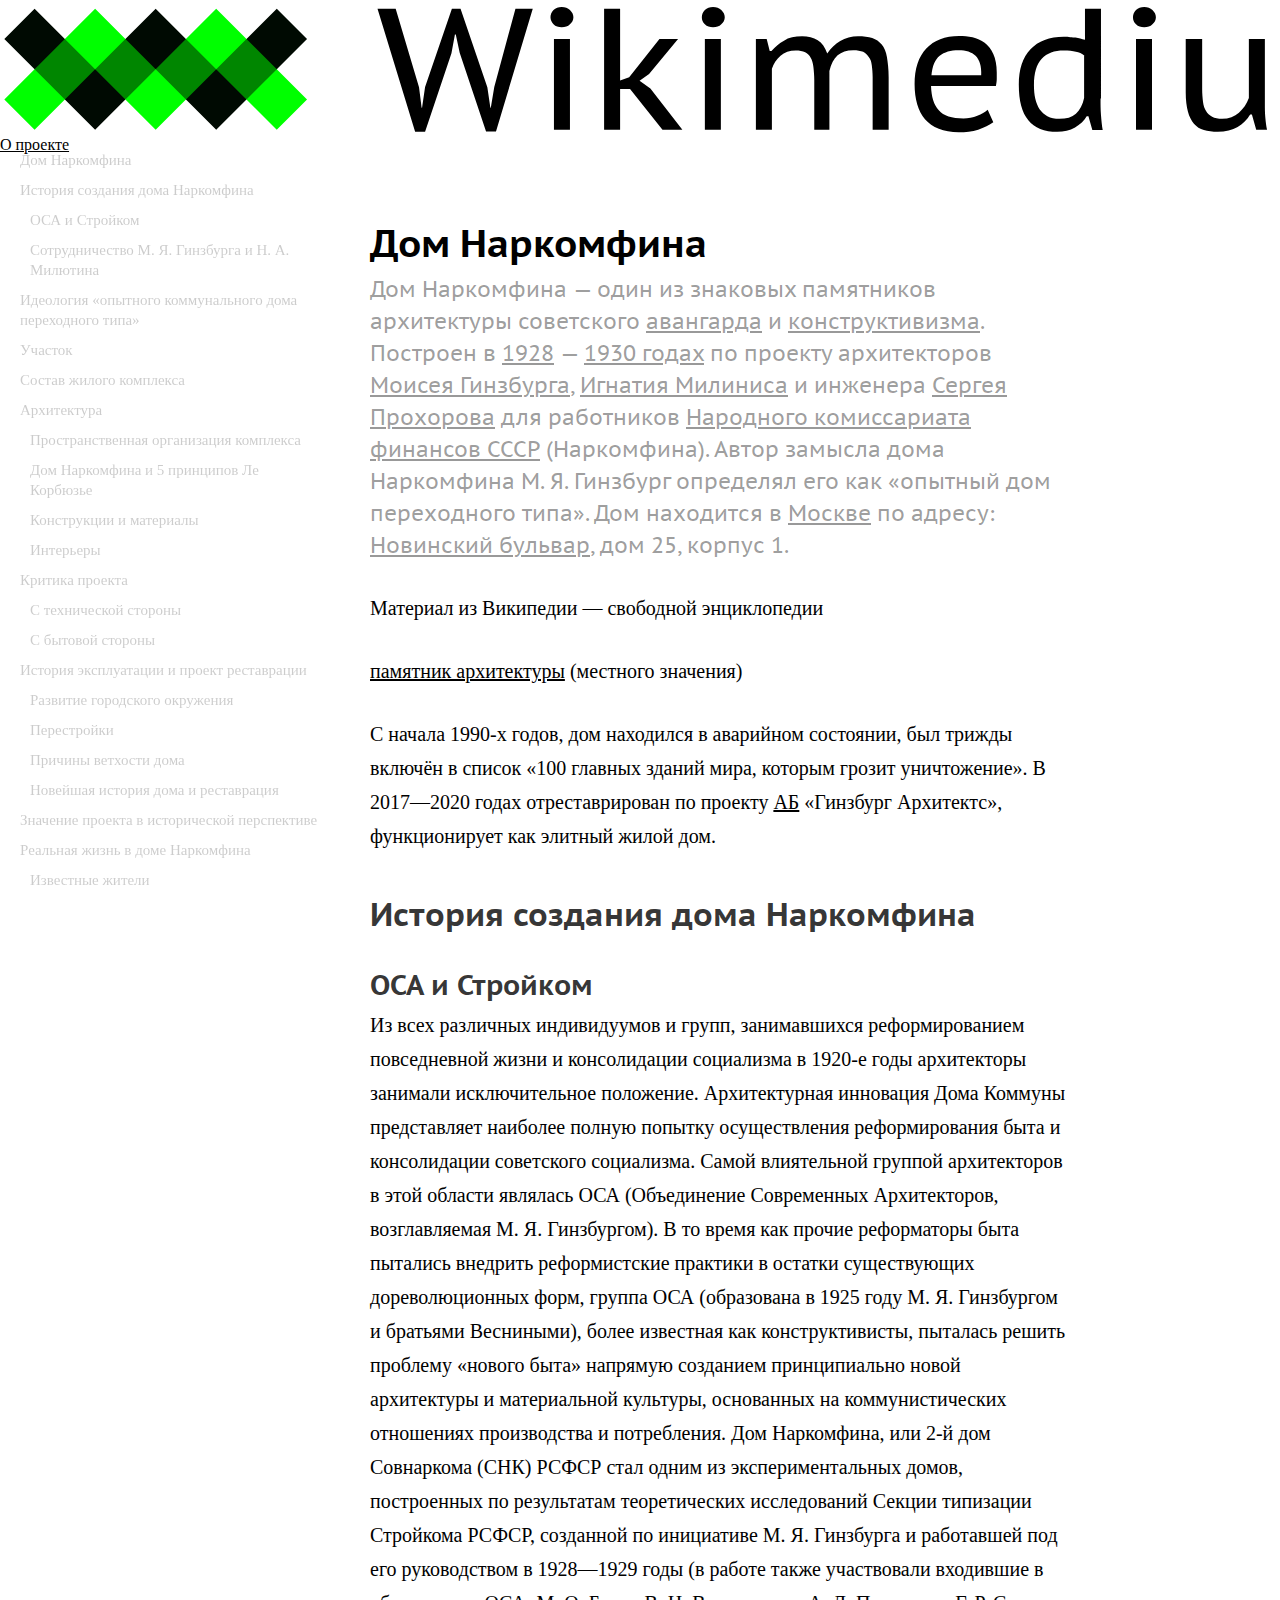
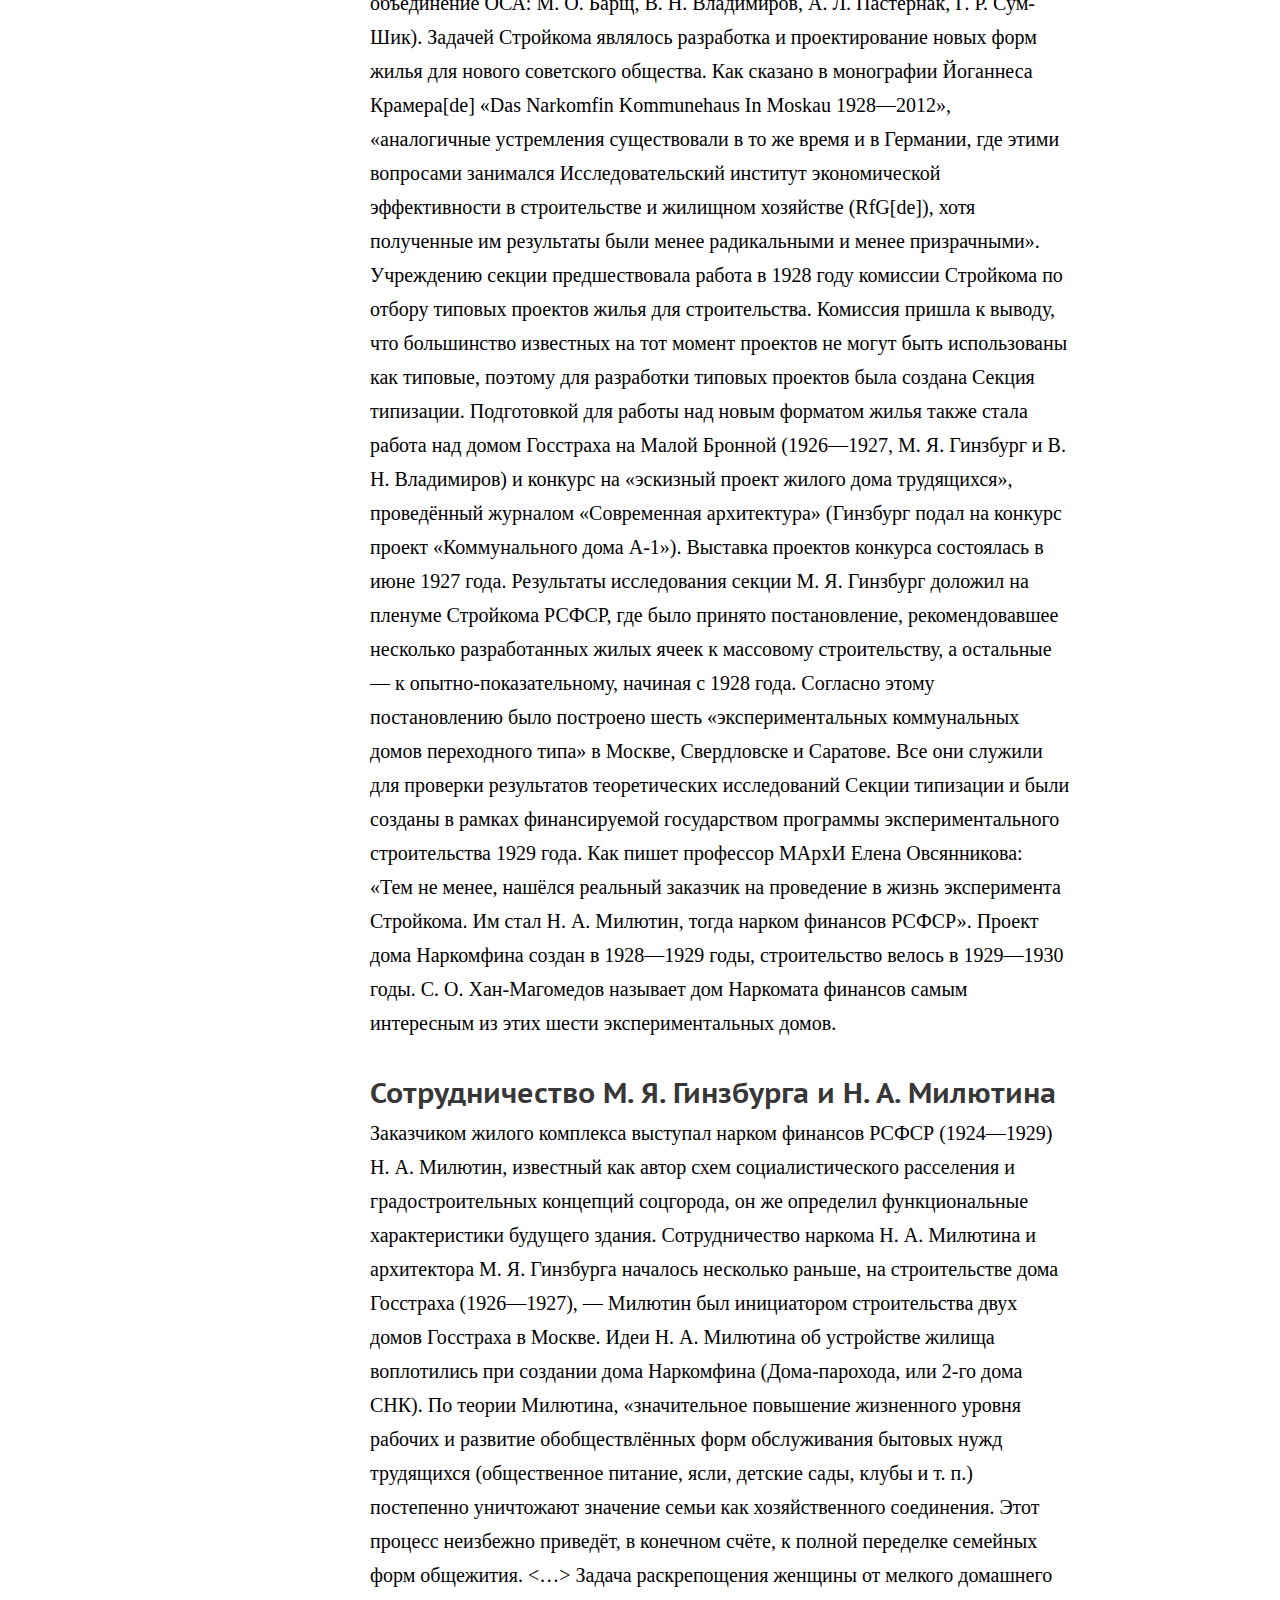
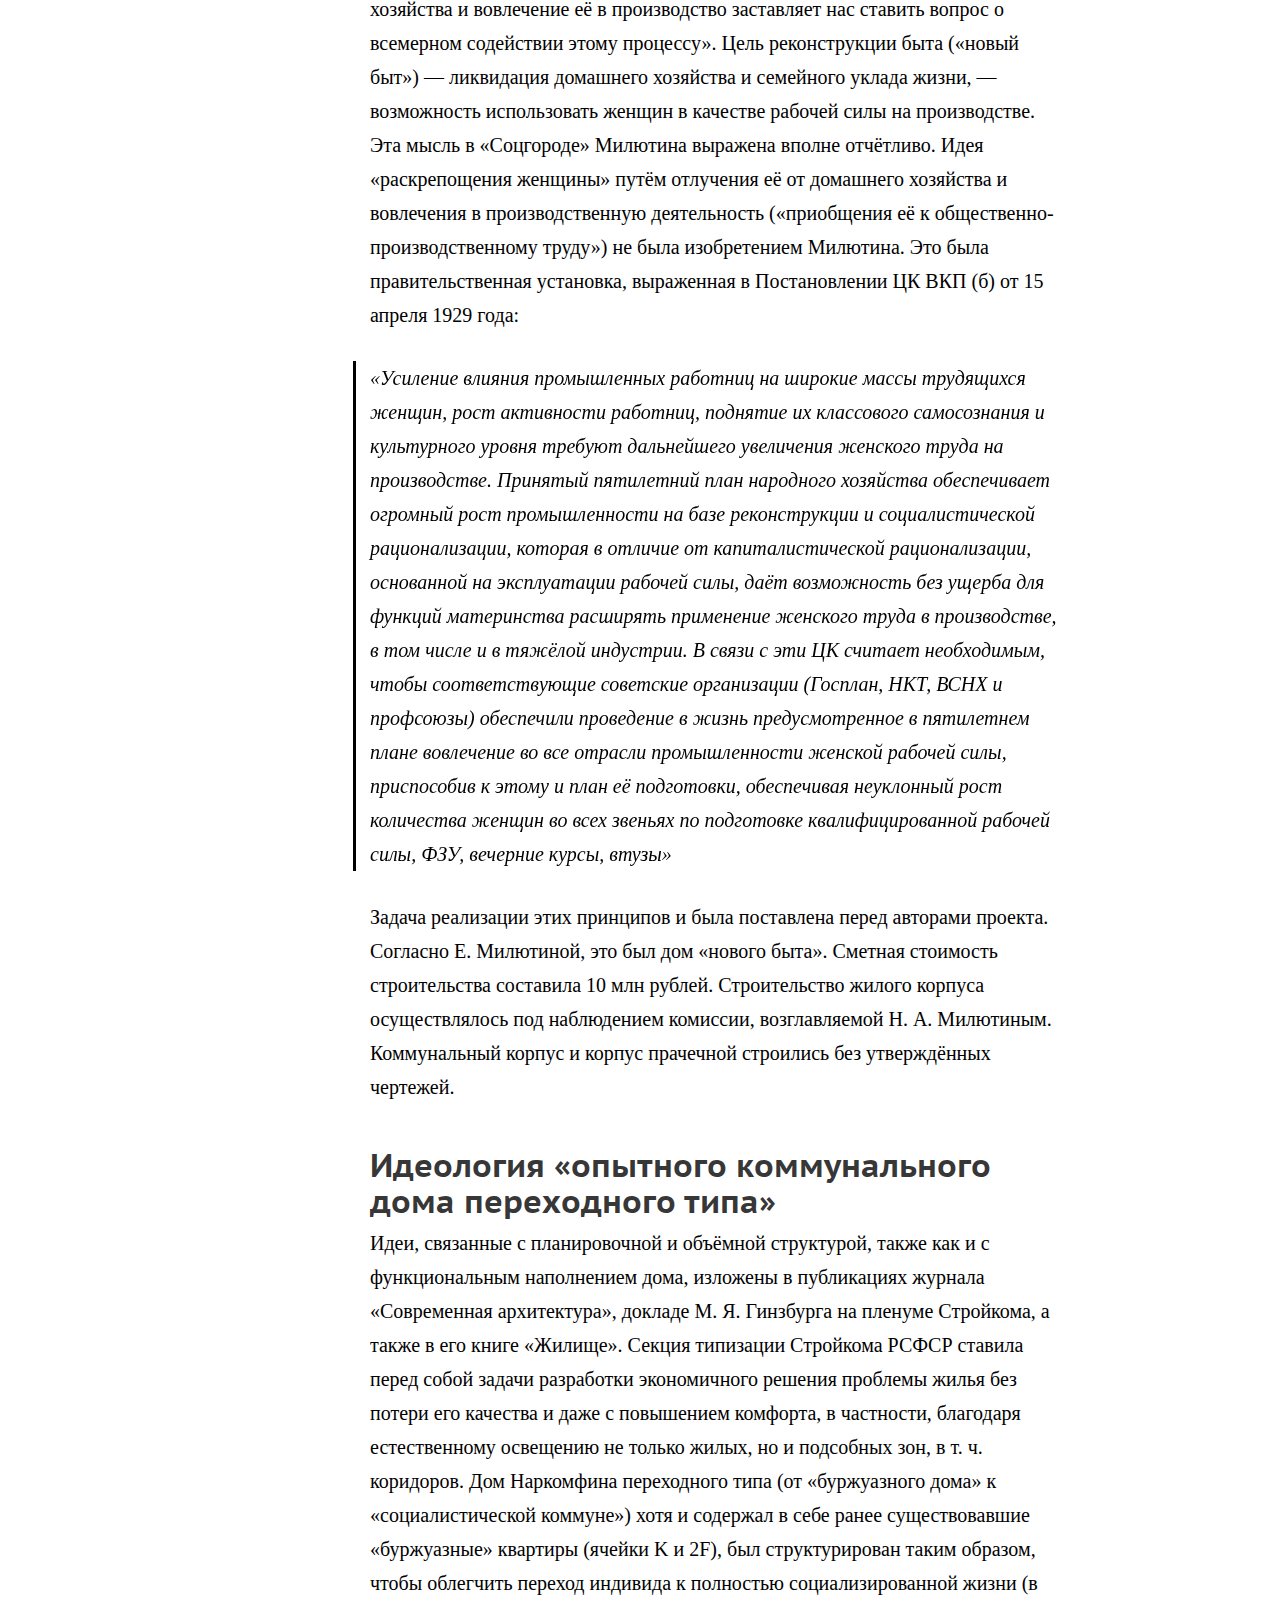
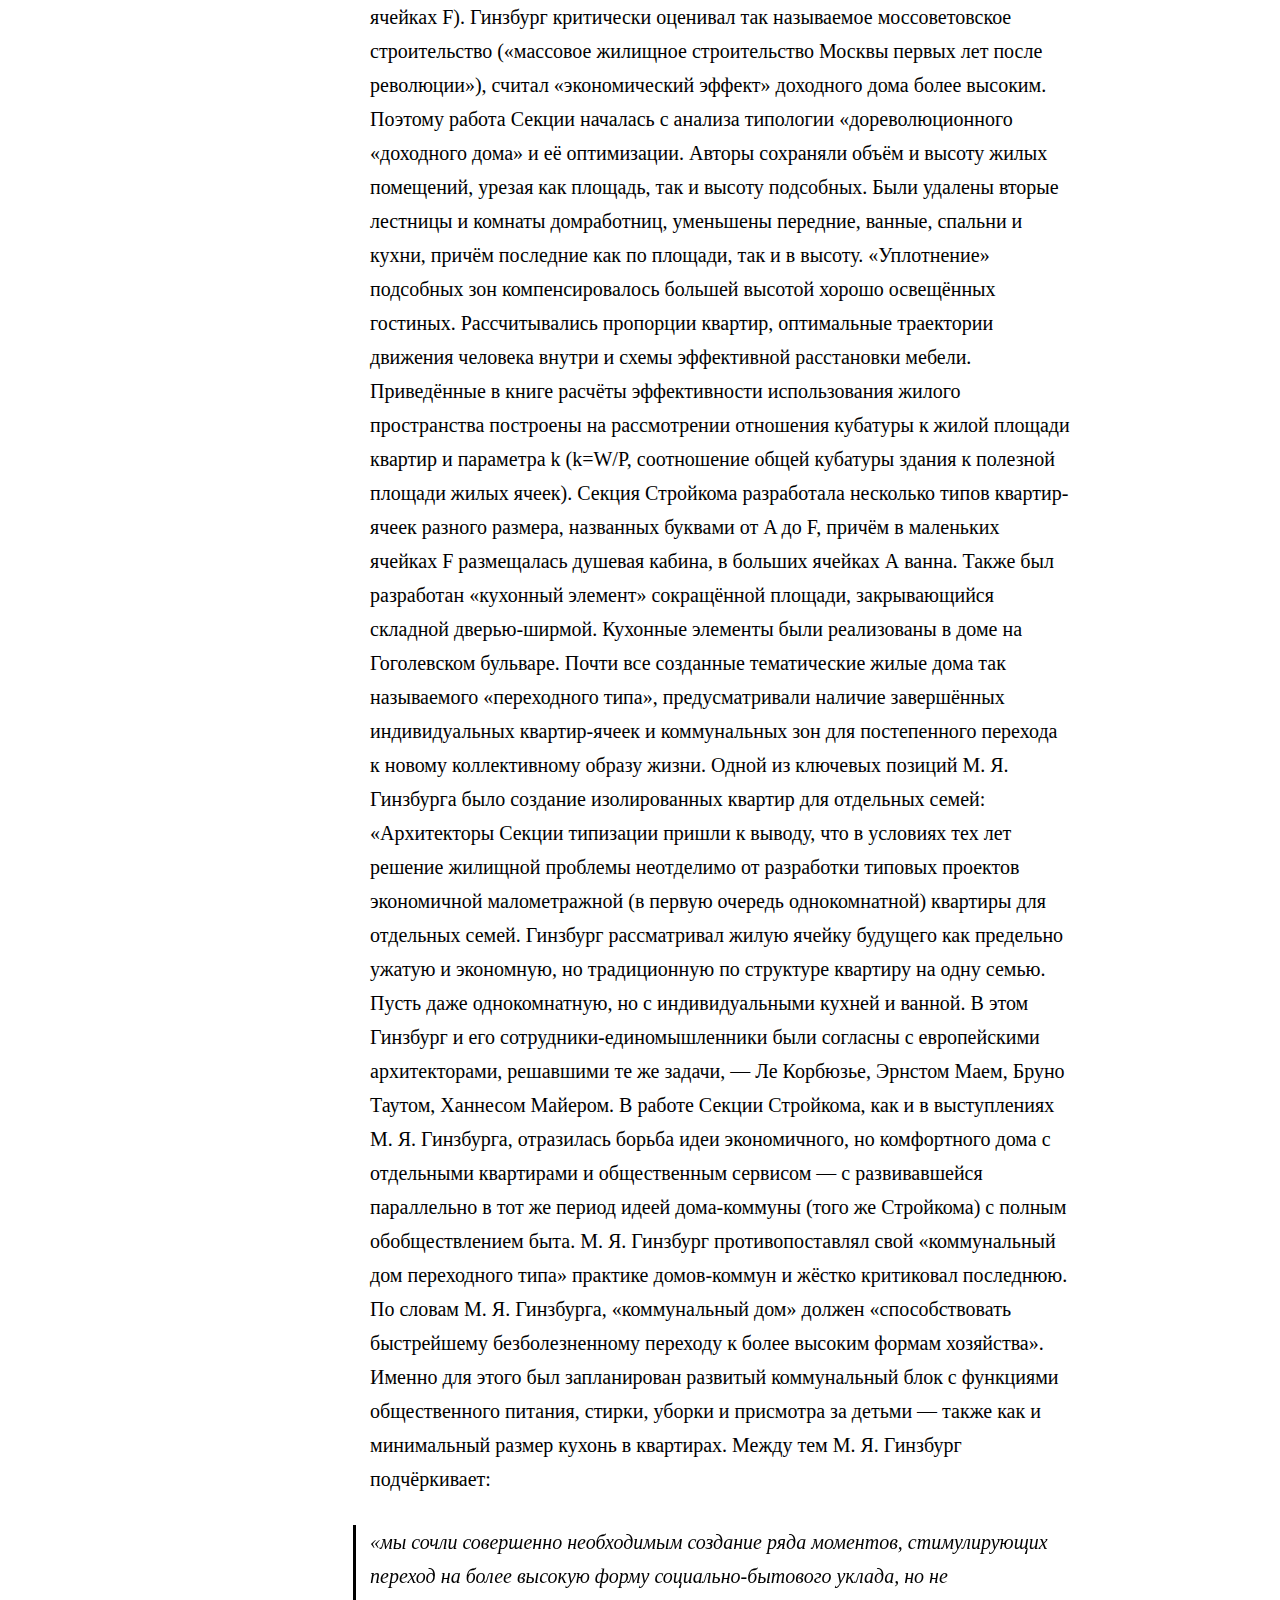
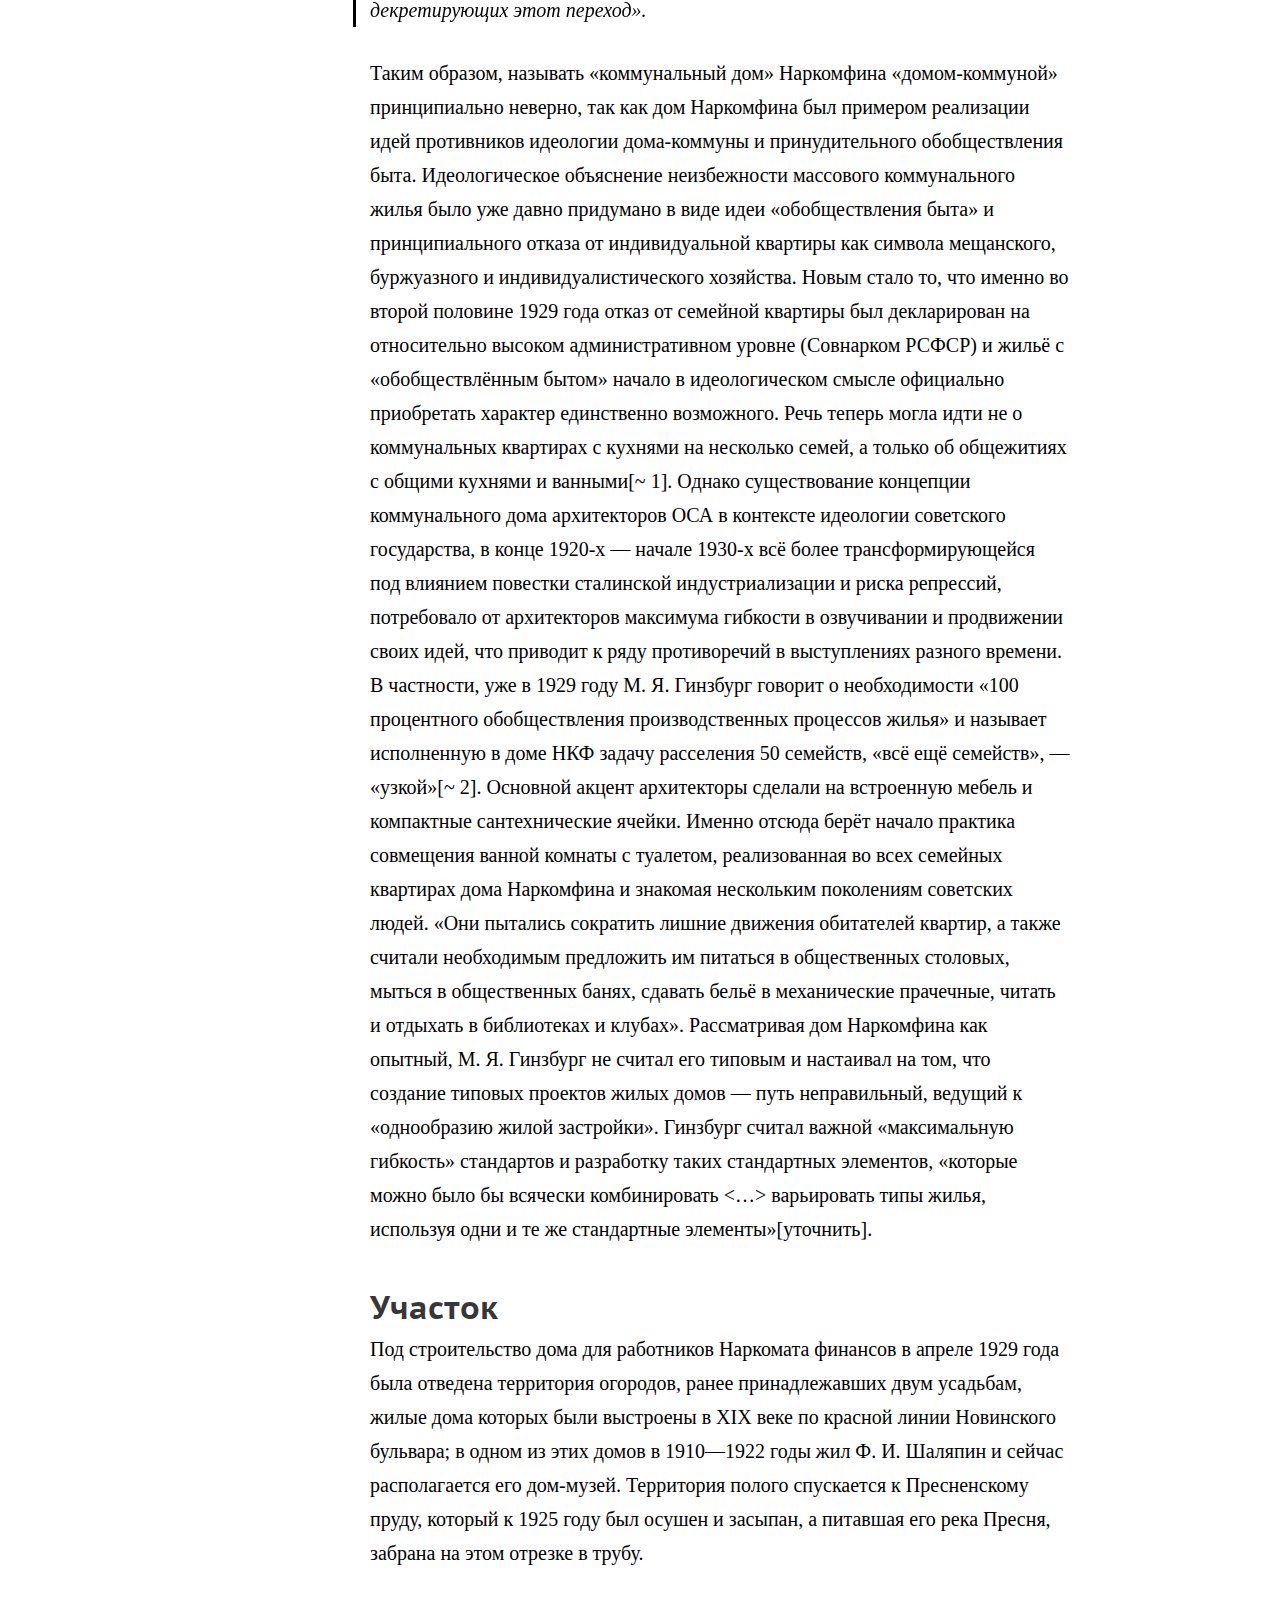
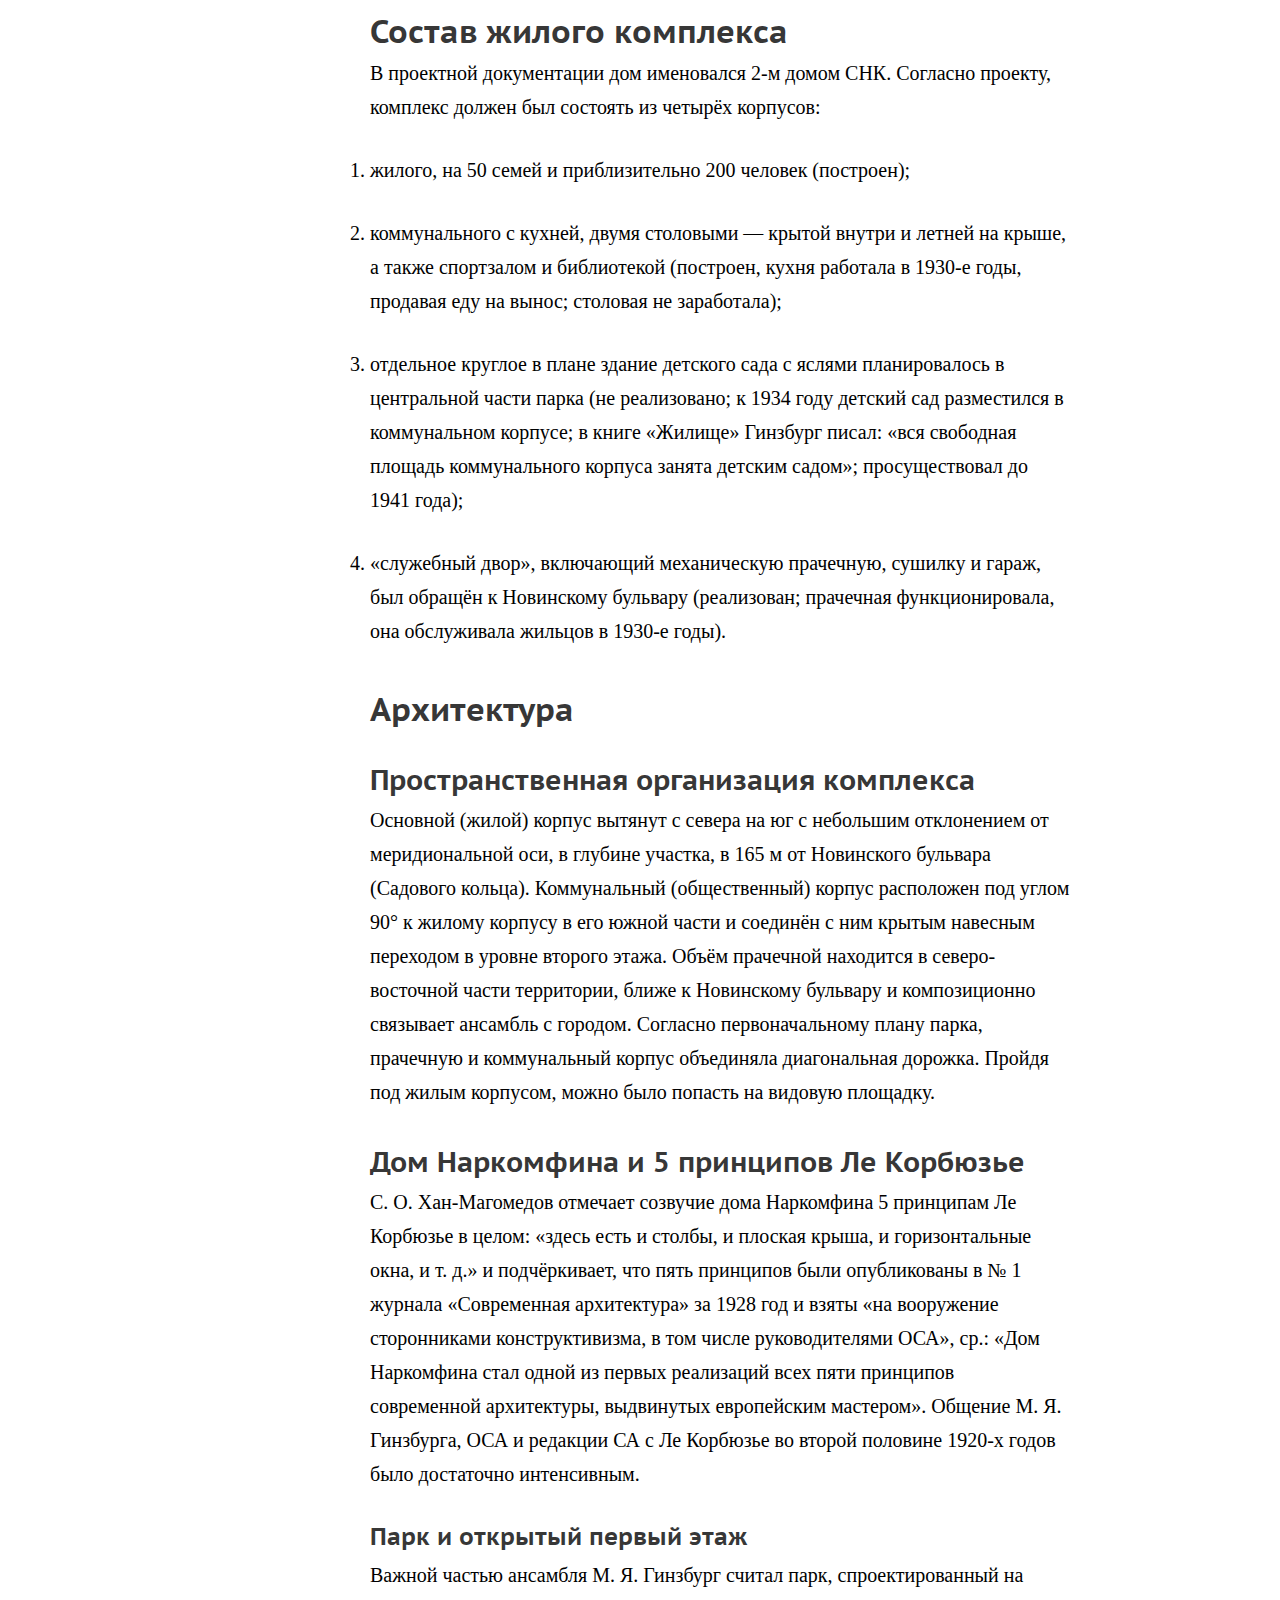
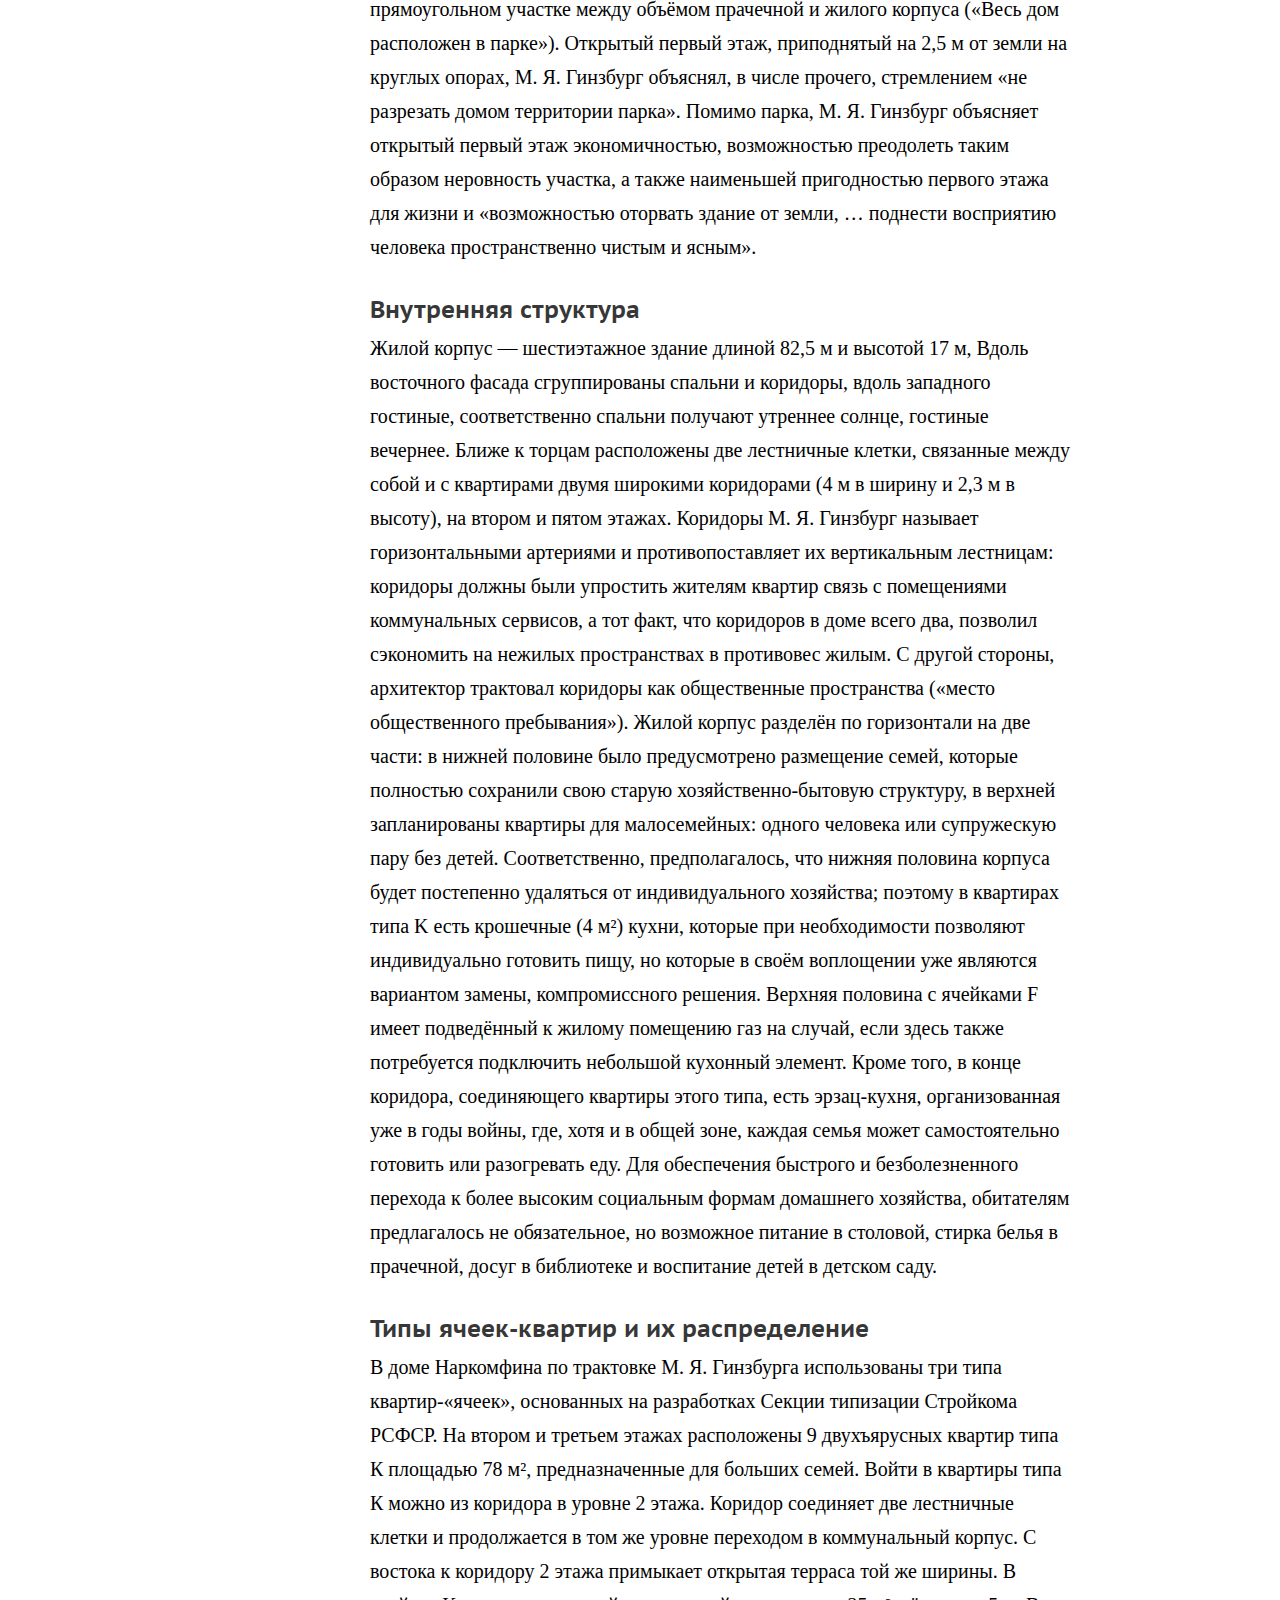
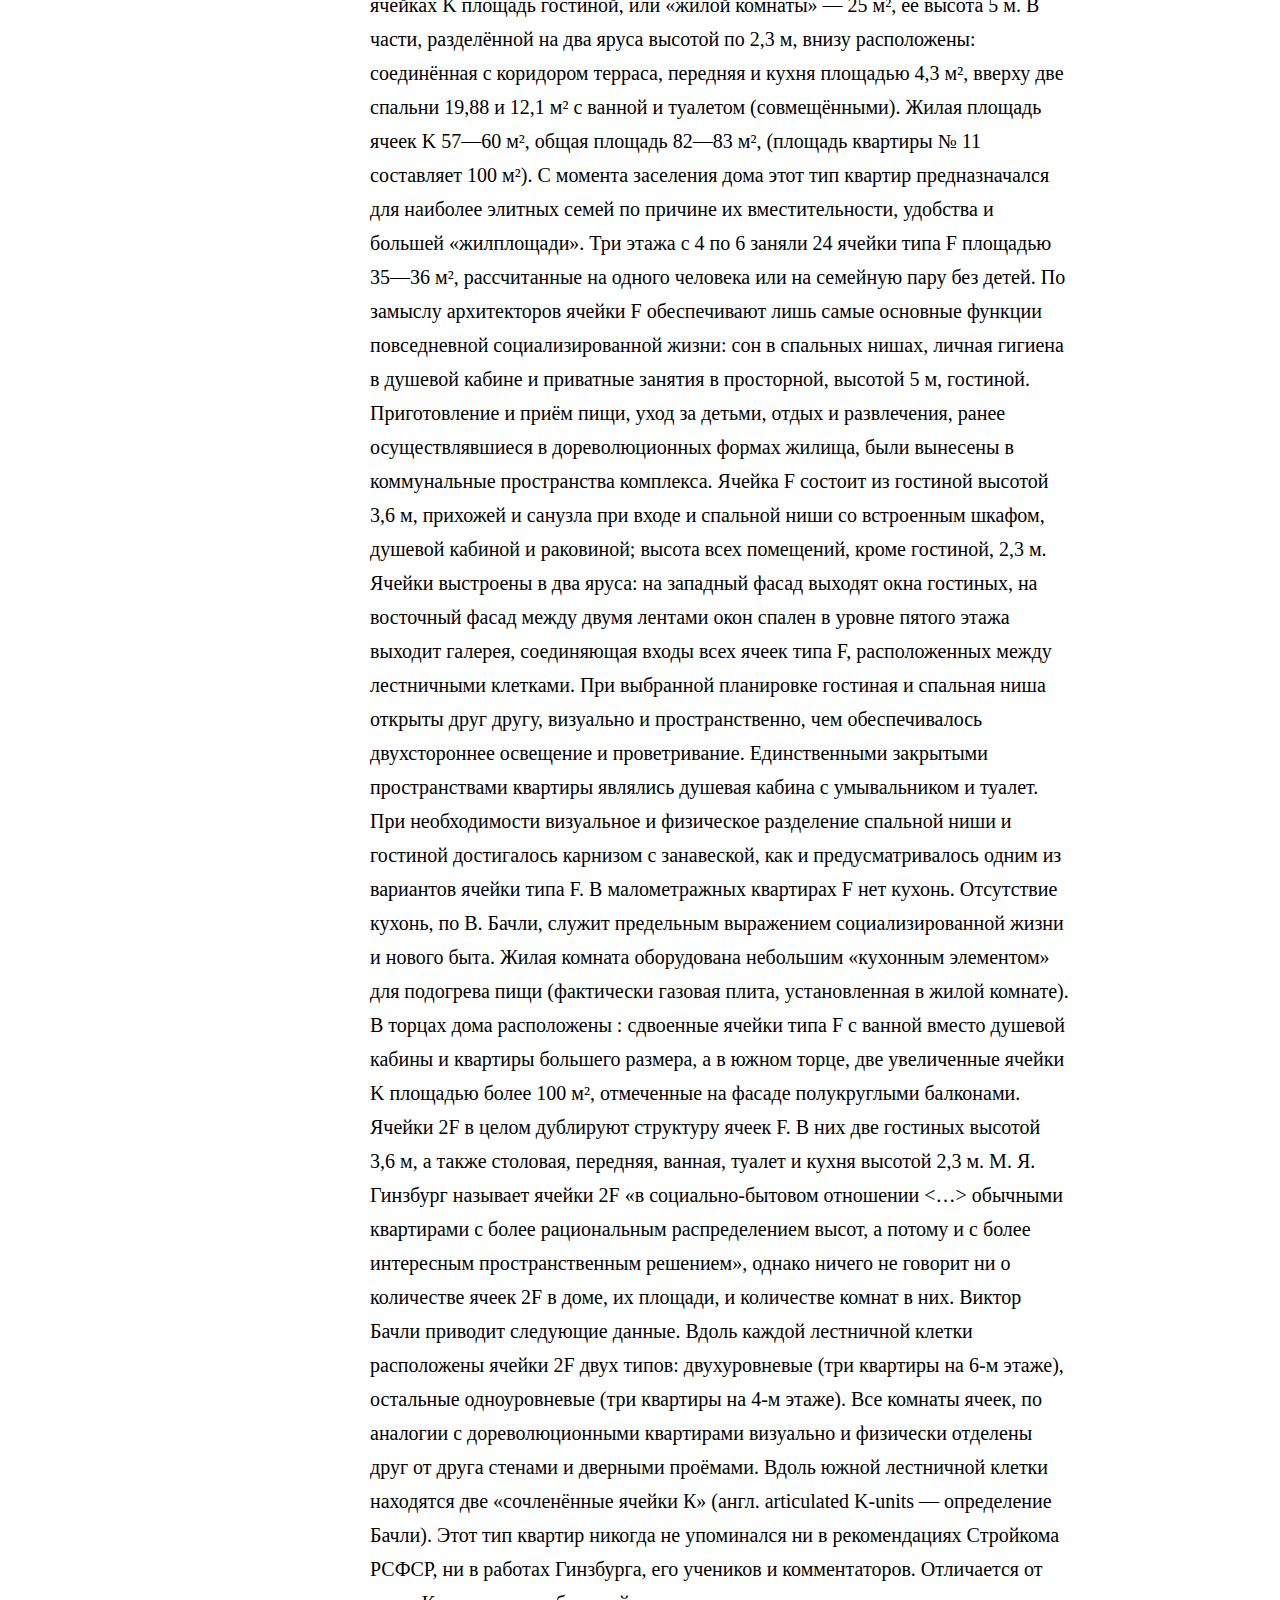
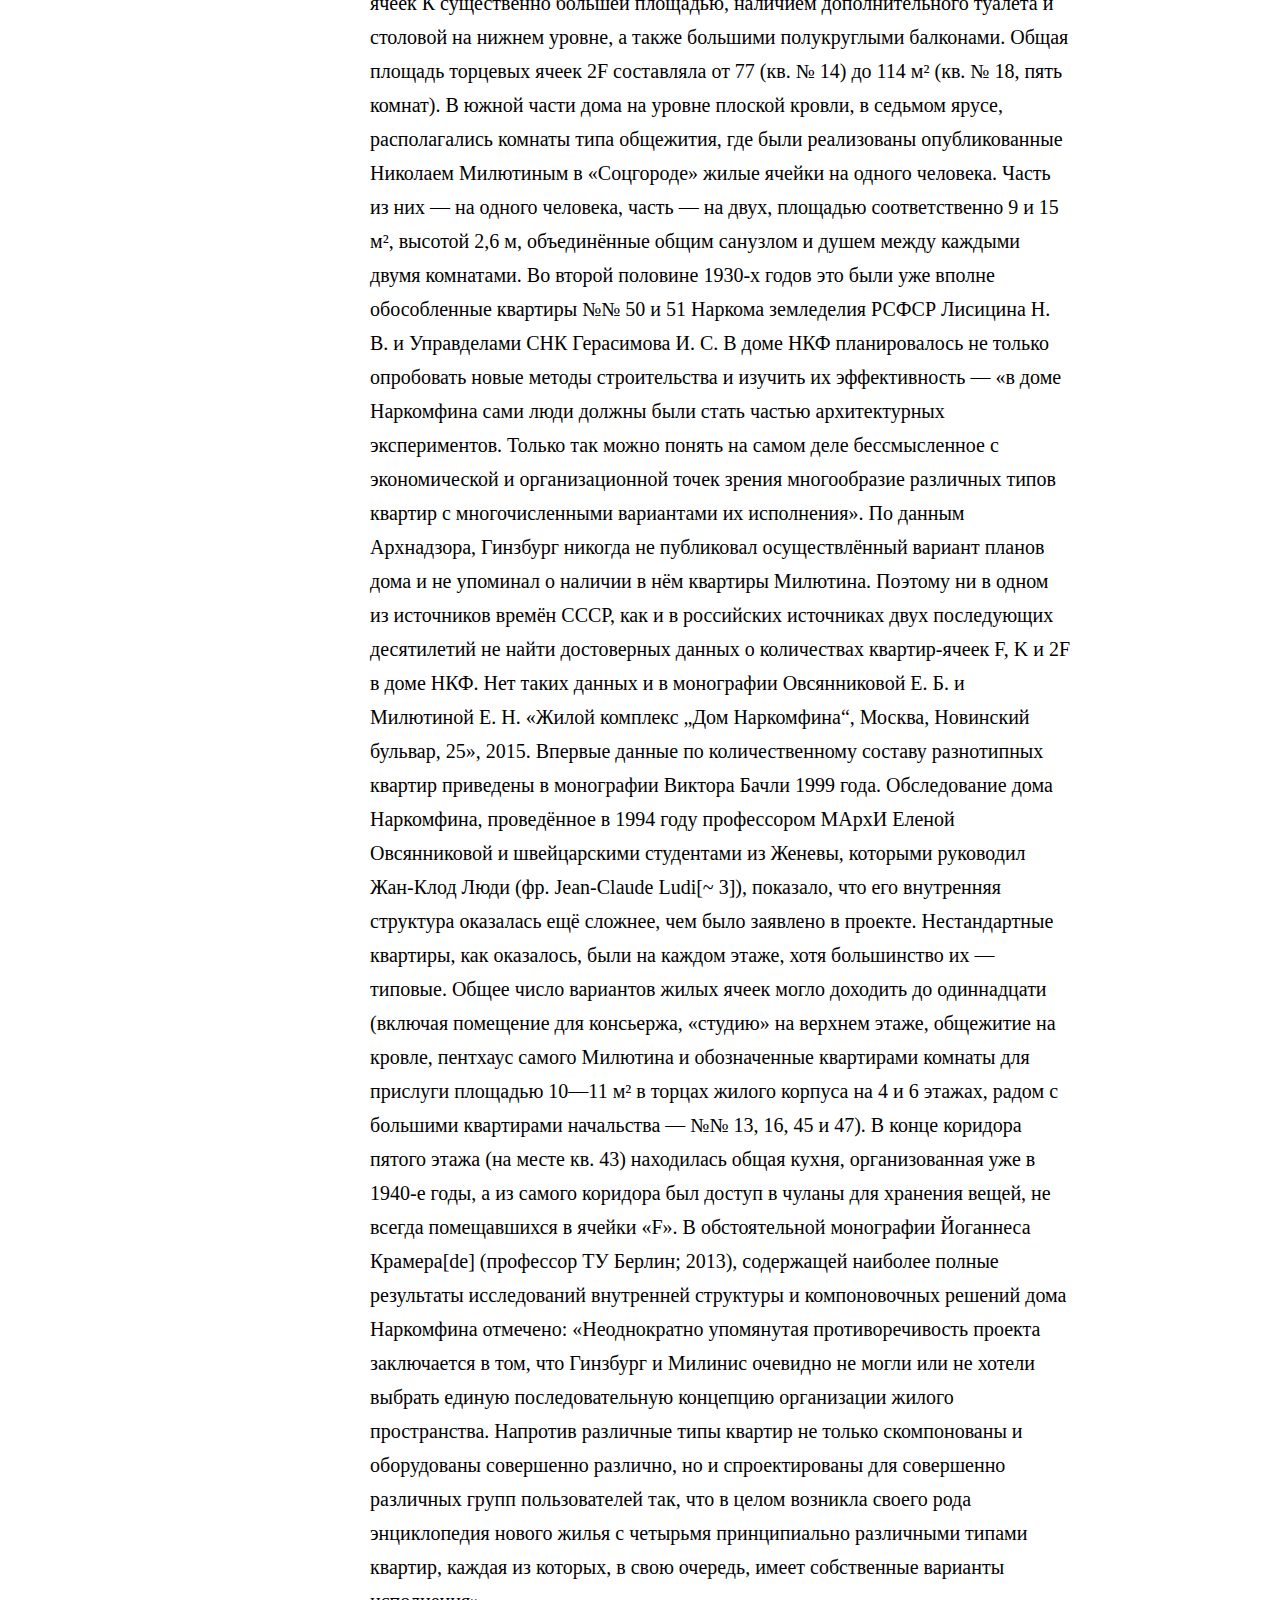
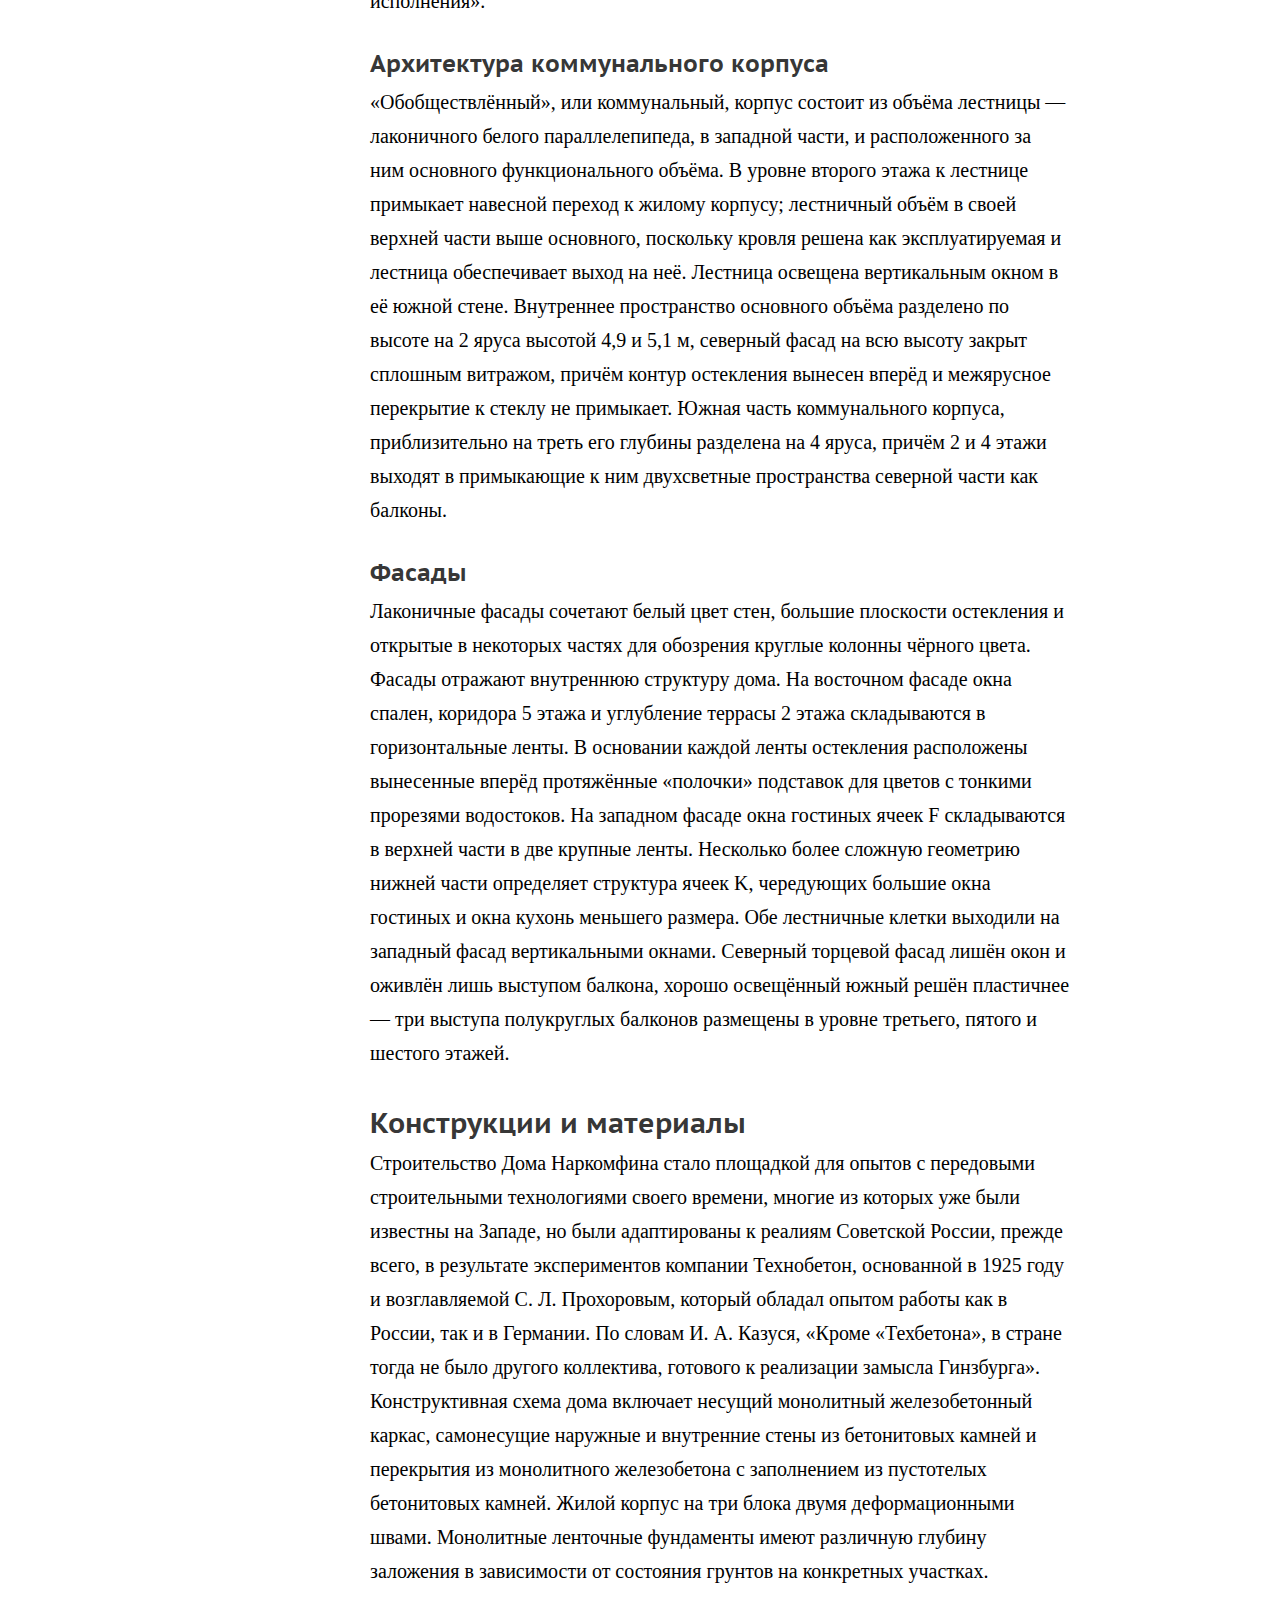
==== index.html @ 48f7ce9f "-" ====
<!DOCTYPE html>
<html lang="en" dir="ltr">
  <head>
    <meta charset="utf-8">
    <title>Дом Наркомфина - Википедия</title>
    <link rel="stylesheet" href="stylesheets/style.css">
    <link rel="icon" type="image/x-icon" href="images/favicon.ico" />
    <link rel="icon" type="image/png" href="images/favicon.png" />
    <script src="javascripts/jquery-3.6.1.js" charset="utf-8"></script>
    <script>
          $(function() {
      	$('.sidebar a').each(function() {
      		$(this).on('click', function(e) {
      			e.preventDefault();
      			var scrollTo = $(this).attr('href');
      			var whitespace = scrollTo == '#s1' ? 140 : 30;
      			$('html,body').animate({
      				scrollTop: $(scrollTo).offset().top - whitespace
      			}, 1000);
      		});
      	});
      });
    </script>
  </head>
  <body>
    <!-- shapka -->
    <div class="menubar">
    <!-- a{text}*2 i nazhat tab  -->
      <a href="index.html"><img src="images/logo.svg" alt=""></a>
      <a href="about.html">О проекте</a>
    </div>
    </div>
    <!-- menu -->
    <nav class="sidebar">
      <!-- <h2>Содержание </h2> -->
        <ol>
          <li><a href="#s1">Дом Наркомфина</a></li>
          <li><a href="#1">История создания дома Наркомфина</a></li>
            <ol>
              <li><a href="#1_1">ОСА и Стройком</a></li>
              <li><a href="#1_2">Сотрудничество М. Я. Гинзбурга и Н. А. Милютина</a></li>
            </ol>
          <li><a href="#2">Идеология «опытного коммунального дома переходного типа»</a></li>
          <li><a href="#3">Участок</a></li>
          <li><a href="#4">Состав жилого комплекса</a></li>
          <li><a href="#5">Архитектура</a></li>
            <ol>
            <li><a href="#5_1">Пространственная организация комплекса</a></li>
            <li><a href="#5_2">Дом Наркомфина и 5 принципов Ле Корбюзье</a></li>
              <!-- <ol>
              <li><a href="#5_2_1">Архитектура</a>Парк и открытый первый этаж</li>
              <li><a href="#5_2_2">Архитектура</a>Внутренняя структура</li>
              <li><a href="#5_2_3">Типы ячеек-квартир и их распределение</a></li>
              <li><a href="#5_2_4">Архитектура коммунального корпуса</a></li>
              <li><a href="#5_2_5">Фасады</a></li>
              </ol> -->
            <li><a href="#5_3">Конструкции и материалы</a></li>
              <!-- <ol>
                <li><a href="#5_3_1">Железобетонный каркас</a></li>
                <li><a href="#5_3_2">Блоки Прохорова</a></li>
                <li><a href="#5_3_3">Инженерные коммуникации</a></li>
                <li><a href="#5_3_4">Внешние стены</a></li>
                <li><a href="#5_3_5">Другие экспериментальные материалы</a></li>
                <li><a href="#5_3_6">Цветочницы</a></li>
              </ol> -->
            <li><a href="#5_4">Интерьеры</a></li>
              <!-- <ol>
              <li><a href="#5_4_1">Освещение</a></li>
              <li><a href="#5_4_2">Сдвижные окна</a></li>
              <li><a href="#5_4_3">Цвет</a></li>
              </ol> -->
            </ol>
          <li><a href="#6">Критика проекта</a></li>
            <ol>
              <li><a href="#6_1">С технической стороны</a></li>
              <li><a href="#6_2">С бытовой стороны</a></li>
            </ol>
          <li><a href="#7">История эксплуатации и проект реставрации</a></li>
            <ol>
              <li><a href="#7_1">Развитие городского окружения</a></li>
              <li><a href="#7_2">Перестройки</a></li>
              <li><a href="#7_3">Причины ветхости дома</a></li>
              <li><a href="#7_4">Новейшая история дома и реставрация</a></li>
            </ol>
          <li><a href="#8">Значение проекта в исторической перспективе</a></li>
          <li><a href="#9">Реальная жизнь в доме Наркомфина</a></li>
            <ol>
              <li><a href="#9_1">Известные жители</a></li>
            <!-- </ol>
          <li><a href="#10">См. также</a></li>
          <li><a href="#11">Примечания</a></li>
            <ol>
              <li><a href="#11_1">Сноски</a></li>
              <li><a href="#11_2">Источники</a></li>
            </ol>
          <li><a href="#12">Литература</a></li>
          <li><a href="#13">Ссылки</a></li> -->
        </ol>
    </nav>
    <!-- content -->
    <article>
      <h1 id="s1">Дом Наркомфина</h1>
      <p>
        <strong>Дом Наркомфина</strong> — один из знаковых памятников архитектуры советского <a href="https://ru.wikipedia.org/wiki/Авангард_(искусство)">авангарда</a> и <a href="https://ru.wikipedia.org/wiki/Конструктивизм_(искусство)">конструктивизма</a>. Построен в <a href="https://ru.wikipedia.org/wiki/1928_год">1928</a> — <a href="https://ru.wikipedia.org/wiki/1930_год">1930 годах</a> по проекту архитекторов <a href="https://ru.wikipedia.org/wiki/Гинзбург,_Моисей_Яковлевич">Моисея Гинзбурга</a>, <a href="https://ru.wikipedia.org/wiki/Милинис,_Игнатий_Францевич">Игнатия Милиниса</a> и инженера <a href="https://ru.wikipedia.org/wiki/Сергей_Львович_Прохоров">Сергея Прохорова</a> для работников <a href="https://ru.wikipedia.org/wiki/Народный_комиссариат_финансов_СССР">Народного комиссариата финансов СССР</a> (Наркомфина). Автор замысла дома Наркомфина М. Я. Гинзбург определял его как «опытный дом переходного типа». Дом находится в <a href="https://ru.wikipedia.org/wiki/Москва">Москве</a> по адресу: <a href="https://ru.wikipedia.org/wiki/Новинский_бульвар">Новинский бульвар</a>, дом 25, корпус 1.
      </p>
      <p>
        Материал из Википедии — свободной энциклопедии
      </p>
      <p>
        <a href="https://ru.wikipedia.org/wiki/Памятник_архитектуры"target="_blank">памятник архитектуры</a> (местного значения)
      </p>
      <p>
        С начала 1990-х годов, дом находился в аварийном состоянии, был трижды включён в список «100 главных зданий мира, которым грозит уничтожение». В 2017—2020 годах отреставрирован по проекту <a href="https://ru.wikipedia.org/wiki/Архитектурное_бюро">АБ</a> «Гинзбург Архитектс», функционирует как элитный жилой дом.
      </p>
      <h2 id="1">История создания дома Наркомфина</h2>
      <h3 id="1_1">ОСА и Стройком</h3>
        <p>Из всех различных индивидуумов и групп, занимавшихся реформированием повседневной жизни и консолидации социализма в 1920-е годы архитекторы занимали исключительное положение. Архитектурная инновация Дома Коммуны представляет наиболее полную попытку осуществления реформирования быта и консолидации советского социализма. Самой влиятельной группой архитекторов в этой области являлась ОСА (Объединение Современных Архитекторов, возглавляемая М. Я. Гинзбургом). В то время как прочие реформаторы быта пытались внедрить реформистские практики в остатки существующих дореволюционных форм, группа ОСА (образована в 1925 году М. Я. Гинзбургом и братьями Весниными), более известная как конструктивисты, пыталась решить проблему «нового быта» напрямую созданием принципиально новой архитектуры и материальной культуры, основанных на коммунистических отношениях производства и потребления.

          Дом Наркомфина, или 2-й дом Совнаркома (СНК) РСФСР стал одним из экспериментальных домов, построенных по результатам теоретических исследований Секции типизации Стройкома РСФСР, созданной по инициативе М. Я. Гинзбурга и работавшей под его руководством в 1928—1929 годы (в работе также участвовали входившие в объединение ОСА: М. О. Барщ, В. Н. Владимиров, А. Л. Пастернак, Г. Р. Сум-Шик). Задачей Стройкома являлось разработка и проектирование новых форм жилья для нового советского общества. Как сказано в монографии Йоганнеса Крамера[de] «Das Narkomfin Kommunehaus In Moskau 1928—2012», <em>«аналогичные устремления существовали в то же время и в Германии, где этими вопросами занимался Исследовательский институт экономической эффективности в строительстве и жилищном хозяйстве (RfG[de]), хотя полученные им результаты были менее радикальными и менее призрачными»</em>.

          Учреждению секции предшествовала работа в 1928 году комиссии Стройкома по отбору типовых проектов жилья для строительства. Комиссия пришла к выводу, что большинство известных на тот момент проектов не могут быть использованы как типовые, поэтому для разработки типовых проектов была создана Секция типизации. Подготовкой для работы над новым форматом жилья также стала работа над домом Госстраха на Малой Бронной (1926—1927, М. Я. Гинзбург и В. Н. Владимиров) и конкурс на «эскизный проект жилого дома трудящихся», проведённый журналом «Современная архитектура» (Гинзбург подал на конкурс проект «Коммунального дома А-1»). Выставка проектов конкурса состоялась в июне 1927 года.

          Результаты исследования секции М. Я. Гинзбург доложил на пленуме Стройкома РСФСР, где было принято постановление, рекомендовавшее несколько разработанных жилых ячеек к массовому строительству, а остальные — к опытно-показательному, начиная с 1928 года. Согласно этому постановлению было построено шесть «экспериментальных коммунальных домов переходного типа» в Москве, Свердловске и Саратове. Все они служили для проверки результатов теоретических исследований Секции типизации и были созданы в рамках финансируемой государством программы экспериментального строительства 1929 года. Как пишет профессор МАрхИ Елена Овсянникова: «Тем не менее, нашёлся реальный заказчик на проведение в жизнь эксперимента Стройкома. Им стал Н. А. Милютин, тогда нарком финансов РСФСР». Проект дома Наркомфина создан в 1928—1929 годы, строительство велось в 1929—1930 годы.

          С. О. Хан-Магомедов называет дом Наркомата финансов самым интересным из этих шести экспериментальных домов.</p>
          <h3 id="1_2">Сотрудничество М. Я. Гинзбурга и Н. А. Милютина</h3>
          <p>Заказчиком жилого комплекса выступал нарком финансов РСФСР (1924—1929) Н. А. Милютин, известный как автор схем социалистического расселения и градостроительных концепций соцгорода, он же определил функциональные характеристики будущего здания. Сотрудничество наркома Н. А. Милютина и архитектора М. Я. Гинзбурга началось несколько раньше, на строительстве дома Госстраха (1926—1927), — Милютин был инициатором строительства двух домов Госстраха в Москве. Идеи Н. А. Милютина об устройстве жилища воплотились при создании дома Наркомфина (Дома-парохода, или 2-го дома СНК).

            По теории Милютина, <em>«значительное повышение жизненного уровня рабочих и развитие обобществлённых форм обслуживания бытовых нужд трудящихся (общественное питание, ясли, детские сады, клубы и т. п.) постепенно уничтожают значение семьи как хозяйственного соединения. Этот процесс неизбежно приведёт, в конечном счёте, к полной переделке семейных форм общежития. <…> Задача раскрепощения женщины от мелкого домашнего хозяйства и вовлечение её в производство заставляет нас ставить вопрос о всемерном содействии этому процессу»</em>.

      Цель реконструкции быта (<em>«новый быт»</em>) — ликвидация домашнего хозяйства и семейного уклада жизни, — возможность использовать женщин в качестве рабочей силы на производстве. Эта мысль в «Соцгороде» Милютина выражена вполне отчётливо. Идея «раскрепощения женщины» путём отлучения её от домашнего хозяйства и вовлечения в производственную деятельность («приобщения её к общественно-производственному труду») не была изобретением Милютина. Это была правительственная установка, выраженная в Постановлении ЦК ВКП (б) от 15 апреля 1929 года:</p>
      <blockquote cite="http://">
        «Усиление влияния промышленных работниц на широкие массы трудящихся женщин, рост активности работниц, поднятие их классового самосознания и культурного уровня требуют дальнейшего увеличения женского труда на производстве. Принятый пятилетний план народного хозяйства обеспечивает огромный рост промышленности на базе реконструкции и социалистической рационализации, которая в отличие от капиталистической рационализации, основанной на эксплуатации рабочей силы, даёт возможность без ущерба для функций материнства расширять применение женского труда в производстве, в том числе и в тяжёлой индустрии. В связи с эти ЦК считает необходимым, чтобы соответствующие советские организации (Госплан, НКТ, ВСНХ и профсоюзы) обеспечили проведение в жизнь предусмотренное в пятилетнем плане вовлечение во все отрасли промышленности женской рабочей силы, приспособив к этому и план её подготовки, обеспечивая неуклонный рост количества женщин во всех звеньях по подготовке квалифицированной рабочей силы, ФЗУ, вечерние курсы, втузы»
      </blockquote>
      <p>Задача реализации этих принципов и была поставлена перед авторами проекта. Согласно Е. Милютиной, это был дом «нового быта».

      Сметная стоимость строительства составила 10 млн рублей. Строительство жилого корпуса осуществлялось под наблюдением комиссии, возглавляемой Н. А. Милютиным. Коммунальный корпус и корпус прачечной строились без утверждённых чертежей.</p>
      <h2 id="2">Идеология «опытного коммунального дома переходного типа»</h2>
      <p>Идеи, связанные с планировочной и объёмной структурой, также как и с функциональным наполнением дома, изложены в публикациях журнала «Современная архитектура», докладе М. Я. Гинзбурга на пленуме Стройкома, а также в его книге «Жилище».

      Секция типизации Стройкома РСФСР ставила перед собой задачи разработки экономичного решения проблемы жилья без потери его качества и даже с повышением комфорта, в частности, благодаря естественному освещению не только жилых, но и подсобных зон, в т. ч. коридоров.

      Дом Наркомфина переходного типа (от «буржуазного дома» к «социалистической коммуне») хотя и содержал в себе ранее существовавшие «буржуазные» квартиры (ячейки K и 2F), был структурирован таким образом, чтобы облегчить переход индивида к полностью социализированной жизни (в ячейках F).

      Гинзбург критически оценивал так называемое моссоветовское строительство («массовое жилищное строительство Москвы первых лет после революции»), считал «экономический эффект» доходного дома более высоким. Поэтому работа Секции началась с анализа типологии «дореволюционного «доходного дома» и её оптимизации. Авторы сохраняли объём и высоту жилых помещений, урезая как площадь, так и высоту подсобных. Были удалены вторые лестницы и комнаты домработниц, уменьшены передние, ванные, спальни и кухни, причём последние как по площади, так и в высоту. «Уплотнение» подсобных зон компенсировалось большей высотой хорошо освещённых гостиных. Рассчитывались пропорции квартир, оптимальные траектории движения человека внутри и схемы эффективной расстановки мебели. Приведённые в книге расчёты эффективности использования жилого пространства построены на рассмотрении отношения кубатуры к жилой площади квартир и параметра k (k=W/P, соотношение общей кубатуры здания к полезной площади жилых ячеек).

      Секция Стройкома разработала несколько типов квартир-ячеек разного размера, названных буквами от A до F, причём в маленьких ячейках F размещалась душевая кабина, в больших ячейках А ванна. Также был разработан «кухонный элемент» сокращённой площади, закрывающийся складной дверью-ширмой. Кухонные элементы были реализованы в доме на Гоголевском бульваре. Почти все созданные тематические жилые дома так называемого «переходного типа», предусматривали наличие завершённых индивидуальных квартир-ячеек и коммунальных зон для постепенного перехода к новому коллективному образу жизни.

      Одной из ключевых позиций М. Я. Гинзбурга было создание изолированных квартир для отдельных семей: «Архитекторы Секции типизации пришли к выводу, что в условиях тех лет решение жилищной проблемы неотделимо от разработки типовых проектов экономичной малометражной (в первую очередь однокомнатной) квартиры для отдельных семей. Гинзбург рассматривал жилую ячейку будущего как предельно ужатую и экономную, но традиционную по структуре квартиру на одну семью. Пусть даже однокомнатную, но с индивидуальными кухней и ванной. В этом Гинзбург и его сотрудники-единомышленники были согласны с европейскими архитекторами, решавшими те же задачи, — Ле Корбюзье, Эрнстом Маем, Бруно Таутом, Ханнесом Майером.

      В работе Секции Стройкома, как и в выступлениях М. Я. Гинзбурга, отразилась борьба идеи экономичного, но комфортного дома с отдельными квартирами и общественным сервисом — с развивавшейся параллельно в тот же период идеей дома-коммуны (того же Стройкома) с полным обобществлением быта. М. Я. Гинзбург противопоставлял свой «коммунальный дом переходного типа» практике домов-коммун и жёстко критиковал последнюю. По словам М. Я. Гинзбурга, «коммунальный дом» должен <em>«способствовать быстрейшему безболезненному переходу к более высоким формам хозяйства». </em>Именно для этого был запланирован развитый коммунальный блок с функциями общественного питания, стирки, уборки и присмотра за детьми — также как и минимальный размер кухонь в квартирах. Между тем М. Я. Гинзбург подчёркивает:</p>
      <blockquote cite="http://">
        <em>«мы сочли совершенно необходимым создание ряда моментов, стимулирующих переход на более высокую форму социально-бытового уклада, но не декретирующих этот переход»</em>.
      </blockquote>
      <p>Таким образом, называть «коммунальный дом» Наркомфина «домом-коммуной» принципиально неверно, так как дом Наркомфина был примером реализации идей противников идеологии дома-коммуны и принудительного обобществления быта.

      Идеологическое объяснение неизбежности массового коммунального жилья было уже давно придумано в виде идеи «обобществления быта» и принципиального отказа от индивидуальной квартиры как символа мещанского, буржуазного и индивидуалистического хозяйства. Новым стало то, что именно во второй половине 1929 года отказ от семейной квартиры был декларирован на относительно высоком административном уровне (Совнарком РСФСР) и жильё с «обобществлённым бытом» начало в идеологическом смысле официально приобретать характер единственно возможного. Речь теперь могла идти не о коммунальных квартирах с кухнями на несколько семей, а только об общежитиях с общими кухнями и ванными[~ 1].

      Однако существование концепции коммунального дома архитекторов ОСА в контексте идеологии советского государства, в конце 1920-х — начале 1930-х всё более трансформирующейся под влиянием повестки сталинской индустриализации и риска репрессий, потребовало от архитекторов максимума гибкости в озвучивании и продвижении своих идей, что приводит к ряду противоречий в выступлениях разного времени. В частности, уже в 1929 году М. Я. Гинзбург говорит о необходимости «100 процентного обобществления производственных процессов жилья» и называет исполненную в доме НКФ задачу расселения 50 семейств,<em> «всё ещё семейств», — «узкой»</em>[~ 2].

      Основной акцент архитекторы сделали на встроенную мебель и компактные сантехнические ячейки. Именно отсюда берёт начало практика совмещения ванной комнаты с туалетом, реализованная во всех семейных квартирах дома Наркомфина и знакомая нескольким поколениям советских людей. <em>«Они пытались сократить лишние движения обитателей квартир, а также считали необходимым предложить им питаться в общественных столовых, мыться в общественных банях, сдавать бельё в механические прачечные, читать и отдыхать в библиотеках и клубах»</em>.

      Рассматривая дом Наркомфина как опытный, М. Я. Гинзбург не считал его типовым и настаивал на том, что создание типовых проектов жилых домов — путь неправильный, ведущий к «однообразию жилой застройки». Гинзбург считал важной «максимальную гибкость» стандартов и разработку таких стандартных элементов, «которые можно было бы всячески комбинировать <…> варьировать типы жилья, используя одни и те же стандартные элементы»[уточнить].</p>
      <h2 id="3">Участок</h2>
      <p>Под строительство дома для работников Наркомата финансов в апреле 1929 года была отведена территория огородов, ранее принадлежавших двум усадьбам, жилые дома которых были выстроены в XIX веке по красной линии Новинского бульвара; в одном из этих домов в 1910—1922 годы жил Ф. И. Шаляпин и сейчас располагается его дом-музей. Территория полого спускается к Пресненскому пруду, который к 1925 году был осушен и засыпан, а питавшая его река Пресня, забрана на этом отрезке в трубу.</p>
      <h2 id="4">Состав жилого комплекса</h2>
      <p>В проектной документации дом именовался 2-м домом СНК. Согласно проекту, комплекс должен был состоять из четырёх корпусов:</p>
        <ol>
          <li>жилого, на 50 семей и приблизительно 200 человек (построен);</li>
          <li>коммунального с кухней, двумя столовыми — крытой внутри и летней на крыше, а также спортзалом и библиотекой (построен, кухня работала в 1930-е годы, продавая еду на вынос; столовая не заработала);</li>
          <li>отдельное круглое в плане здание детского сада с яслями планировалось в центральной части парка (не реализовано; к 1934 году детский сад разместился в коммунальном корпусе; в книге «Жилище» Гинзбург писал: «вся свободная площадь коммунального корпуса занята детским садом»; просуществовал до 1941 года);</li>
          <li>«служебный двор», включающий механическую прачечную, сушилку и гараж, был обращён к Новинскому бульвару (реализован; прачечная функционировала, она обслуживала жильцов в 1930-е годы).</li>
        </ol>
        <h2 id="5">Архитектура</h2>
        <h3 id="5_1">Пространственная организация комплекса</h3>
        <p>Основной (жилой) корпус вытянут с севера на юг с небольшим отклонением от меридиональной оси, в глубине участка, в 165 м от Новинского бульвара (Садового кольца). Коммунальный (общественный) корпус расположен под углом 90° к жилому корпусу в его южной части и соединён с ним крытым навесным переходом в уровне второго этажа. Объём прачечной находится в северо-восточной части территории, ближе к Новинскому бульвару и композиционно связывает ансамбль с городом. Согласно первоначальному плану парка, прачечную и коммунальный корпус объединяла диагональная дорожка. Пройдя под жилым корпусом, можно было попасть на видовую площадку.</p>
        <h3 id="5_2">Дом Наркомфина и 5 принципов Ле Корбюзье</h3>
      <p>С. О. Хан-Магомедов отмечает созвучие дома Наркомфина 5 принципам Ле Корбюзье в целом: «здесь есть и столбы, и плоская крыша, и горизонтальные окна, и т. д.» и подчёркивает, что пять принципов были опубликованы в № 1 журнала «Современная архитектура» за 1928 год и взяты «на вооружение сторонниками конструктивизма, в том числе руководителями ОСА», ср.: «Дом Наркомфина стал одной из первых реализаций всех пяти принципов современной архитектуры, выдвинутых европейским мастером». Общение М. Я. Гинзбурга, ОСА и редакции СА с Ле Корбюзье во второй половине 1920-х годов было достаточно интенсивным.</p>
      <h4 id="5_2_1">Парк и открытый первый этаж</h4>
      <p>Важной частью ансамбля М. Я. Гинзбург считал парк, спроектированный на прямоугольном участке между объёмом прачечной и жилого корпуса («Весь дом расположен в парке»). Открытый первый этаж, приподнятый на 2,5 м от земли на круглых опорах, М. Я. Гинзбург объяснял, в числе прочего, стремлением «не разрезать домом территории парка».

      Помимо парка, М. Я. Гинзбург объясняет открытый первый этаж экономичностью, возможностью преодолеть таким образом неровность участка, а также наименьшей пригодностью первого этажа для жизни и «возможностью оторвать здание от земли, … поднести восприятию человека пространственно чистым и ясным».</p>
      <h4 id="5_2_2">Внутренняя структура</h4>
      <p>
        Жилой корпус — шестиэтажное здание длиной 82,5 м и высотой 17 м, Вдоль восточного фасада сгруппированы спальни и коридоры, вдоль западного гостиные, соответственно спальни получают утреннее солнце, гостиные вечернее. Ближе к торцам расположены две лестничные клетки, связанные между собой и с квартирами двумя широкими коридорами (4 м в ширину и 2,3 м в высоту), на втором и пятом этажах. Коридоры М. Я. Гинзбург называет горизонтальными артериями и противопоставляет их вертикальным лестницам: коридоры должны были упростить жителям квартир связь с помещениями коммунальных сервисов, а тот факт, что коридоров в доме всего два, позволил сэкономить на нежилых пространствах в противовес жилым. С другой стороны, архитектор трактовал коридоры как общественные пространства («место общественного пребывания»).

        Жилой корпус разделён по горизонтали на две части: в нижней половине было предусмотрено размещение семей, которые полностью сохранили свою старую хозяйственно-бытовую структуру, в верхней запланированы квартиры для малосемейных: одного человека или супружескую пару без детей. Соответственно, предполагалось, что нижняя половина корпуса будет постепенно удаляться от индивидуального хозяйства; поэтому в квартирах типа K есть крошечные (4 м²) кухни, которые при необходимости позволяют индивидуально готовить пищу, но которые в своём воплощении уже являются вариантом замены, компромиссного решения.

        Верхняя половина с ячейками F имеет подведённый к жилому помещению газ на случай, если здесь также потребуется подключить небольшой кухонный элемент. Кроме того, в конце коридора, соединяющего квартиры этого типа, есть эрзац-кухня, организованная уже в годы войны, где, хотя и в общей зоне, каждая семья может самостоятельно готовить или разогревать еду. Для обеспечения быстрого и безболезненного перехода к более высоким социальным формам домашнего хозяйства, обитателям предлагалось не обязательное, но возможное питание в столовой, стирка белья в прачечной, досуг в библиотеке и воспитание детей в детском саду.
      </p>
      <h4 id="5_2_3">Типы ячеек-квартир и их распределение</h4>
      <p>
      В доме Наркомфина по трактовке М. Я. Гинзбурга использованы три типа квартир-«ячеек», основанных на разработках Секции типизации Стройкома РСФСР. На втором и третьем этажах расположены 9 двухъярусных квартир <strong>типа К</strong> площадью 78 м², предназначенные для больших семей. Войти в квартиры типа К можно из коридора в уровне 2 этажа. Коридор соединяет две лестничные клетки и продолжается в том же уровне переходом в коммунальный корпус. С востока к коридору 2 этажа примыкает открытая терраса той же ширины. В <strong>ячейках K</strong> площадь гостиной, или «жилой комнаты» — 25 м², её высота 5 м. В части, разделённой на два яруса высотой по 2,3 м, внизу расположены: соединённая с коридором терраса, передняя и кухня площадью 4,3 м², вверху две спальни 19,88 и 12,1 м² с ванной и туалетом (совмещёнными). Жилая площадь ячеек K 57—60 м², общая площадь 82—83 м², (площадь квартиры № 11 составляет 100 м²). С момента заселения дома этот тип квартир предназначался для наиболее элитных семей по причине их вместительности, удобства и большей «жилплощади».

      Три этажа с 4 по 6 заняли 24 ячейки <strong>типа F</strong> площадью 35—36 м², рассчитанные на одного человека или на семейную пару без детей. По замыслу архитекторов ячейки F обеспечивают лишь самые основные функции повседневной социализированной жизни: сон в спальных нишах, личная гигиена в душевой кабине и приватные занятия в просторной, высотой 5 м, гостиной. Приготовление и приём пищи, уход за детьми, отдых и развлечения, ранее осуществлявшиеся в дореволюционных формах жилища, были вынесены в коммунальные пространства комплекса. Ячейка F состоит из гостиной высотой 3,6 м, прихожей и санузла при входе и спальной ниши со встроенным шкафом, душевой кабиной и раковиной; высота всех помещений, кроме гостиной, 2,3 м. Ячейки выстроены в два яруса: на западный фасад выходят окна гостиных, на восточный фасад между двумя лентами окон спален в уровне пятого этажа выходит галерея, соединяющая входы всех ячеек типа F, расположенных между лестничными клетками. При выбранной планировке гостиная и спальная ниша открыты друг другу, визуально и пространственно, чем обеспечивалось двухстороннее освещение и проветривание. Единственными закрытыми пространствами квартиры являлись душевая кабина с умывальником и туалет. При необходимости визуальное и физическое разделение спальной ниши и гостиной достигалось карнизом с занавеской, как и предусматривалось одним из вариантов <strong>ячейки типа F</strong>. В малометражных квартирах F нет кухонь. Отсутствие кухонь, по В. Бачли, служит предельным выражением социализированной жизни и нового быта. Жилая комната оборудована небольшим «кухонным элементом» для подогрева пищи (фактически газовая плита, установленная в жилой комнате).

      В торцах дома расположены : сдвоенные ячейки типа F с ванной вместо душевой кабины и квартиры большего размера, а в южном торце, две <strong>увеличенные ячейки K</strong> площадью более 100 м², отмеченные на фасаде полукруглыми балконами. Ячейки 2F в целом дублируют структуру ячеек F. В них две гостиных высотой 3,6 м, а также столовая, передняя, ванная, туалет и кухня высотой 2,3 м. М. Я. Гинзбург называет ячейки 2F «в социально-бытовом отношении <…> обычными квартирами с более рациональным распределением высот, а потому и с более интересным пространственным решением», однако ничего не говорит ни о количестве ячеек 2F в доме, их площади, и количестве комнат в них. Виктор Бачли приводит следующие данные. Вдоль каждой лестничной клетки расположены ячейки 2F двух типов: двухуровневые (три квартиры на 6-м этаже), остальные одноуровневые (три квартиры на 4-м этаже). Все комнаты ячеек, по аналогии с дореволюционными квартирами визуально и физически отделены друг от друга стенами и дверными проёмами. Вдоль южной лестничной клетки находятся две <em>«сочленённые ячейки К»</em> (англ. <em>articulated K-units</em> — определение Бачли). Этот тип квартир никогда не упоминался ни в рекомендациях Стройкома РСФСР, ни в работах Гинзбурга, его учеников и комментаторов. Отличается от ячеек К существенно большей площадью, наличием дополнительного туалета и столовой на нижнем уровне, а также большими полукруглыми балконами. Общая площадь торцевых <strong>ячеек 2F</strong> составляла от 77 (кв. № 14) до 114 м² (кв. № 18, пять комнат).

      В южной  части дома на уровне плоской кровли, в седьмом ярусе, располагались комнаты типа общежития, где были реализованы опубликованные Николаем Милютиным в «Соцгороде» жилые ячейки на одного человека. Часть из них — на одного человека, часть — на двух, площадью соответственно 9 и 15 м², высотой 2,6 м, объединённые общим санузлом и душем между каждыми двумя комнатами. Во второй половине 1930-х годов это были уже вполне обособленные квартиры №№ 50 и 51 Наркома земледелия РСФСР Лисицина Н. В. и Управделами СНК Герасимова И. С.

      В доме НКФ планировалось не только опробовать новые методы строительства и изучить их эффективность — <em>«в доме Наркомфина сами люди должны были стать частью архитектурных экспериментов. Только так можно понять на самом деле бессмысленное с экономической и организационной точек зрения многообразие различных типов квартир с многочисленными вариантами их исполнения».</em>

      По данным Архнадзора, Гинзбург никогда не публиковал осуществлённый вариант планов дома и не упоминал о наличии в нём квартиры Милютина. Поэтому ни в одном из источников времён СССР, как и в российских источниках двух последующих десятилетий не найти достоверных данных о количествах квартир-ячеек F, K и 2F в доме НКФ. Нет таких данных и в монографии Овсянниковой Е. Б. и Милютиной Е. Н. «Жилой комплекс „Дом Наркомфина“, Москва, Новинский бульвар, 25», 2015. Впервые данные по количественному составу разнотипных квартир приведены в монографии Виктора Бачли 1999 года.

      Обследование дома Наркомфина, проведённое в 1994 году профессором МАрхИ Еленой Овсянниковой и швейцарскими студентами из Женевы, которыми руководил Жан-Клод Люди (фр. <em>Jean-Claude Ludi</em>[~ 3]), показало, что его внутренняя структура оказалась ещё сложнее, чем было заявлено в проекте. Нестандартные квартиры, как оказалось, были на каждом этаже, хотя большинство их — типовые. Общее число вариантов жилых ячеек могло доходить до одиннадцати (включая помещение для консьержа, «студию» на верхнем этаже, общежитие на кровле, пентхаус самого Милютина и обозначенные квартирами комнаты для прислуги площадью 10—11 м² в торцах жилого корпуса на 4 и 6 этажах, радом с большими квартирами начальства — №№ 13, 16, 45 и 47). В конце коридора пятого этажа (на месте кв. 43) находилась общая кухня, организованная уже в 1940-е годы, а из самого коридора был доступ в чуланы для хранения вещей, не всегда помещавшихся в ячейки «F».

      В обстоятельной монографии Йоганнеса Крамера[de] (профессор ТУ Берлин; 2013), содержащей наиболее полные результаты исследований внутренней структуры и компоновочных решений дома Наркомфина отмечено:<em> «Неоднократно упомянутая противоречивость проекта заключается в том, что Гинзбург и Милинис очевидно не могли или не хотели выбрать единую последовательную концепцию организации жилого пространства. Напротив различные типы квартир не только скомпонованы и оборудованы совершенно различно, но и спроектированы для совершенно различных групп пользователей так, что в целом возникла своего рода энциклопедия нового жилья с четырьмя принципиально различными типами квартир, каждая из которых, в свою очередь, имеет собственные варианты исполнения»</em>.
      </p>
      <h4 id="5_2_4">Архитектура коммунального корпуса</h4>
      <p>
      «Обобществлённый», или коммунальный, корпус состоит из объёма лестницы — лаконичного белого параллелепипеда, в западной части, и расположенного за ним основного функционального объёма. В уровне второго этажа к лестнице примыкает навесной переход к жилому корпусу; лестничный объём в своей верхней части выше основного, поскольку кровля решена как эксплуатируемая и лестница обеспечивает выход на неё. Лестница освещена вертикальным окном в её южной стене. Внутреннее пространство основного объёма разделено по высоте на 2 яруса высотой 4,9 и 5,1 м, северный фасад на всю высоту закрыт сплошным витражом, причём контур остекления вынесен вперёд и межярусное перекрытие к стеклу не примыкает. Южная часть коммунального корпуса, приблизительно на треть его глубины разделена на 4 яруса, причём 2 и 4 этажи выходят в примыкающие к ним двухсветные пространства северной части как балконы.
      </p>
      <h4 id="5_2_5">Фасады</h4>
      <p>
        Лаконичные фасады сочетают белый цвет стен, большие плоскости остекления и открытые в некоторых частях для обозрения круглые колонны чёрного цвета. Фасады отражают внутреннюю структуру дома. На восточном фасаде окна спален, коридора 5 этажа и углубление террасы 2 этажа складываются в горизонтальные ленты. В основании каждой ленты остекления расположены вынесенные вперёд протяжённые «полочки» подставок для цветов с тонкими прорезями водостоков.

        На западном фасаде окна гостиных ячеек F складываются в верхней части в две крупные ленты. Несколько более сложную геометрию нижней части определяет структура ячеек K, чередующих большие окна гостиных и окна кухонь меньшего размера. Обе лестничные клетки выходили на западный фасад вертикальными окнами. Северный торцевой фасад лишён окон и оживлён лишь выступом балкона, хорошо освещённый южный решён пластичнее — три выступа полукруглых балконов размещены в уровне третьего, пятого и шестого этажей.
        </p>
        <h3 id="5_3">Конструкции и материалы</h3>
        <p>
        Строительство Дома Наркомфина стало площадкой для опытов с передовыми строительными технологиями своего времени, многие из которых уже были известны на Западе, но были адаптированы к реалиям Советской России, прежде всего, в результате экспериментов компании Технобетон, основанной в 1925 году и возглавляемой С. Л. Прохоровым, который обладал опытом работы как в России, так и в Германии.

        По словам И. А. Казуся, «Кроме «Техбетона», в стране тогда не было другого коллектива, готового к реализации замысла Гинзбурга».

        Конструктивная схема дома включает несущий монолитный железобетонный каркас, самонесущие наружные и внутренние стены из бетонитовых камней и перекрытия из монолитного железобетона с заполнением из пустотелых бетонитовых камней. Жилой корпус на три блока двумя деформационными швами. Монолитные ленточные фундаменты имеют различную глубину заложения в зависимости от состояния грунтов на конкретных участках.
        </p>
        <h4 id="5_3_1">Железобетонный каркас</h4>
        <p>
        Несущая конструкция всех корпусов — железобетонный каркас.</p>
        <blockquote cite="http://">
          <em>«Статическую нагрузку несут круглые железобетонные столбы с арматурой Консидера. В поперечном направлении расстояние между осями 3,50 и 4,50 м. В продольном направлении — 3,75 м. Столбы в продольном и поперечном направлении связаны железобетонными прогонами. В поперечном направлении имеются консоли по обе стороны, дающие общую глубину корпуса 10,15 м. Таким образом почти все столбы оказываются внутри архитектурного пространства, и наружные стены по каждому этажу передают нагрузку столбам через консоли. Толщина столбов 35 см. Наружные стены выполнены из пустотелых шлакобетонных камней типа „Крестьянин“ в полтора камня с засыпкой между камнями 6 см шлака. Общая толщина наружных стен 36 см»</em>.
        </blockquote>
        <p>Как следует из иллюстраций, приведённых в книге Е. Овсянниковой и Е. Милютиной «Жилой комплекс «Дом Наркомфина», выполненных в 2007 году, когда штукатурка стен повсеместно обвалилась, материалом стен главного фасада являлись шлаковые блоки, а торцевые поверхности дома выполнены из обожжённого кирпича.
        </p>
        <h4 id="5_3_2">Блоки Прохорова</h4>
        <p>
        Важным нововведением С. Л. Прохорова стало использование блоков «холодного» бетонитового камня с двумя крупными отверстиями: для междуэтажных перекрытий и внутри вертикальных стен между квартирами и в ограждении лестничных клеток. Пустоты блоков использовали для прокладки канализационных, водосточных и вентиляционных каналов, размещённых внутри здания.

        «Холодные» блоки с двумя отверстиями М. Я. Гинзбург называет «обычными для немецкого бетонного строительства» (действительно, они известны, в частности, в практике Баухауса). С. Л. Прохоров организовал производство похожих блоков с крупными отверстиями прямо на стройплощадке дома Наркомфина с использованием станков для производства блоков «Крестьянин», куда подкладывались деревянные вкладыши для изготовления отверстий. Впоследствии они получили название «блоков Прохорова».

        В составе межэтажных перекрытий бетонитовые блоки чередовались с балками из армированного бетона. Ширина основных армированных балок, соединяющих колонны, — 40 см, между ними на расстоянии 50—60 см отливались дополнительные балки, шириной 10—15 см; между ними с помощью досок специальной опалубки (без гвоздей) укладывали бетонитовые блоки с отверстиями внутри. Перекрытие получалось прочным и лёгким. Такая технология позволяла экономить до 20 процентов бетона по сравнению с монолитной железобетонной плитой.
        </p>
        <h4 id="5_3_3">Инженерные коммуникации</h4>
        <p>
        Блоки Прохорова позволили спрятать каналы канализации и водоснабжения и вентиляции в стены и перекрытия, освободив пространство квартир (поверху была проложена только электропроводка). Часть чугунных канализационных труб была проложена в составе перекрытий, в местах стыковки больших и малых квартир-«ячеек» для прокладки канализации использовались сдвоенные балки. Поскольку трубы заливали бетоном вместе с блоками и с арматурой, это повлекло отложенные проблемы с доступом к ним для ремонта во время эксплуатации, который по этой причине не осуществлялся, протечкам и последующей необходимости в разборке и замене части стен во время реставрации.
        </p>
        <h4 id="5_3_4">Внешние стены</h4>
        <p>
        Каркас колонн позволил снять конструктивную нагрузку с внешних стен, сделав их самонесущими, и позволил использовать ленточные окна, отказавшись от вертикальных простенков. Внешние стены дома сложены из бетонных «камней» типа «Крестьянин», со щелевидными пустотами внутри. Данный материал напоминает поризованные керамические блоки-«камни», широко используемые в современном строительстве. Блоки «Крестьянин», использованные в доме Наркомфина, находят аналогии в современной строительной продукции, по размерам и другим параметрам. В составе внешних стен блоки укладывали вперевязку в три слоя: целый блок, теплоизоляционный слой шлака, и полблока. Стена получалась тонкой, 36 см, лёгкой и тёплой. С. Л. Прохоров подчёркивал, что такая конструкция стены позволяет экономить до 25 % бетона, а её теплоизоляционный эффект лучше, чем у кирпичной стены в 2,5 кирпича.
        </p>
        <h4 id="5_3_5">Другие экспериментальные материалы</h4>
        <p>
        Камышит и соломит, материалы, нередко упоминаемые в связи с Домом Наркомфина и строительством периода авангарда в целом, представляют собой теплоизоляционные материалы — аналог современной минеральной ваты органического происхождения, — из сухой травы или соломы. В доме Наркомфина камышит и соломит были использованы в небольшом количестве, преимущественно для теплоизоляции мест, в которых балки основного каркаса выходят на внешний контур, ради того, чтобы избежать возникновения «мостиков холода».

        Фибролит — прессованные плиты из деревянной стружки и опилок, можно считать предтечей современного ДСП[уточнить] или ДВП. В доме Наркомфина фибролит использовался только для межкомнатных перегородок. Этот материал не выдержал испытания временем, плиты деформировались и утратили несущую способность.

        Ксилолит — покрытие пола из опилок, связанных магнезитом, по эксплуатационным качествам аналогичен цементному наливному полу, но теплее и мягче. В доме Наркомфина толщина напольного покрытия из ксилолита — 2 см, его укладывали в 2 слоя. Покрытие сохранилось и законсервировано в Коммунальном корпусе и на ступеньках лестниц. Ксилолит по-прежнему применяется в интерьерах промышленных помещений.

        Плоская гольццементная кровля дома утеплена шлаком и снабжена водостоками, проведёнными в теле внешних стен дома, в частности, на южном торце. Мощение кровли было выполнено бетонными плитками с заполнением из гальки. Примерно 30—35 % плиток сохранилось и законсервировано по время реставрации 2017—2020 годов.

        Технологические решения кровли с теплоизоляцией «торфоплитами» из прессованного торфа и гидроизоляцией битумом следовали схеме, разработанной ведущим германским специалистом по плоским крышам Эрнстом Маем.
        </p>
        <h4 id="5_3_6">Цветочницы</h4>
        <p>
        На восточном фасаде авторы предусмотрели цветочницы, установленные снаружи на консолях, арматура которых была закреплена при строительстве в теле внешних стен вплоть до их внутренней стороны. Согласно замыслу, землю насыпали прямо в цветочницы, а вода полива отводилась через щели на их внешней стороне. Пунктир щелей хорошо виден на старых фотографиях и прочитывается как часть архитектурного решения «ленточного» фасада.
        </p>
        <h3 id="5_4">Интерьеры</h3>
        <h4 id="5_4_1">Освещение</h4>
        <p>
        Архитекторы дома Наркомфина уделяли большое внимание освещённости внутренних пространств. «Лучшей системой», зрительно расширяющей пространство, М. Я. Гинзбург называет «горизонтальную световую ленту, подтянутую к потолку». При этом по словам архитектора «горизонтальная лента даёт значительно более равномерную освещённость». Расчёты коснулись и оптимальных отрезков стены выше и ниже окна: в обоих случаях оптимальной названа высота простенка 1 м сверху или снизу. Идеальным же решением признано сплошное остекление, апробированное в доме Наркомфина на примере витража коммунального корпуса.
        </p>
        <h4 id="5_4_2">Сдвижные окна</h4>
        <p>
        Одно из нововведений дома Наркомфина окна, скользящие по направляющим, сходные с изобретёнными Ле Корбюзье и Пьером Жаннере. Они были «доработаны» с учётом российского климата. Ленточные окна включали два элемента: подвижные и неподвижные. Неподвижные с железобетонными рамами, подвижные — с дубовыми, скользящими на роликах по направляющему рельсу и прижимающимися к бетону рукояткой с эксцентриком. Места прижима в окне с деревянной рамой были обиты брезентом и войлоком.
        </p>
        <h4 id="5_4_3">Цвет</h4>
        <p>
        Эксперименты с цветом в доме Наркомфина стали продолжением опытов, начатых М. Я. Гинзбургом в архитектурной комнате бывшего МВТУ (ныне МГТУ им. Н. Э. Баумана) и признанных автором не очень удачными: «длительное пребывание в этой комнате утомляло». Работой по подбору цветовых решений квартир дома Наркомфина руководил художник из Баухауса профессор Хиннерк Шепер[de]. Стены в квартирах не оклеивали обоями, а гладко окрашивали — тёплые гаммы колеров для одних квартир и холодные для других. В квартирах тёплой гаммы для потолка была выбрана светлая охра, для стен лимонно-жёлтый. В холодной гамме для потолка использовали голубой оттенок брауншвейг, стены же были голубоватого и зеленоватого оттенков[~ 4]. В обоих случаях была выбрана менее интенсивная гамма, чем в опыте с комнатой МВТУ.

        «Опыты показали, что тёплая гамма пространственно ограничивает объём: холодная же, наоборот, как бы расширяет помещение», — пишет М. Я. Гинзбург. Вывод, сделанный архитекторами из экспериментальной раскраски интерьеров — следует быть чрезвычайно осторожным в выборе цвета, а яркий цвет уместен на потолке, куда мы смотрим не так часто: поэтому основной, более яркий тон в окраске квартир дома Наркомфина применялся именно на потолках.

        Во всех жилых помещениях семейных квартир полы из дубового паркета (широкий паркет 8 см). В ванных комнатах, по крайней мере, трёхкомнатных квартир до 1960 года сохранялись полы из пробкового дерева, позднее заменены кафельной плиткой. Электропроводка открытого типа — витой провод на фарфоровых изоляторах. Электровыключатели поворотные, как и розетки, также фарфоровые.
        </p>
        <h2 id="6">Критика проекта</h2>
        <p>
        Дому Наркомфина посвящено большое количество публикаций, как в российских, так и в зарубежных источниках. В западных источниках описания дома Наркомфина нередко сопровождаются определениями «утопия» и «утопический» — «проект дома Наркомфина — продукт утопических мечтаний молодого Советского государства» (англ. <em>utopian housing project</em>)[~ 5]. В советских публикациях авторы старались избегать такой трактовки, привычно используя лексику типа «эксперимент», «экспериментальный», «переходного типа» и т. п., не акцентируя внимание на его результатах[~ 6].
        </p>
        <h3 id="6_1">С технической стороны</h3>
        <p>
        Объектом критики, в первую очередь со стороны качества использованных строительных материалов, стали несущие стены, так как жилой корпус ни разу не ремонтировали за все почти 90 лет его существования. Штукатурка фасадов осыпалась, а стены из кустарно выполненных цементных и шлаковых блоков, сделанных прямо на стройке, разрушались. Наполнителями в цементном растворе служили разные подручные материалы, в том числе металлургический шлак, солома, камыш.

        Каркасная конструкция дома на ножках весьма затруднила устройство в нём вертикальных коммуникаций, не говоря о промерзании нижнего жилого этажа. Канализационные стояки пришлось утеплять и пропускать в нестандартных, специально утолщённых колоннах, что первоначально не учитывалось в эскизном архитектурном решении. Ряд проблем вызвала и плоская кровля и связанные с ней протечки. Исполнение такой кровли требует особой тщательности и качественных материалов, которые в период строительства можно было достать только благодаря инициативе заказчика ранга Милютина. Такая кровля требует постоянного ухода — прочистки загрязнённых или замёрзших внутренних водостоков, починки покрытия, регулярного сбрасывания снега.

        Использованный во внутренней отделке дома «камышит» оказался плохим звукоизолирующим материалом, в частности, в качестве внутренних перегородок между первоначально «спальными комнатами», в силу обстоятельств заселённых различными семьями. По этому поводу было высказано много критических замечаний. К моменту окончания войны вентиляционные шахты оказались забитыми, вытяжная вентиляция повсеместно не работала. Из-за отсутствия Фиксационных чертежей здания, а также поэтажных чертежей разводок водоснабжения дом оказался фактически неремонтопригодным, чем объясняется непроведение капитальных ремонтов за весь период его существования.

        Эксперимент с устройством раздвижных горизонтальных окон <em>«не достиг цели и вызвал нарекания жильцов»</em>. Ленточные окна шириной во всю стену совершенно не отвечали реалиям московского климата. Места прижима в окне с деревянной рамой были обиты брезентом и войлоком. Через пару десятилетий уплотнения износились, к тому же бетонные рамы стали осыпаться, обнажая металлическую арматуру, сдвижные элементы окон заклинивали и в зимнее время пропускали холодный воздух.

        Оборудование квартир не удалось сделать идеальным, ни стилистически, ни функционально. Например, там, где удавалось поставить ванну, то это были громоздкие дореволюционные чугунные изделия, занимавшие слишком много места в габаритах первоначально запланированных душевых кабин. Солидная по площади ванная комната была только в квартире Милютина.
        </p>
        <h3 id="6_2">С бытовой стороны</h3>
        <p>
        С бытовой стороны Дом Наркомфина также вызывал множество нареканий. Основой явилось нарушение заложенного в проекте принципа заселения типовых ячеек (квартир), связанного с тяжелейшим жилищным кризисом в СССР. В Доме Наркомфина в 1940—1970-е годы были распространены примеры квартир-коммуналок, когда одной из семей приходилось жить в общей комнате, а другой — в спальне. При этом минимальные размеры кухонь и санузлов приводили к скандалам и, в результате, к резкой критике архитектуры авангарда и системы в целом. По-видимому, благополучными исключениями являлись квартиры бывших наркомов Н. Милютина и Н. Семашко.

        Не выдержал Дом Наркомфина и конкуренцию с традиционными в отношении строительных технологий домами, выстроенными по инициативе Моссовета. Если в Доме Наркомфина лёгкие бетонные блоки разрушались, то толстые и непромерзаемые кирпичные стены домов Моссовета до сих пор отличаются хорошей звукоизоляцией всех помещений и сохраняют микроклимат в квартирах.

        В итоге Дом Наркомфина так и не стал «домом-коммуной переходного типа» — к середине 1930-х годов утопические проекты первых лет советской власти сошли на нет, да и сами жильцы отказались от этой идеи.

        По словам современного автора <em>«довольно быстро выяснилось, что номенклатурная элита не готова жить по утопическим заветам Гинзбурга»</em>. По данным Виктора Бачли, в предвоенные годы почти половина домохозяйств (семей) дома Наркомфина содержали домработницу и не показывали желания социализироваться.

        Идущую вдоль нижнего коридора галерею, предназначенную для встреч и общения, быстро превратили в места для сушки белья, позднее в индивидуальные кладовки; терраса с садом на крыше так и не была достроена, а общей столовой почти никто не пользовался. Жильцы с удовольствием покупали в столовой готовые блюда, однако предпочитали забирать их с собой в квартиры, а не питаться вместе[~ 7]. В таком виде коммунальный корпус существовал недолго. Через некоторое время общественное питание перестало удовлетворять основную массу жильцов, и кухня стала нерентабельной. Вслед за этим изменилось и назначение двухсветных залов. Они были приспособлены вначале под типографию, а в дальнейшем — под конструкторское бюро.

        Успешно функционировали только два коммунальных хозяйственно-бытовых учреждения: прачечная и детский сад (в коммунальном корпусе). Но и они во время войны были закрыты.

        Авторы монографии советского периода (1986), посвящённой Дому Наркомфина, подводя итоги, писали, что «эксперимент с организацией новых форм ведения социально-бытового хозяйства для начала 1930-х годов был преждевременным и оказался несостоятельным».

        Английский историк материальной культуры Виктор Бачли в своей работе 1999 года писал более откровенно, что <em>«утопизм и стремление к реформированию повседневной жизни, положенные в основу проекта дома Наркомфина, впали в немилость практически сразу по его завершении. С началом пятилетки и консолидации власти Сталиным заложенные в проект идеи коллективизма и феминизма были отвергнуты как левацкие и троцкистские»</em>.

        По словам современного автора, искусствоведа, проживавшего в доме Наркомфина, «местные жители, владельцы ячеек, наследники номенклатурных работников, Моисея Гинзбурга люто ненавидели за его отрицание быта».
        </p>
        <h2 id="7">История эксплуатации и проект реставрации</h2>
        <h3 id="7_1">Развитие городского окружения</h3>
        <p>
        В 1933—1935 году на территории, первоначально предназначавшейся для детского сада и яслей жилого комплекса (вдоль его южной границы), по проекту архитектора Сергея Леонтовича был построен жилой дом работников Совнаркома (дом 25, корп. 10), композиционно никак не связанный с комплексом. СНК РСФСР выбрал архитектуру, более отвечающую преобладающему климату, и построил дом в классическом стиле по проекту архитектора Леонтовича. Второй дом СНК был отчётливо «буржуазным», состоящим из роскошных отдельных D-ячеек, предназначенных для размещения нуклеарных семей, с большими отдельными кухнями.

        В итоге сохранение усадебных построек по линии Новинского бульвара, а также строительство в границах первоначально отведённого участка ещё одного жилого дома, чужеродного комплексу, не позволило полностью осуществить авторский замысел по организации пространства. К 1934 году комплекс начал утрачивать композиционную целостность. Изменения коснулись парка между жилым и общественным корпусами и прачечной. В 1937 году были пересажены деревья с Новинского бульвара, что нарушило визуальные связи элементов композиции. Застройка «пространства первого этажа» прачечной исключила возможность прохода через её объём на территорию комплекса. Вместе с тем фото немецкой аэросъёмки 1941 года показывает, что диагональная дорожка парка от прачечной до сочленения обоих корпусов Наркомфина сохранилась.

        Не были построены: детский сад и ясли, жилой корпус второй очереди (авторы проекта архитекторы М. Я. Гинзбург и Г. А. Зунблат) и комплекс служебного дворика, объединяющего гараж для жильцов, прачечную, котельную. Сооружена была лишь прачечная, использовавшаяся жильцами лишь в первые годы, а после войны перешедшая в ведомственное подчинение.

        К началу 1940-х годов участок вдоль северной границы территории жилого комплекса (за дворовым фасадом корпуса прачечной во всю его длину, и в глубину двора вплоть до дома Наркомфина с его восточной, северной и частично с западной сторон) был выделен под ведомственный гараж СНК РСФСР, позднее Совмина РСФСР, его территория площадью около гектара была покрыта асфальтом, гараж обнесён забором, а парк за домом с видом на Москва-реку был ликвидирован. Гараж просуществовал до 1965 года. В начале 1950-х годов в непосредственной близости от дома Наркомфина была возведена одна из сталинских высоток — жилой дом на Кудринской площади, ставшая архитектурной доминантой Краснопресненского района.
        </p>
        <h3 id="7_2">Перестройки</h3>
        <p>
        С середины 1930-х годов дом № 25, корп. 1 стоял на балансе Совета народных комиссаров, с 1946 года — Совета Министров РСФСР вплоть до начала 1960-х годов. В 1961 году снят с баланса Совета Министров РСФСР и передан в общегородское подчинение (в ЖЭК-6). Коммунальный блок остался на балансе Совмина РСФСР и выполнял функцию типографии.

        В процессе строительства в выходящем на кровлю объёме, предназначенном для вентиляционной камеры, разместилась двухуровневая квартира-«пентхаус» министра финансов Николая Милютина, спроектированная им для своей семьи с согласия М. Гинзбурга[~ 8].

        Поскольку отдельно стоящее здание детского сада и яслей не было построено, значительную часть коммунального корпуса отдали под детский сад. Из предусмотренных замыслом общественных функций этого корпуса в 1930-е годы в полную силу заработала только кухня. Столовая работала вполсилы, поскольку жильцы предпочитали брать обеды на дом. Через некоторое время общественное питание перестало удовлетворять основную массу жильцов, и кухня стала нерентабельной. Вслед за этим изменилось и назначение двухсветных залов. Они были приспособлены вначале под типографию, а в дальнейшем — под конструкторское бюро.

        Идущую вдоль нижнего коридора галерею, предназначенную для встреч и общения, жильцы коммунальных квартир постепенно превратили в индивидуальные кладовки. В 1930-е годы северная торцевая часть галереи второго этажа заложена с образованием дополнительного помещения. В ячейках К — в процессе превращения их в коммунальные[~ 9] — парапеты галерей верхних уровней повсеместно были заложены в 1930-е и 1940-е годы, на узких площадках галерей образованы дополнительные кухни, <em>тем самым визуально просторный характер квартир был сильно изуродован</em>. Совмещённые санузлы квартир типов К и 2F повсеместно были переоборудованы в раздельные установкой дополнительных перегородок за счёт уменьшении площади ванных комнат.

        К 1936 году ввиду острого дефицита жилья пролёты между столбами-опорами первого этажа были застроены, здесь были размещены дополнительные шесть квартир (сверх пятидесяти проектных) с частичным заглублением их в цоколь, в общий тамбур которых (на две квартиры) с улицы можно было попасть спуском по четырём ступенькам вниз. По планировке трёхкомнатные квартиры принципиально отличалась от имевшихся в доме. Включали три жилые комнаты, и отдельные кухню, ванную комнату и туалет. Бачли называет их вполне сталинскими квартирами.

        После репрессий 1937—1938 годов небольшие комнаты-квартиры №№ 13, 16, 45, 47 и большая квартира 43 семьи репрессированного Д. З. Лебедя (стала коммунальной кухней), исчезают из реестров домохозяйств дома Наркомфина и, как следует из поэтажных планов, приведённых в монографиях Крамера и Бачли, в сопредельных с большими квартирами стенах были сделаны проходы, а сами комнаты таким образом были включены в их состав (№№ 13, 16, 45 и 47).

        К началу 1990-х годов из двадцати четырёх ячеек F сохранили оригинальную планировку лишь четыре ячейки-квартиры, в которых дифференциация пространства обеспечивалась занавесками — практика, отвечавшая первоначальным замыслам архитекторов. В остальных квартирах этого типа была выполнена сегментация объёма посредством возведения стены с дверью, чем обеспечивалось создание полностью изолированной спальной комнаты.

        После войны в северной части цокольного этажа было организовано служебное общежитие (до войны это была отдельная квартира на одну семью, глава которой, научный консультант Совета народных комиссаров, был репрессирован в 1937 году, а на освободившуюся площадь вселились уже три семьи), третье в доме. Служебное помещение было также пристроено к южному фасаду, надстроен коммунальный корпус. В 1959 году со стороны западного фасада дома пристроена лифтовая шахта, соединённая переходами с основной лестницей и примыкающая вплотную к вытяжной трубе котельной.

        Практически все трёхкомнатные квартиры нижних этажей превратились в коммунальные, к чему не были приспособлены; минимальные размеры кухонь и санузлов приводили к скандалам. Минимальная ширина лестницы с двумя поворотами, соединяющей оба яруса трёхкомнатных квартир, не позволяла поднимать по ней габаритную мебель, набиравшую популярность к началу 1960-х годов. По ней было невозможно спустить с верхнего яруса (где располагались спальни) гроб с телом умершего, и покойника приходилось выносить на руках.

        Как пишет в своих воспоминаниях о Доме Наркомфина Екатерина Милютина, «квартиры для одиночек заселили семьями, семейные сделали коммунальными. Вместо закрытой столовой (коммунальный корпус) на пятом этаже сделали коммунальную кухню с рядами плит и корыт. Детский сад закрыли, коммунальный корпус превратился в типографию. Прачечная сохранилась, но она постепенно перестала обслуживать жильцов. В конце концов дом передали в ЖЭК, покрасили немыслимой жёлтой краской и перестали ремонтировать».

        По состоянию на начало 1960-х годов в доме насчитывалось 58 квартир со 178 жителями.
        </p>
        <h3 id="7_3">Причины ветхости дома</h3>
        <p>
        За все годы существования дома не было выполнено ни одного капитального ремонта. В конце 1970-х власти Москвы собирались сделать капремонт, для чего выселили тридцать квартир, но так и не успели. Процесс расселения возобновился в конце 1980-х годов, однако по состоянию на начало 2008 года там проживало около 15 семей (в реальности одиночек). Отсутствие капитального ремонта привели к тому, что дом очень сильно обветшал, его состояние долгое время оценивалось экспертами как «критическое». В 2006 году дом Наркомфина был включён в список памятников мировой культуры, находящихся под угрозой исчезновения Всемирного фонда памятников[en]. С 2010 года часть пустых квартир сдана в аренду под мастерские либо жилые помещения, которые в основном заняла «творческая молодёжь», небезразличная к архитектурному шедевру.

        Отсутствие капитального ремонта дома (помимо окраски фасадов) объясняется тем, что дом оказался неремонтопригодным — после войны 1941—1945 годов в архивах не оказалось детальных чертежей здания, а равным образом и чертежей коммуникаций водоснабжения, канализации и вентиляции[~ 10]. Как сообщает Е. Б. Овсянникова (2015), «чертежи, чудесным образом, были обнаружены в цюрихском архиве Ле Корбюзье». Фиксационные чертежи здания также нашлись в 2012 году в семейном архиве А. Гинзбурга.

        Долгое время в публичном пространстве отсутствовала информация о причинах бедственного положения дома Наркомфина, так и о не решаемой на протяжении десятилетий ситуации вокруг него. Причина оказалась простой — отношение московских властей к эпохе авангарда. Градоначальник Юрий Лужков считал себя его идейным противником. Он не уставал повторять, что это вредная и ошибочная архитектура. Западные, но не российские средства информации цитировали фрагмент выступления Лужкова на открытии ТЦ «Новинский пассаж», состоявшемся 8 апреля 2004 года: <em>«Какая радость, что в нашем городе появляются такие замечательные торговые центры, не то, что этот мусор»</em>, — сказал Лужков, указывая в направлении Наркомфина[~ 11].

        Обветшание фасадов дома также объясняется искажением замысла архитекторов. Вдоль ленточных окон по всей длине восточного фасада при строительстве были установлены бетонные короба с землёй для растений. Щелевые отверстия для вытекания воды из них вели наружу и были отнесены от стен, но позднее отверстия заделали[когда?] и влага от полива текла по фасадам, что стало причиной наибольших разрушений именно на восточной стене. Водосточная труба, помещённая внутри объёма здания у северного торца, после войны, в 1950-е годы, засорилась и разрушилась.
        </p>
        <h3 id="7_4">Новейшая история дома и реставрация</h3>
        <p>
        По данным Госреестра недвижимости на 2005 год доме на балансе числились 46 квартир. В 2006 году компания «Коперник» (ранее МИАН) Александра Сенаторова начала скупать квартиры в доме. Сенаторов утверждал, что планирует реставрацию дома. Впрочем, ясности, насколько это действительно будет реставрация, а не коммерческая перестройка, не было. По состоянию на март 2014 года из общей площади (около 4 тыс м²) в собственности группы Сенаторова находилось 2,2 тыс м², ещё 1,3 тыс м² — на балансе мэрии Москвы, оставшиеся помещения — у пяти собственников квартир. В 2014 появился проект реставрации дома Наркомфина, предложенный архитектурным бюро Kleinewelt Architekten.

        Зима с 2011 по 2012 год практически разрушила «коммунальный блок». Доступ в некоторые части дома, находящиеся в собственности города, небезопасен.

        По состоянию на середину 2017 года собственником здания Наркомфина являлась компания «Лига прав». С июля 2017 года, сосредоточив на своём балансе всю собственность, эта компания начала реставрацию здания. Работами руководит Генеральный директор компании Гарегин Левонович Барсумян. В 2017 году проведено масштабное исследование здания; в процессе реставрации дом продолжают посещать экскурсии.

        В августе 2017 года стало известно, что достигнута договорённость о том, что компания «Лига прав» получит от Сбербанка на реставрацию дома Наркомфина кредит в размере 855 млн рублей. В процессе реставрации будут сохранены авторские решения. Планируется воссоздать открытую крышу и ленточное остекление. Как и в первоначальном варианте проекта квартиры будут двухуровневые, кухни-гостиные с увеличенным остеклением, обращённые на запад, а спальни, обращённые на восток. В ходе работ предполагается демонтаж мансардного этажа и хозяйственных пристроек коммунального корпуса, восстановление исторической планировки первого этажа, а также восстановление элементов фасадов, восстановление с частичным сохранением рам витража коммунального корпуса, ограждений балконов и кровли. Винтовая лестница, ведущая на кровлю коммунального корпуса, сохранилась очень плохо и была заменена по чертежам осенью 2018 года. Частью работ станет внедрение в стены дома звукоизоляции. Планируется приспособить здание для современного использования, в том числе вновь использовать помещения для временного или постоянного заселения; на первом этаже здания откроется музей, а в здании хозблока разместится ресторан. Планировалось, что реставрация будет закончена в 2019 году, но её завершили в июле 2020 года.
        </p>
        <h2 id="8">Значение проекта в исторической перспективе</h2>

        <p>Дом Наркомфина, будучи задуман как исследовательский эксперимент как минимум в нескольких областях: социально-бытовой, инженерно-конструктивной, объёмно-планировочной и пространственно-пластической, сохранил свою роль знакового примера русского авангарда, что проявляется в живом интересе к нему со стороны архитекторов, преимущественно западных и части российских, и историков авангарда.

        Принцип компоновки жилых ячеек, подобный применённому в проекте дома Наркомфина, был реализован в ряде проектов и на Западе, в частности, в построенном в Бреслау[de] (Вроцлаве) по проекту Ганса Шаруна общежитии для холостых[de] (1929 год). Наличие коридора, обслуживающего несколько уровней, характерно для жилых единиц Ле Корбюзье.

        Дом безусловно признан важной частью социальных и типологических поисков архитектуры модернизма в области жилого строительства, родственных экспериментам Баухауса и Ле Корбюзье[~ 12].

        С начала 1926 года Ле Корбюзье присутствует в списке зарубежных корреспондентов журнала «Современная архитектура». В 1926, когда ОСА занялось пропагандой плоских кровель, в 4-м номере журнала появились комментарии на эту тему архитекторов Бруно Таута, Беренса, Ауда и Ле Корбюзье (Кеннет Фремптон. Современная архитектура. Критический взгляд на историю развития. М., 1990 (перевод по Thames & Hudson[en], London, 1980, 1985). С. 256. Ле Корбюзье указан в составе редколлегии двух номеров журнала: № 6 за 1928 и № 1 за 1929.
        </p>
        <blockquote cite="http://">
          «…не в композиционных поисках основная ценность этого экспериментального дома, а в поисках нового в социальном отношении типа жилища». С. О. Хан-Магомедов.
        </blockquote>

        <p>По словам С. О. Хан-Магомедова, ни один из социально-бытовых и типологических экспериментов в архитектуре 1920-х годах, ни в домах-коммунах, ни в отличных от них домах переходного типа, не был доведён до конца: «ни в части проверки экономический целесообразности малометражных квартир, ни в части организации коммунального обслуживания жителей домов, ни в части применения новой строительной техники».

        Сдача дома Наркомфина (1930) по времени совпала с критическим переломом в судьбе архитектуры в СССР: все профессиональные объединения были распущены, а вместо них возник Союз архитекторов СССР, призванный определять облик новой советской архитектуры. Конструктивизм и рационализм были заклеймены как „формализм“ и иностранные заимствования, чуждые советскому человеку. В архитектуре был объявлен курс на «освоение классического наследия»[~ 13]. Новое градостроительство с 1931 года было ориентировано на создание монументальных городских центров и рассматривало в качестве достойной обсуждения жилой архитектуры только декорировавшие эти центры отдельные дома. В 1932 году дом Наркомфина был подвергнут резкой критике в печати после чего упоминания о „доме работников Наркомфина“ исчезают из публичного пространства и появляются лишь спустя четыре десятилетия.

        Окончание строительства и заселение Дома Наркомфина (1931 год) по времени совпали с открытием 102-этажного небоскрёба Эмпайр-стейт-билдинг в Нью-Йорке. Оба здания носили статусный характер, и каждое из них, в своей стране, являлось техническим, технологическим и культурным прорывом, как верили их создатели, в будущее. Эмпайр стейт билдинг сохранил своё значение, и по сей день остаётся культурным символом Америки (англ. American cultural icon); что касается идей и принципов, заложенных в проект Дома Наркомфина, то они были преданы забвению вскоре по его завершении. Как пишет Виктор Бачли в «Археология Социализма»:</p>

        <blockquote cite="http://">
          <em>»В свете постановления ЦК ВКП (б) от 16 мая 1930 года «О работе по перестройке быта» и пертурбаций в архитектуре предшествующего 1929 года жилой дом Наркомфина, на момент его завершения в 1930 году, уже представлялся достаточно архаичным. К 1930 году идея перехода от буржуазных К-ячеек к социалистическим F-ячейкам и к полностью социалистическому Дому Коммуны теряла почву под ногами в пользу вполне буржуазных D-ячеек. Завершение строительства дома Наркомфина должно было казаться триумфом реформаторов быта, в действительности неуклонно терявших почву под ногами перед лицом набиравшего силу сталинского аппарата и структурной реорганизации профессии архитектора. К 1932 году, во время написания Гинзбургом книги «Жилище», дом Наркомфина уже был отправлен власть имущими на свалку истории как своеобразное и архаичное проявление ушедшей эпохи"</em>.
        </blockquote>

        <p>Историк сталинской архитектуры Дмитрий Хмельницкий даёт ключ к пониманию причин удаления Николая Милютина из архитектуры и последующего ожидания им ареста: «Эпопея с „домами-коммунами“ теоретиков Сабсовича и Милютина была уникальной попыткой партийных функционеров среднего ранга привязать реальное архитектурное проектирование к официальной идеологии[~ 14]. Эта попытка дорого обошлась обоим энтузиастам. Однако сама идея „обобществления быта“ не была запрещена, наоборот, она последовательно проводилась в жизнь с конца 1920-х по середину 1950-х годов. Но реализовывалась она не в виде каменных благоустроенных общежитий, а в виде коммунальных деревянных бараков».
        </p>
        <h2 id="9">Реальная жизнь в доме Наркомфина</h2>
        <p>
        Дом заселялся в 1931 году (одновременно с заселением Дома на набережной, улица Серафимовича, д. 2) представителями советской номенклатуры республиканского уровня — наркомами и заместителями наркомов СНК РСФСР, начальниками главных управлений наркоматов и т. п. Наиболее заметные из них по своему положению занимали квартиры в верхних этажах и в торцах жилого корпуса. Позднее, в 1937—1938 годах, большинство из них были осуждены и расстреляны как «враги народа»[~ 15].

        Виктор Бачли, детально исследовавший изменение социального состава дома, приходит к выводу о двух волнах «чистки» 1934-го и 1937—1938 годов, оказавших сильное влияние на состав обитателей дома Наркомфина; и впервые приводит ряд квартир репрессированных жильцов, не вошедших в расстрельные списки «Мемориала», дополняя их. По данным Виктора Бачли, практически по всем типам ячеек/квартир дома Наркомфина отмечены случаи, когда глава семейства, въехавший в освобождённую в результате «чистки» квартиру, впоследствии сам был репрессирован, а на освободившуюся жилплощадь были поселены новые чиновники наркоматов. Сказанное наглядно проявилось для ячеек типа К и ячеек-квартир 2F в торцевых частях дома. При этом автор исследования отметил общую тенденцию последовательного понижения социального статуса новоприбывавших жильцов дома.

        По количеству репрессированных жильцов в годы «большого террора» дом Наркомфина (он же 2-й дом СНК), вероятно, сопоставим лишь с 1-м домом СНК (Дом на набережной). Жильцы, поголовно советская номенклатура республиканского уровня, более двадцати квартир были репрессированы (фактически это означает репрессии, как минимум, по каждой второй квартире). Практически все они были расстреляны, но были и отбывавшие срок приговора в ГУЛАГе. И по воспоминаниям Екатерины Милютиной, в конце 1950-х годов в дом ещё наведывались взрослые дети семей, выселенные из дома в 1937 и 1938 годах, желавшие посмотреть на свои квартиры и на тех, кто в них теперь живёт.

        Исследовавший «миграцию» обитателей дома Виктор Бачли сообщает о регистрации по всем типам квартир дома Наркомфина замещения выбывших в результате репрессий семей чинами НКВД, как по отдельным квартирам, так и по комнатам в больших коммунальных квартирах. Все годы существования СССР информация о проживавших в той ли иной квартире жильцах, а равным образом, и данные о том, куда делись все эти люди, носили характер государственной тайны, и задавать такие вопросы было не принято. Несмотря на проживание в доме известных партийных и советских деятелей (элите большевиков по В. Бачли) на доме Наркомфина никогда не было установлено никаких памятных знаков, как и не возникало самой постановки вопроса о сохранения такой памяти, видимо, потому, что жизнь большинства указанных деятелей трагически закончилась на Бутовском полигоне.
        </p>
        <h3 id="9_1">Известные жители</h3>
        <ul>
        <li>Антонов-Овсеенко Владимир Александрович, кв. 48 — нарком юстиции РСФСР, с женой Софьей Ивановной Левиной. Расстрелян 10.02.1938 года, жена расстреляна 08.02.1938 года.</li>
        <li>Бган Ольга Павловна, кв. ? — актриса театра и кино.</li>
        <li>Бухарцев Дмитрий Павлович, кв. 29 — кандидат экономических наук, корреспондент газеты «Известия» в Германии в 1934—1936 годах, сотрудник ОГПУ-НКВД; расстрелян 03.06.1937 года.</li>
        <li>Вишневский Александр Александрович, кв. 35 (5 этаж) — доктор медицинских наук (1936), позднее главный хирург Советской армии.</li>
        <li>Воскресенский Кирилл Александрович, кв. ? — учёный-биолог, основатель Беломорской биологической станции (1938).</li>
        <li>Герасимов Иван Семёнович, кв. 51 (7 этаж) — управляющий делами СНК РСФСР; расстрелян 26.10.1937 года.</li>
        <li>Гордеев Михаил Григорьевич, кв. 27 — публицист, коллекционер живописи.</li>
        <li>Гостынский Владимир Викторович, кв. 18 — начальник управления НКФ, ближайший помощник Н. Милютина, с семьёй.</li>
        <li>Гуревич Моисей Григорьевич, кв. 41 — заместитель наркома здравоохранения РСФСР. Расстрелян 26.10.1937 года.</li>
        <li>Гурович, Эдуард Яковлевич, кв. 8 — начальник Восточного центрального управления речного транспорта Наркомата водного транспорта СССР. Расстрелян 08.01.1938 года.</li>
        <li>Дейнека Александр Александрович, кв. 7, позже кв. 35 — советский живописец с женой Серафимой Ивановной Лычевой.</li>
        <li>Жуков Савелий Григорьевич, кв. 11 — заместитель наркома Наркомата Совхозов РСФСР — репрессирован.</li>
        <li>Инсарова (Окорокова) Ольга Фёдоровна, кв. 11 (после Жукова С. Г.) — оперная певица Большого театра.</li>
        <li>Карклин Мартын Мартынович, кв. 44 — председатель ЦК союза работников хозяйственных учреждений. Вдовец, проживал вместе с детьми от первого брака (Искра и Ким) и гражданской женой — членом Верховного Суда РСФСР — Пуре Паулиной Павловной. Арестован 25 декабря 1937 года, расстрелян 11 апреля 1938 года. Дети отправлены в детдом (спецприёмник НКВД) в бывшем Даниловском монастыре. Паулина Павловна арестована в августе 1938 года, сослана.</li>
        <li>Карп Сергей Бенедиктович, кв. 47 — председатель Госплана РСФСР. Расстрелян 30.10.1937 года. Жена Сарра Давыдовна Крейндель репрессирована как «член семьи врага народа».</li>
        <li>Келин Пётр Иванович, кв. ? — художник и преподаватель живописи, ближайший друг Н. А. Милютина[страница не указана 253 дня].</li>
        <li>Копылов Николай Васильевич, кв. 12 (4 этаж) — управляющий трестом «Оргэнерго» Наркомата тяжёлой промышленности СССР. Арестован 30.09.1936 г., расстрелян 20.06.1938 года.</li>
        <li>Крыленко Николай Васильевич, кв. 46 — нарком юстиции СССР. Арестован, расстрелян 29.07.1938 года.</li>
        <li>Крючков Пётр Петрович, кв. 13 — многолетний секретарь А. М. Горького, к 1937 году директор Музея А. М. Горького, с женой Крючковой Елизаветой Захарьевной. Расстрелян 15.03.1938 года, жена расстреляна 17.09.1938. После ареста семьи Крючковых квартира № 13 перешла к семье Н. А. Семашко.</li>
        <li>Куперман, Абрам Борухович, кв. 35 (после А. А. Вишневского), 7 (после А. А. Дейнеки).</li>
        <li>Лебедь Дмитрий Захарович, кв. 43 (5 этаж) — зам. председателя Совнаркома РСФСР. Расстрелян 30.10.1937 года. Квартира 43 аннулирована, на её месте образована коммунальная кухня.</li>
        <li>Лисицын Николай Васильевич, кв. 50 (7 этаж) — нарком земледелия РСФСР. Расстрелян 22.08.1938 года.</li>
        <li>Милютин Николай Александрович, кв. 49 (7 этаж) — в 1924—1929 годах наркомфин РСФСР, в 1929 году председатель Малого СНК — один из идеологов «новых форм социалистического жилища». Квартира Милютина, спроектированная и построенная им для своей семьи с согласия М. Гинзбурга, находилась на крыше здания, в помещении, запланированном под вентиляционную камеру, оборудование для которой не было закуплено из-за нехватки денег. Двухуровневая квартира — первый в мире «пентхауз».</li>
        <li>Полуян Ян Васильевич, кв. 26 — начальник Главного энергетического управления Наркомата коммунального хозяйства РСФСР, расстрелян 8.10.1937 года.</li>
        <li>Рыскулов Турар Рыскулович, кв. 40 — заместитель председателя СНК РСФСР.</li>
        <li>Семашко Николай Александрович, кв. 14 — бывший нарком здравоохранения РСФСР, с семьёй.</li>
        <li>Соколов Николай Константинович, кв. 42 — председатель Правления Госбанка СССР; арестован 21.12.1940 года, расстрелян 30.07.1941 года.</li>
        <li>Соловьёв Владимир Александрович, кв. ? — драматург.</li>
        <li>Сулимов Даниил Егорович, кв. 45 — председатель СНК РСФСР. Проживал вместе с женой Сулимовой Е. Н., сыном Владимиром и племянницей Агрипиной Сулимовой. Сулимов был арестован 27.06.1937 года, расстрелян 27.11.1937 года. Спустя 3 недели после его ареста была арестована жена Елена Николаевна, осуждена на 25 лет лагерей, этапирована в Магадан. Сына и племянницу выселили из квартиры.</li>
      </ul>
      <p>В период отделки здания в нём находилась мастерская М. Я. Гинзбурга (см. фото, автор Владимир Грюнталь). По воспоминаниям старожилов, живших здесь в 1940—1950-х годах, в первую очередь, Милютиных (кв. 49), Семашко (кв. 14), Зайцевых (кв. 3), при заселении дома Гинзбургу была предложена в нём квартира, но он отказался, отдав предпочтение жилью традиционной архитектуры.

        Контингент живущих был в какой-то мере однородным лишь в первые годы после заселения дома. После чистки 1934-го, арестов 1937—1938 годов и окончания Великой Отечественной войны он существенным образом изменился. В конце 1950-х годов дом был передан в общегородское подчинение, небольшое число номенклатурных жильцов переселилось в благоустроенные квартиры на Ленинском проспекте, а освободившиеся помещения были заполнены работниками коммунальных служб и ЖЭК-ов.

        На 1970-й год в доме насчитывалось более пятнадцати коммунальных квартир. Из 24 квартир типа F коммунальными стали не менее восьми, из 9 квартир типа К — коммунальными стали шесть. Заметное освобождение коммунальных квартир первого этажа, как наименее приемлемых, отмечено к 1977 году. А в 1980-е годы оказались покинутыми и большая часть квартир типа F.

        В начале 1970-х годов в доме проводились съёмки восьмисерийного телевизионного художественного фильма «Такая короткая долгая жизнь».
        </p>
        <img src="https://pro-dachnikov.com/uploads/posts/2021-10/1633577307_15-p-dom-narkomfina-foto-15.jpg" alt="домик Наркомфина">
    </article>
  </body>
</html>
---- stylesheets/style.css ----
@import 'reset.css';
@import url('https://fonts.googleapis.com/css?family=PT+Sans+Caption:400,700|PT+Sans:400,400i,700,700i&amp;subset=cyrillic');
@import 'layout.css';
@import "sidebar.css";
@import "content.css";
@import "about.css";
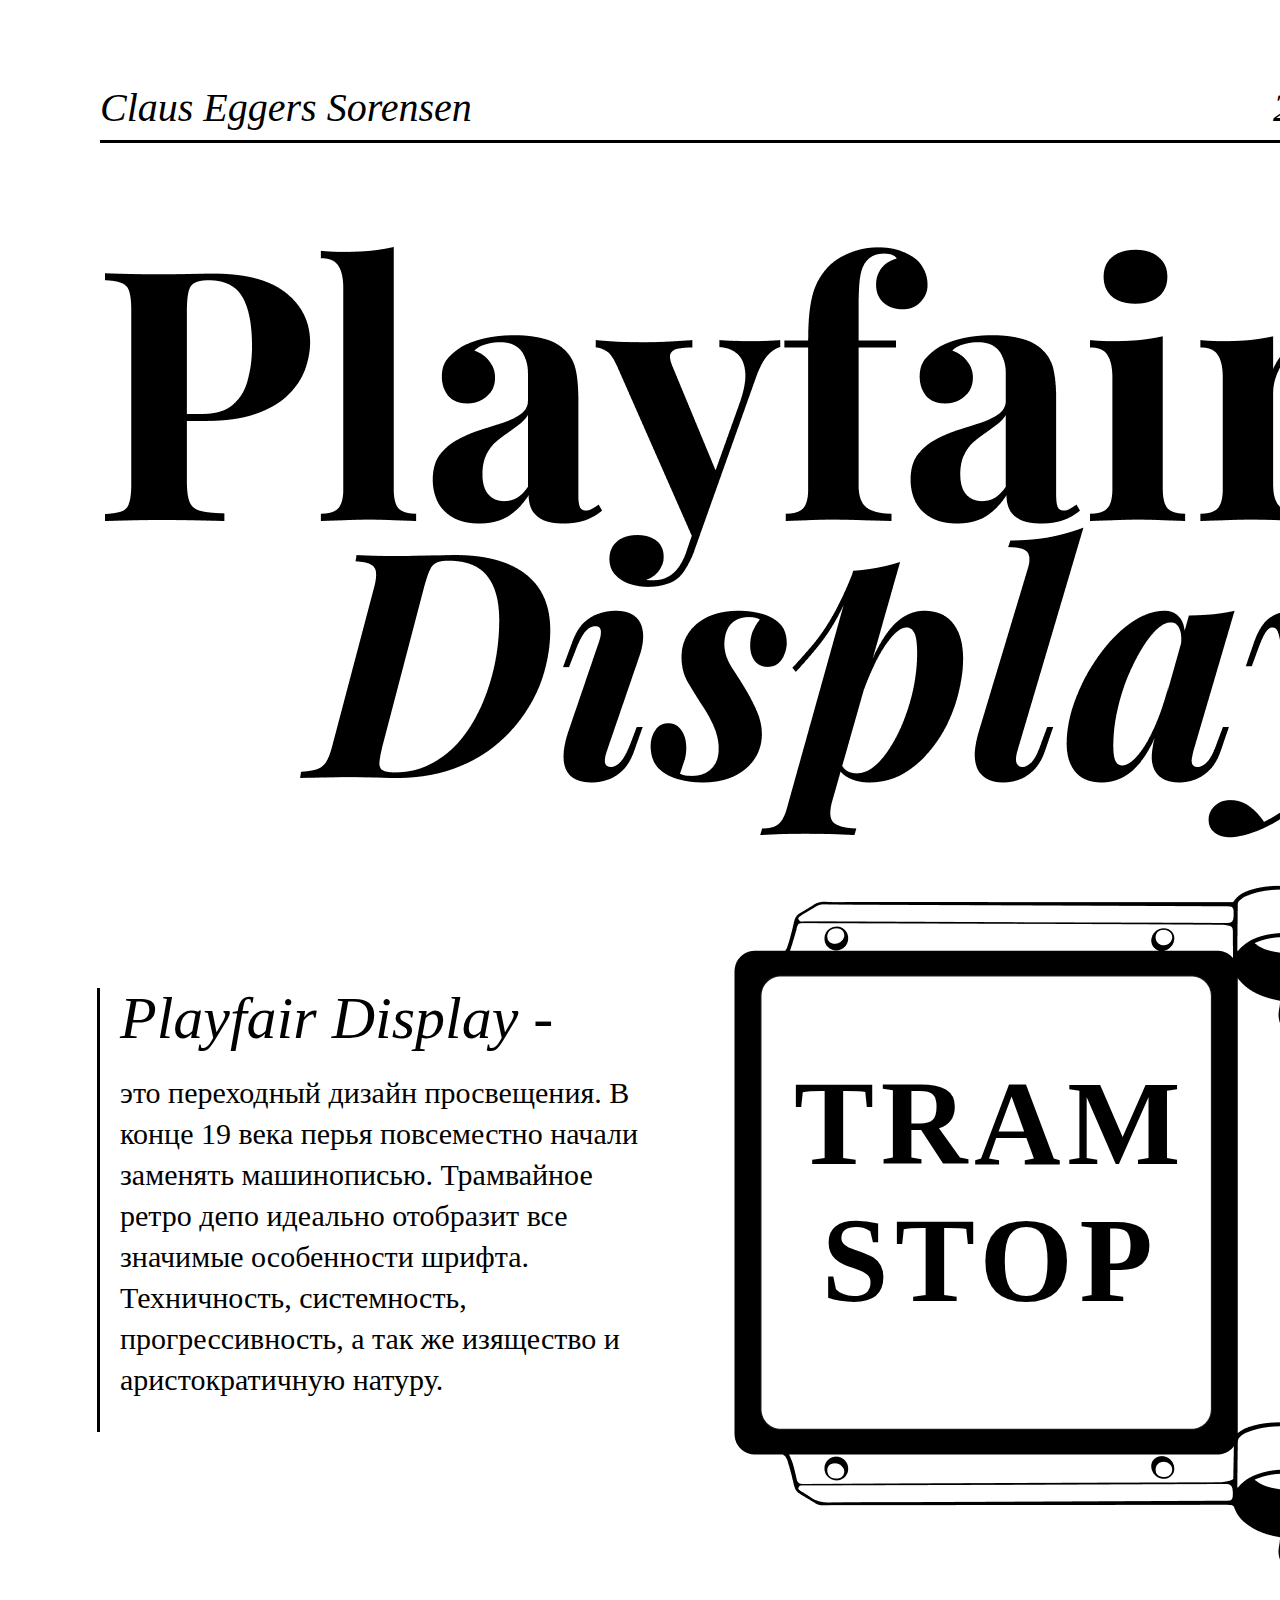
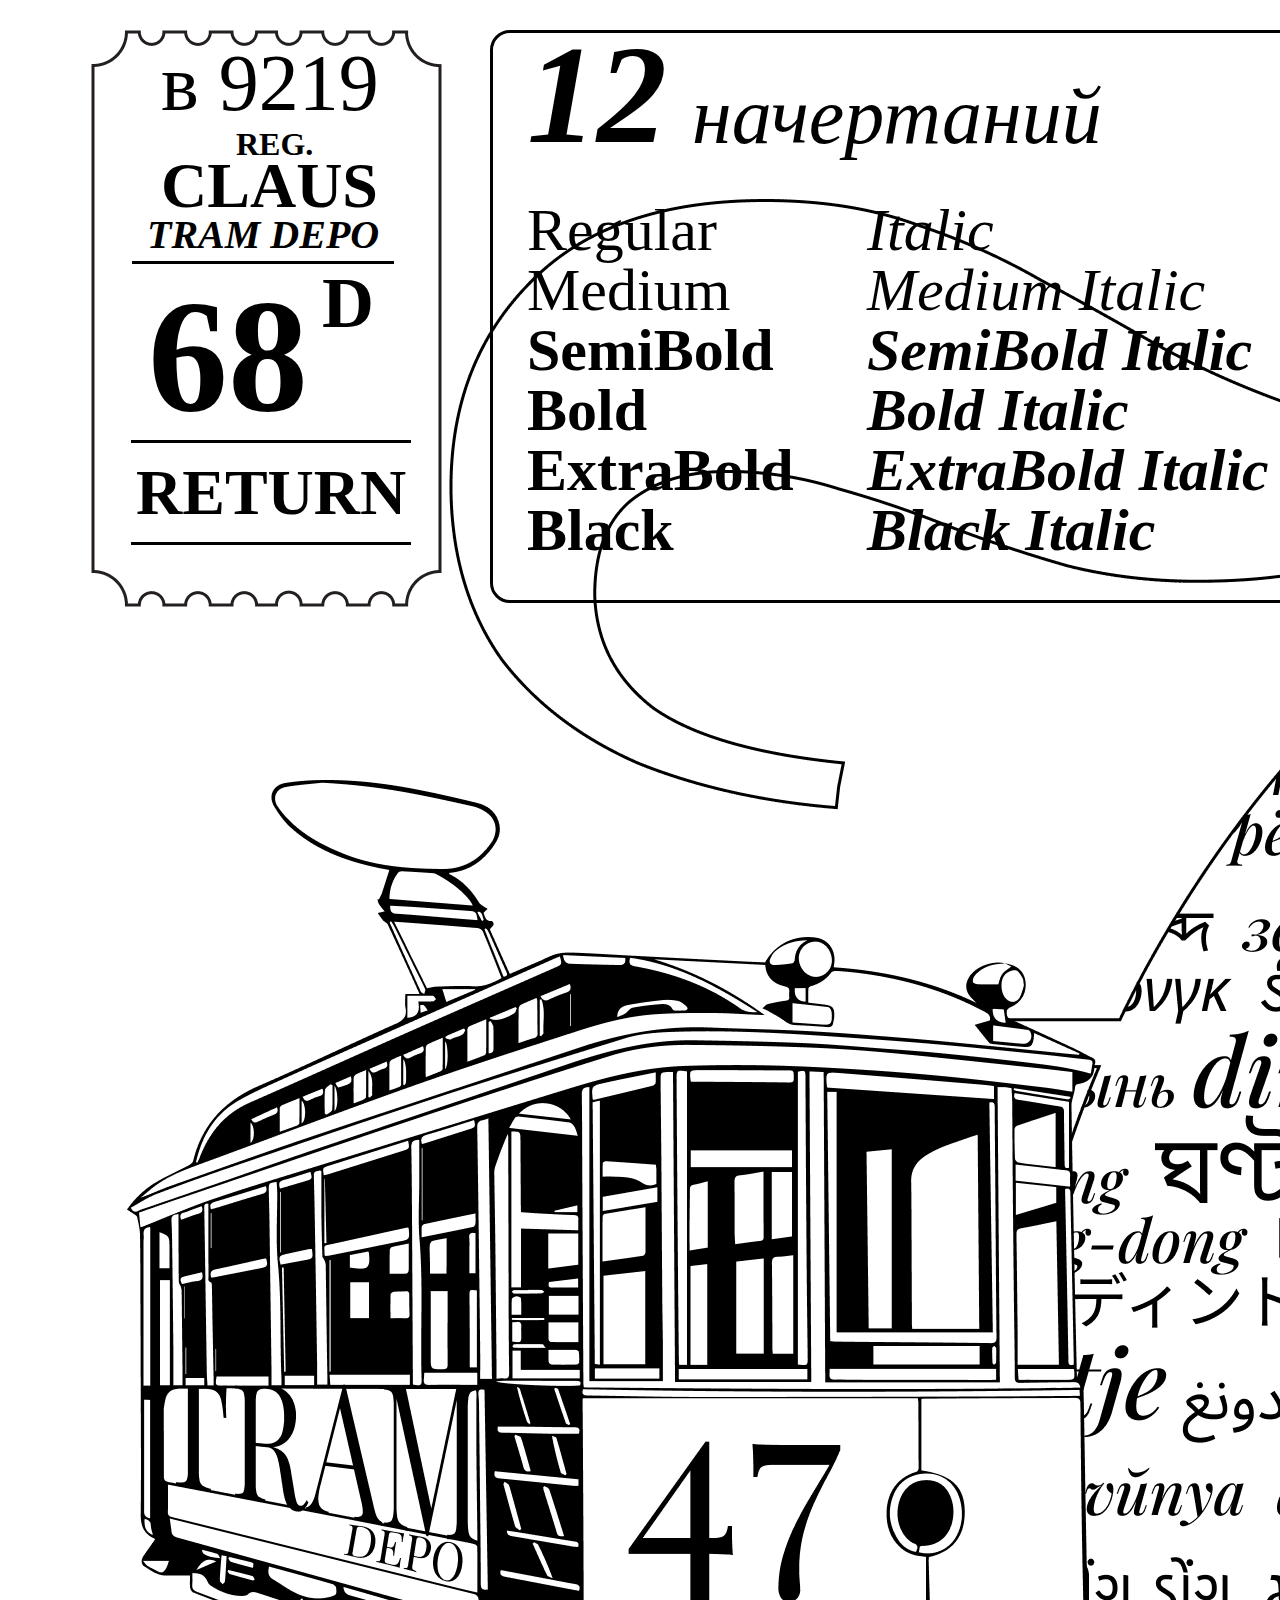
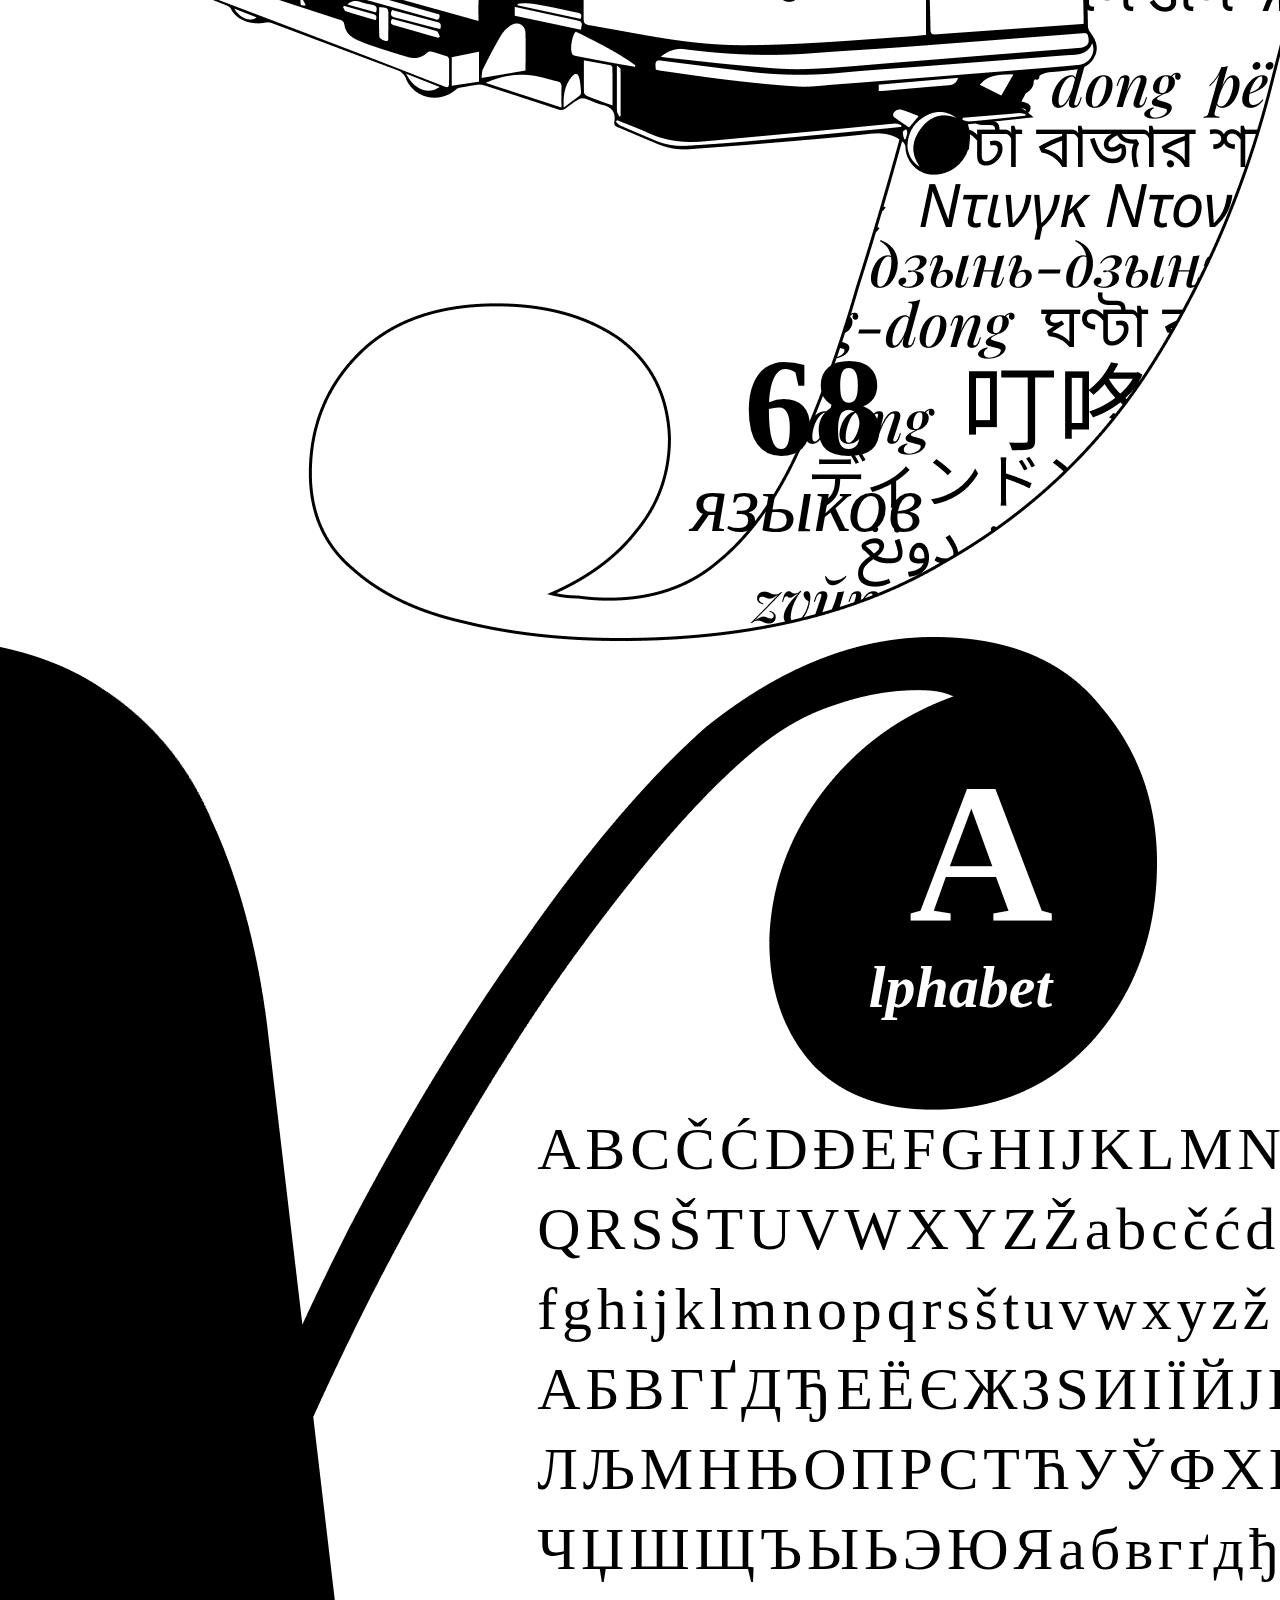
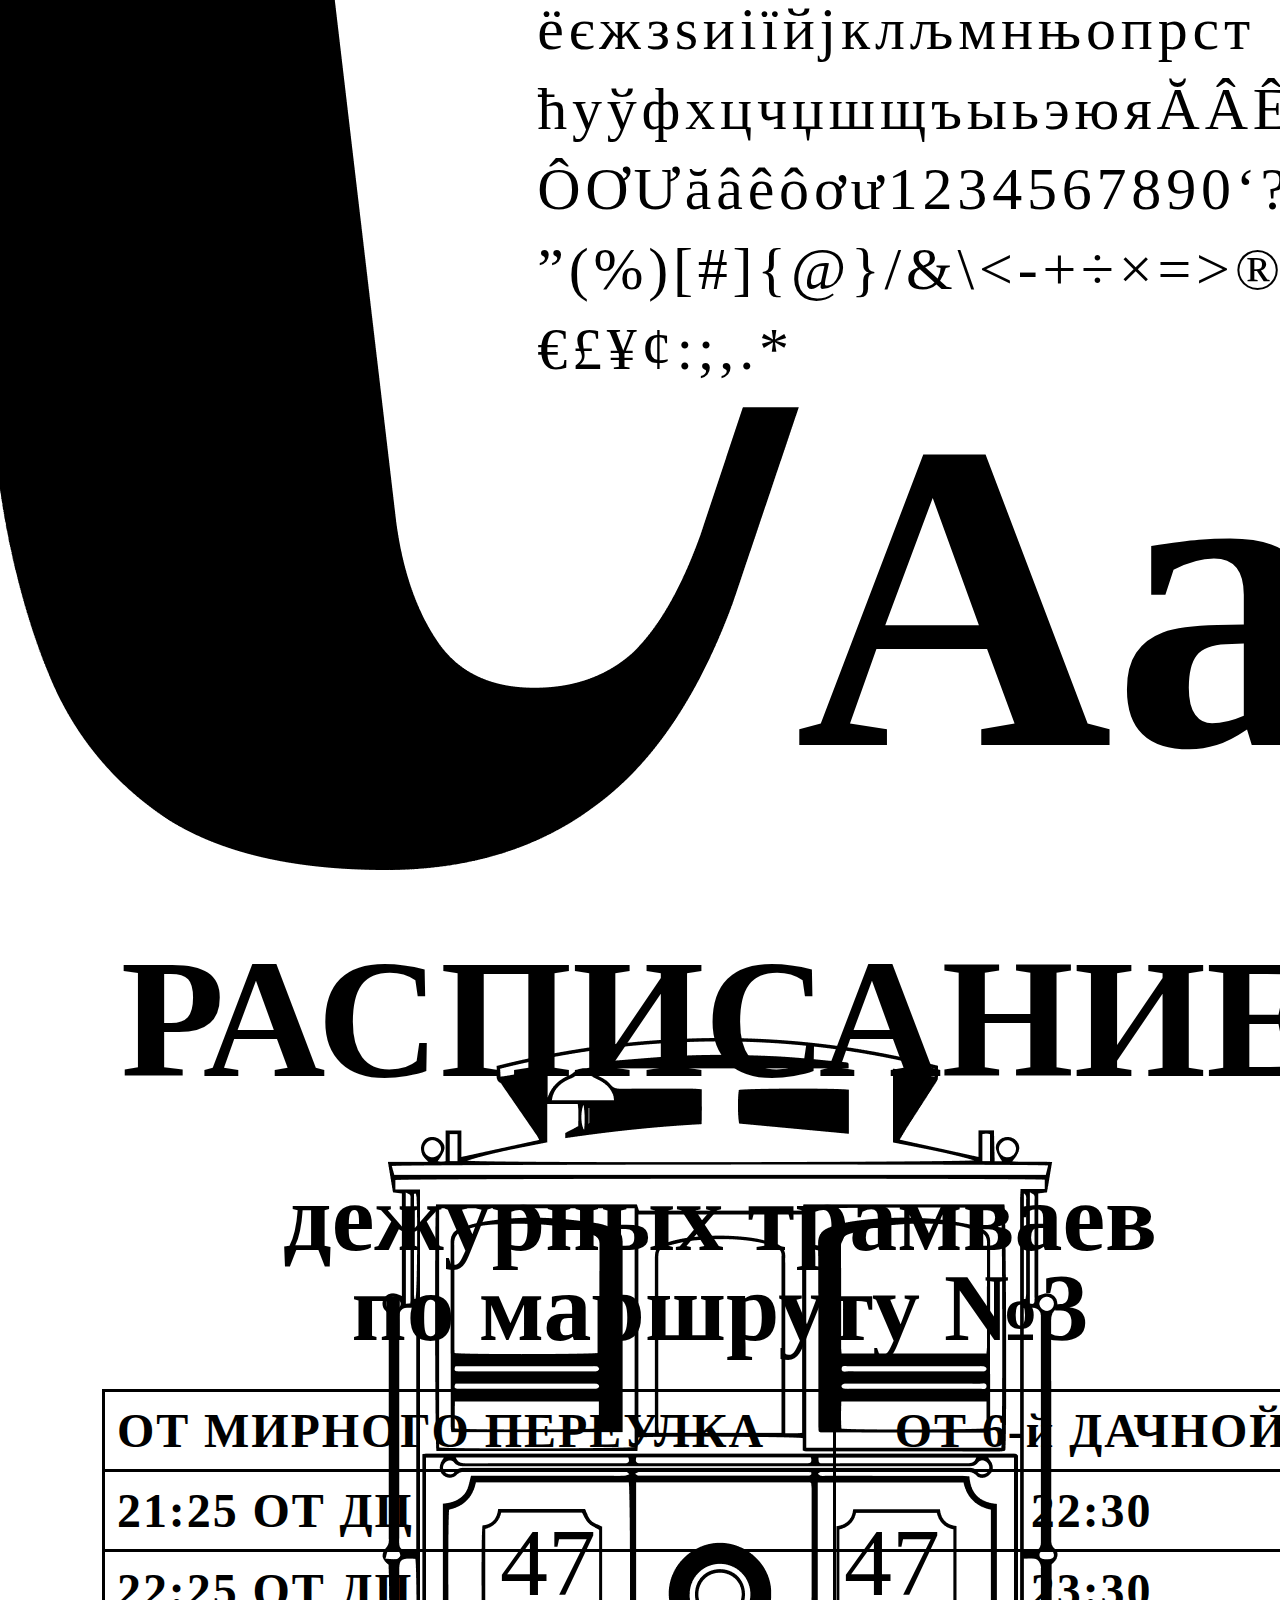
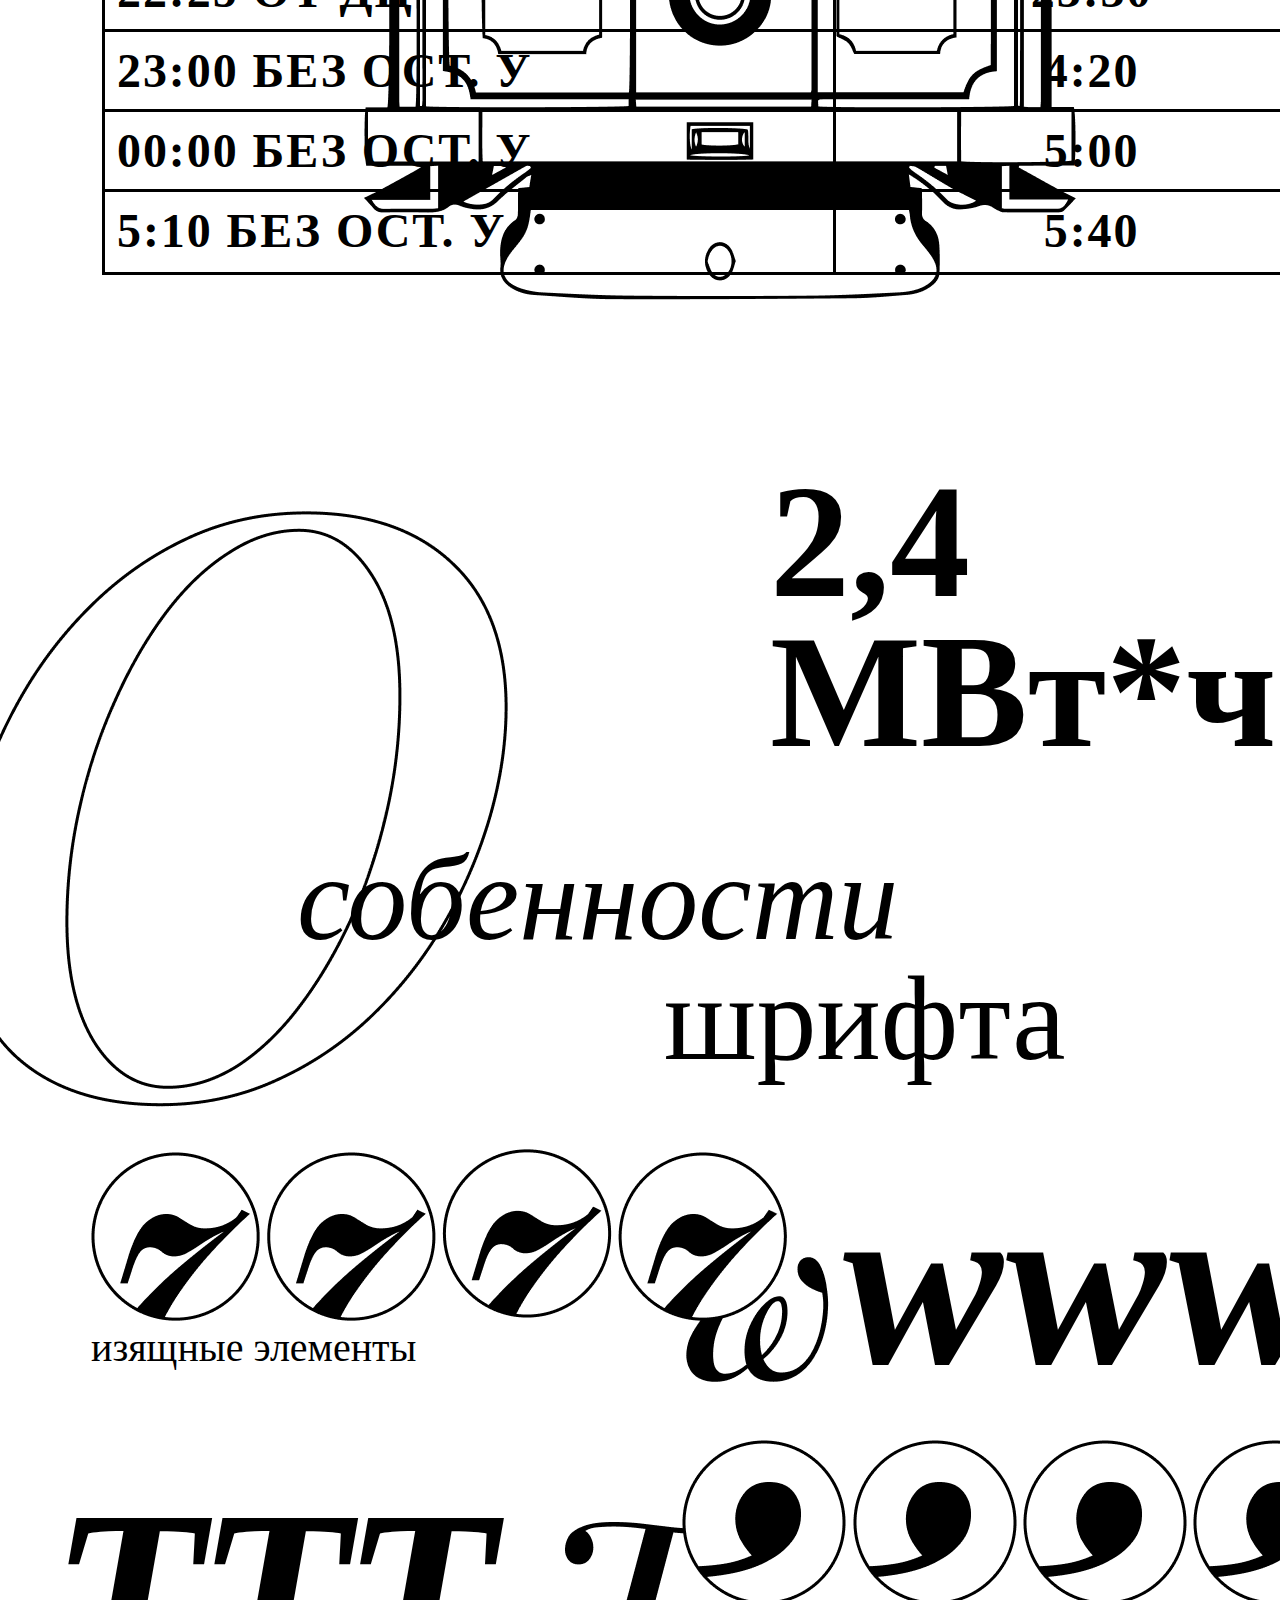
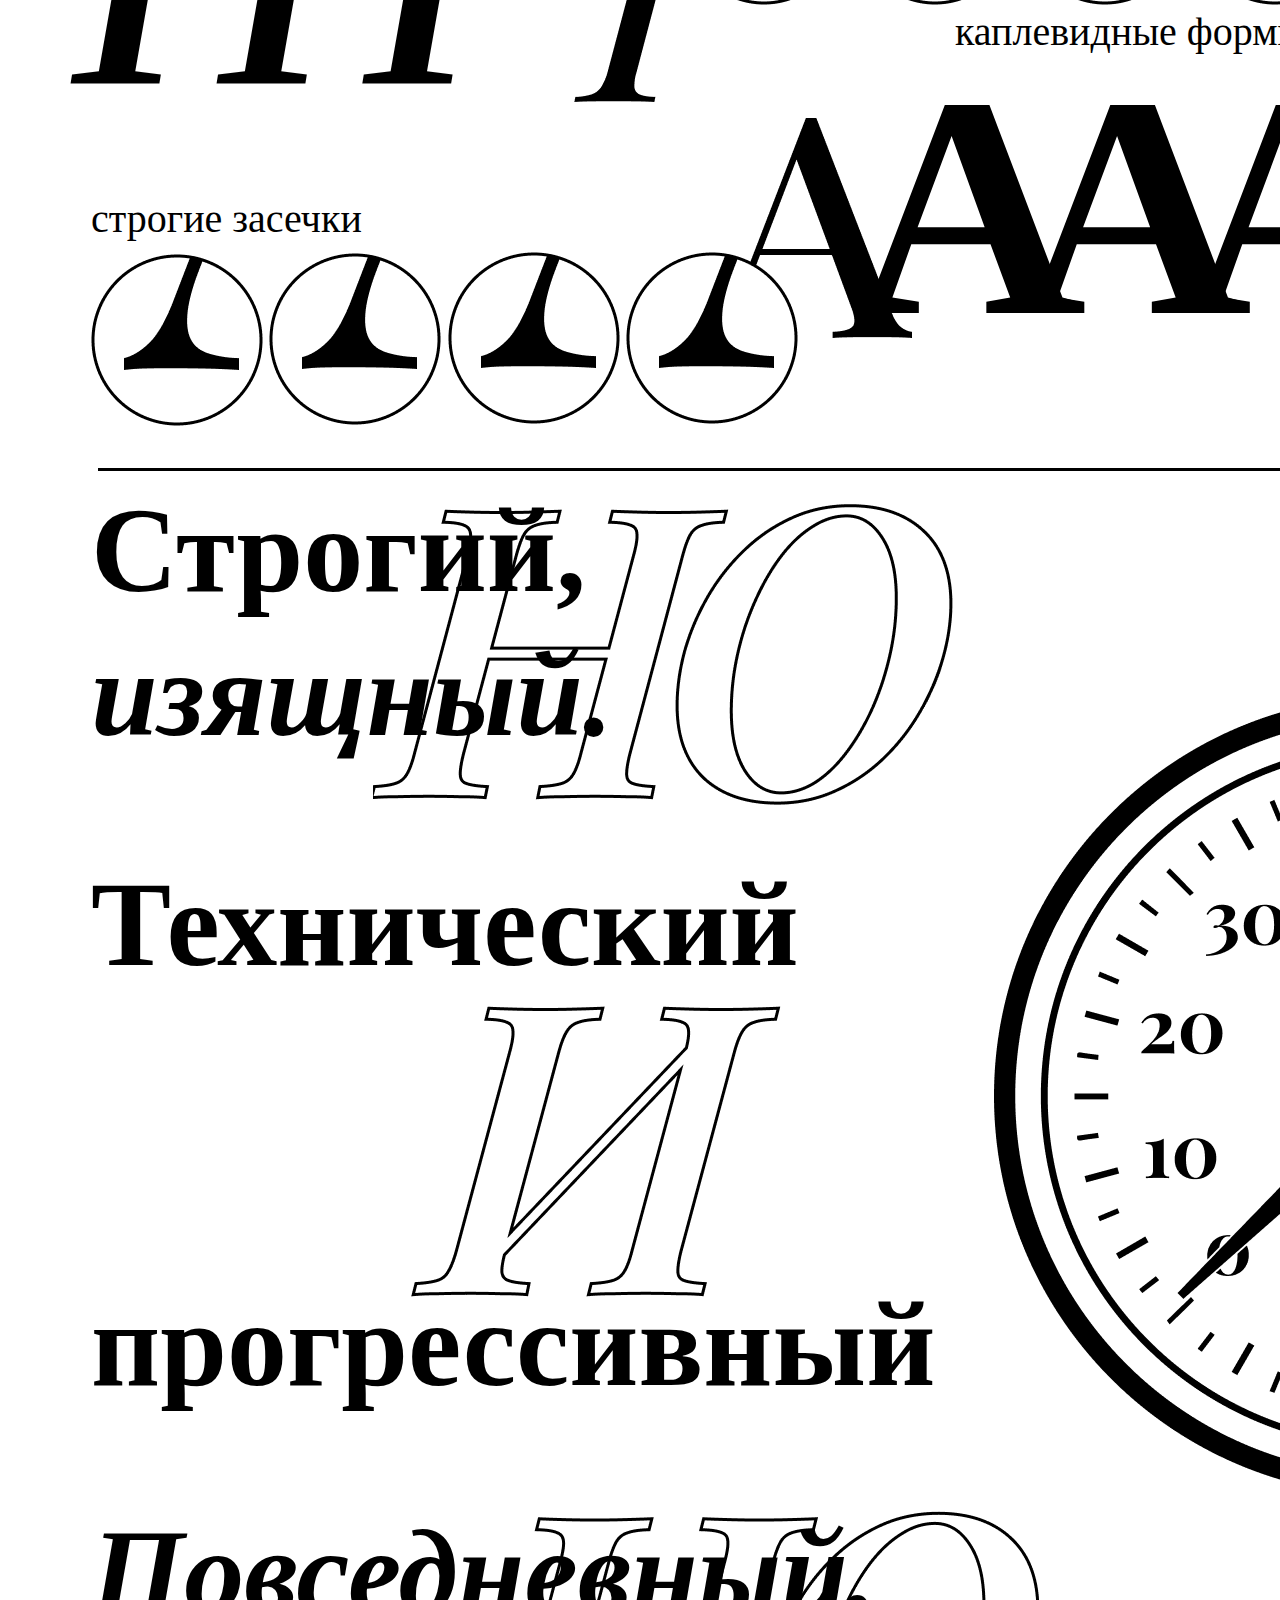
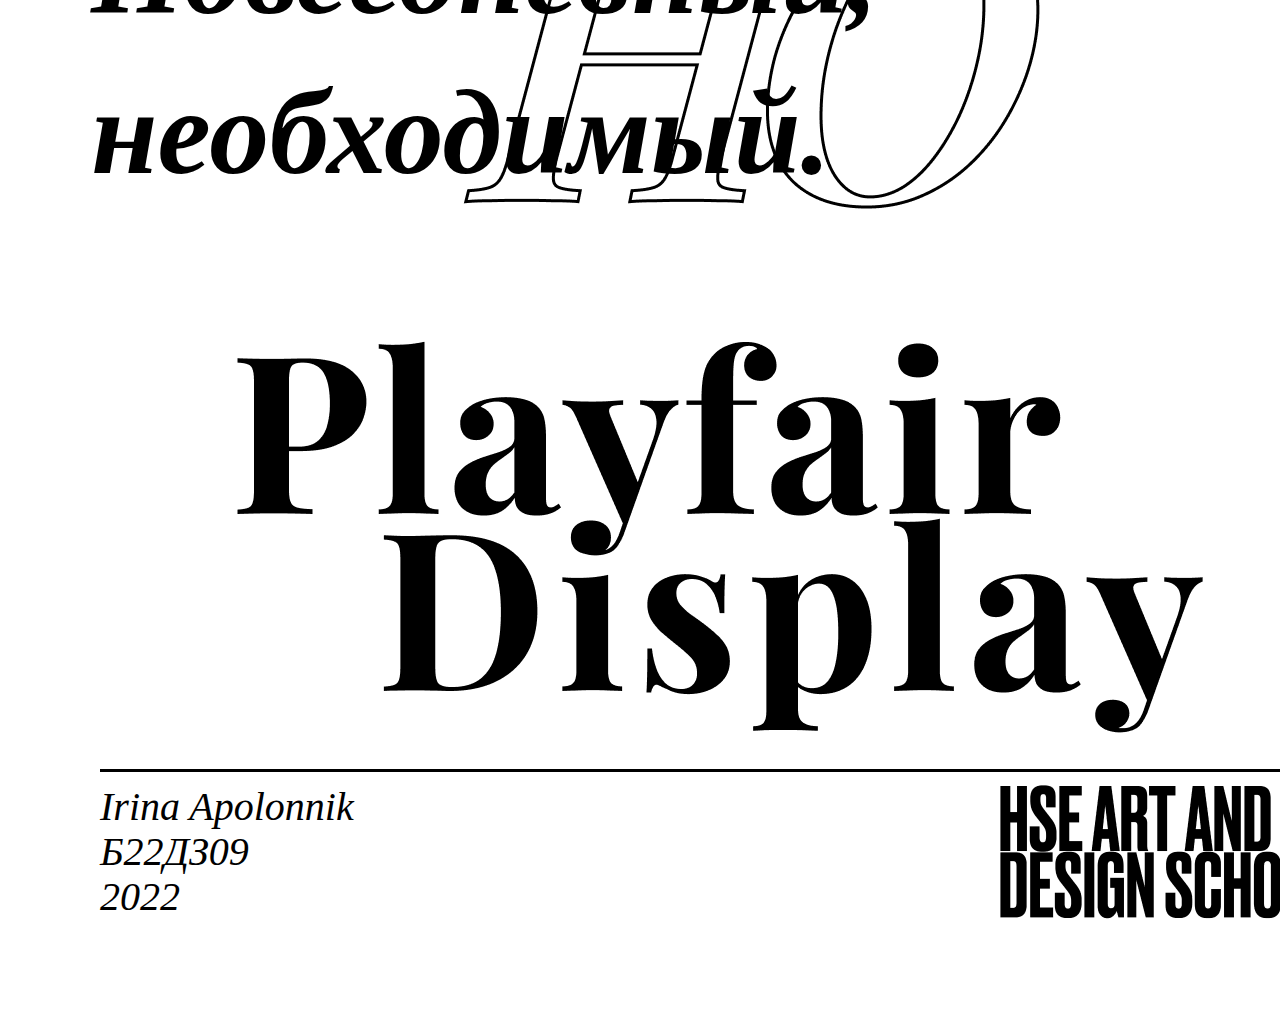
==== commit 8e539014: "." ====
--- a/index.html
+++ b/index.html
@@ -2,453 +2,211 @@
 <html lang="en" dir="ltr">
   <head>
     <meta charset="utf-8">
-    <title>Дом Наркомфина - Википедия</title>
+    <title>Playfair Display</title>
     <link rel="stylesheet" href="stylesheets/style.css">
     <link rel="icon" type="image/x-icon" href="images/favicon.ico" />
     <link rel="icon" type="image/png" href="images/favicon.png" />
-    <script src="javascripts/jquery-3.6.1.js" charset="utf-8"></script>
-    <script>
-          $(function() {
-      	$('.sidebar a').each(function() {
-      		$(this).on('click', function(e) {
-      			e.preventDefault();
-      			var scrollTo = $(this).attr('href');
-      			var whitespace = scrollTo == '#s1' ? 140 : 30;
-      			$('html,body').animate({
-      				scrollTop: $(scrollTo).offset().top - whitespace
-      			}, 1000);
-      		});
-      	});
-      });
-    </script>
+    <style media="screen">
+      html {
+       background: black;
+       display: block;
+       height: 100%;
+      }
+      body {
+        height: 10611px;
+        width: 1440px;
+        position: relative;
+        display: block;
+        margin: 0 auto;
+        background: white;
+      }
+      /* body::before {
+       position: absolute;
+       top: 0;
+       left: 0;
+       content: '';
+       width: 100%;
+       height: 100%;
+       background: url(images/scheme.png);
+       opacity: .3;
+      } */
+    </style>
   </head>
   <body>
-    <!-- shapka -->
-    <div class="menubar">
-    <!-- a{text}*2 i nazhat tab  -->
-      <a href="index.html"><img src="images/logo.svg" alt=""></a>
-      <a href="about.html">О проекте</a>
-    </div>
-    </div>
-    <!-- menu -->
-    <nav class="sidebar">
-      <!-- <h2>Содержание </h2> -->
-        <ol>
-          <li><a href="#s1">Дом Наркомфина</a></li>
-          <li><a href="#1">История создания дома Наркомфина</a></li>
-            <ol>
-              <li><a href="#1_1">ОСА и Стройком</a></li>
-              <li><a href="#1_2">Сотрудничество М. Я. Гинзбурга и Н. А. Милютина</a></li>
-            </ol>
-          <li><a href="#2">Идеология «опытного коммунального дома переходного типа»</a></li>
-          <li><a href="#3">Участок</a></li>
-          <li><a href="#4">Состав жилого комплекса</a></li>
-          <li><a href="#5">Архитектура</a></li>
-            <ol>
-            <li><a href="#5_1">Пространственная организация комплекса</a></li>
-            <li><a href="#5_2">Дом Наркомфина и 5 принципов Ле Корбюзье</a></li>
-              <!-- <ol>
-              <li><a href="#5_2_1">Архитектура</a>Парк и открытый первый этаж</li>
-              <li><a href="#5_2_2">Архитектура</a>Внутренняя структура</li>
-              <li><a href="#5_2_3">Типы ячеек-квартир и их распределение</a></li>
-              <li><a href="#5_2_4">Архитектура коммунального корпуса</a></li>
-              <li><a href="#5_2_5">Фасады</a></li>
-              </ol> -->
-            <li><a href="#5_3">Конструкции и материалы</a></li>
-              <!-- <ol>
-                <li><a href="#5_3_1">Железобетонный каркас</a></li>
-                <li><a href="#5_3_2">Блоки Прохорова</a></li>
-                <li><a href="#5_3_3">Инженерные коммуникации</a></li>
-                <li><a href="#5_3_4">Внешние стены</a></li>
-                <li><a href="#5_3_5">Другие экспериментальные материалы</a></li>
-                <li><a href="#5_3_6">Цветочницы</a></li>
-              </ol> -->
-            <li><a href="#5_4">Интерьеры</a></li>
-              <!-- <ol>
-              <li><a href="#5_4_1">Освещение</a></li>
-              <li><a href="#5_4_2">Сдвижные окна</a></li>
-              <li><a href="#5_4_3">Цвет</a></li>
-              </ol> -->
-            </ol>
-          <li><a href="#6">Критика проекта</a></li>
-            <ol>
-              <li><a href="#6_1">С технической стороны</a></li>
-              <li><a href="#6_2">С бытовой стороны</a></li>
-            </ol>
-          <li><a href="#7">История эксплуатации и проект реставрации</a></li>
-            <ol>
-              <li><a href="#7_1">Развитие городского окружения</a></li>
-              <li><a href="#7_2">Перестройки</a></li>
-              <li><a href="#7_3">Причины ветхости дома</a></li>
-              <li><a href="#7_4">Новейшая история дома и реставрация</a></li>
-            </ol>
-          <li><a href="#8">Значение проекта в исторической перспективе</a></li>
-          <li><a href="#9">Реальная жизнь в доме Наркомфина</a></li>
-            <ol>
-              <li><a href="#9_1">Известные жители</a></li>
-            <!-- </ol>
-          <li><a href="#10">См. также</a></li>
-          <li><a href="#11">Примечания</a></li>
-            <ol>
-              <li><a href="#11_1">Сноски</a></li>
-              <li><a href="#11_2">Источники</a></li>
-            </ol>
-          <li><a href="#12">Литература</a></li>
-          <li><a href="#13">Ссылки</a></li> -->
-        </ol>
-    </nav>
-    <!-- content -->
-    <article>
-      <h1 id="s1">Дом Наркомфина</h1>
-      <p>
-        <strong>Дом Наркомфина</strong> — один из знаковых памятников архитектуры советского <a href="https://ru.wikipedia.org/wiki/Авангард_(искусство)">авангарда</a> и <a href="https://ru.wikipedia.org/wiki/Конструктивизм_(искусство)">конструктивизма</a>. Построен в <a href="https://ru.wikipedia.org/wiki/1928_год">1928</a> — <a href="https://ru.wikipedia.org/wiki/1930_год">1930 годах</a> по проекту архитекторов <a href="https://ru.wikipedia.org/wiki/Гинзбург,_Моисей_Яковлевич">Моисея Гинзбурга</a>, <a href="https://ru.wikipedia.org/wiki/Милинис,_Игнатий_Францевич">Игнатия Милиниса</a> и инженера <a href="https://ru.wikipedia.org/wiki/Сергей_Львович_Прохоров">Сергея Прохорова</a> для работников <a href="https://ru.wikipedia.org/wiki/Народный_комиссариат_финансов_СССР">Народного комиссариата финансов СССР</a> (Наркомфина). Автор замысла дома Наркомфина М. Я. Гинзбург определял его как «опытный дом переходного типа». Дом находится в <a href="https://ru.wikipedia.org/wiki/Москва">Москве</a> по адресу: <a href="https://ru.wikipedia.org/wiki/Новинский_бульвар">Новинский бульвар</a>, дом 25, корпус 1.
-      </p>
-      <p>
-        Материал из Википедии — свободной энциклопедии
-      </p>
-      <p>
-        <a href="https://ru.wikipedia.org/wiki/Памятник_архитектуры"target="_blank">памятник архитектуры</a> (местного значения)
-      </p>
-      <p>
-        С начала 1990-х годов, дом находился в аварийном состоянии, был трижды включён в список «100 главных зданий мира, которым грозит уничтожение». В 2017—2020 годах отреставрирован по проекту <a href="https://ru.wikipedia.org/wiki/Архитектурное_бюро">АБ</a> «Гинзбург Архитектс», функционирует как элитный жилой дом.
-      </p>
-      <h2 id="1">История создания дома Наркомфина</h2>
-      <h3 id="1_1">ОСА и Стройком</h3>
-        <p>Из всех различных индивидуумов и групп, занимавшихся реформированием повседневной жизни и консолидации социализма в 1920-е годы архитекторы занимали исключительное положение. Архитектурная инновация Дома Коммуны представляет наиболее полную попытку осуществления реформирования быта и консолидации советского социализма. Самой влиятельной группой архитекторов в этой области являлась ОСА (Объединение Современных Архитекторов, возглавляемая М. Я. Гинзбургом). В то время как прочие реформаторы быта пытались внедрить реформистские практики в остатки существующих дореволюционных форм, группа ОСА (образована в 1925 году М. Я. Гинзбургом и братьями Весниными), более известная как конструктивисты, пыталась решить проблему «нового быта» напрямую созданием принципиально новой архитектуры и материальной культуры, основанных на коммунистических отношениях производства и потребления.
+    <!-- шапка -->
+    <section class="shapka">
+      <div class="author">
+        <p>Claus Eggers Sorensen</p>
+        <p>2011</p>
+      </div>
+    </section>
+    <!-- описание и вывеска -->
+    <section class="title">
+      <div class="title1">
+        <img src="images/title.png" alt="">
+      </div>
+      <div class = about>
+          <p>Playfair Display -</p>
+          <p>это переходный дизайн просвещения. В конце 19 века перья повсеместно начали заменять машинописью. Трамвайное ретро депо идеально отобразит все значимые особенности шрифта. Техничность, системность, прогрессивность, а так же изящество и аристократичную натуру.</p>
+        </div>
+      <div class="tramstop">
+          <img src="images/tramstop.png" alt="">
+          <p>TRAM <br> STOP</p>
+        </div>
+    </section>
+    <!-- билет и начертания -->
+    <section class="ticket">
+      <div class="ticket1">
+        <p>в 9219</p>
+        <p>REG.</p>
+        <p>CLAUS</p>
+        <p>TRAM DEPO</p>
+        <p>68</p>
+        <p>D</p>
+        <p>RETURN</p>
+        <img src="images/ticket.png" alt="">
+      </div>
+      <div class="style">
+        <div class="box">
+          <div class="nach">
+            <p>12</p> <p>начертаний</p>
+          </div>
+          <div class="styles">
+            <div class="s1">
+              <p>Regular</p> <p>Italic</p>
+            </div>
+            <div class="s2">
+                <p>Medium</p> <p>Medium Italic</p>
+            </div>
+            <div class="s3">
+                <p>SemiBold</p> <p>SemiBold Italic</p>
+            </div>
+            <div class="s4">
+                <p>Bold</p> <p>Bold Italic</p>
+            </div>
+            <div class="s5">
+              <p>ExtraBold</p> <p>ExtraBold Italic</p>
+            </div>
+            <div class="s6">
+              <p>Black</p> <p>Black Italic</p>
+            </div>
+          </div>
+        </div>
+      </div>
+    </section>
+    <!-- трамвай с языками -->
+    <section class="lang">
+      <div class="tram">
+        <img src="images/tram.png" alt="">
+      </div>
+      <div class="j">
+        <img src="images/j.png" alt="">
+        <img src="images/jsymbols.png" alt="">
+      </div>
+      <div class="languages">
+        <h1>68</h1>
+        <p>языков</p>
+      </div>
+    </section>
+    <!-- алфавит -->
+    <section class="alph">
+      <div class="x">
+        <img src="images/x.png" alt="">
+        <p>Aa</p>
+      </div>
+      <div class="a">
+        <p>A</p>
+        <p>lphabet</p>
+      </div>
+      <div class="alphabet">
+        <p>ABCČĆDĐEFGHIJKLMNOP <br>QRSŠTUVWXYZŽabcčćdđe <br>fghijklmnopqrsštuvwxyzž <br>АБВГҐДЂЕЁЄЖЗЅИІЇЙЈК <br>ЛЉМНЊОПРСТЋУЎФХЦ <br>ЧЏШЩЪЫЬЭЮЯабвгґдђе <br>ёєжзѕиіїйјклљмнњопрст <br>ћуўфхцчџшщъыьэюяĂÂÊ <br>ÔƠƯăâêôơư1234567890‘?’“! <br>”(%)[#]{@}/&\<-+÷×=>®©$ <br>€£¥¢:;,.*</p>
+      </div>
+    </section>
+    <!-- расписание и второй трамвай -->
+    <section class="table">
+      <div class="tram2">
+        <img src="images/tram2.png" alt="">
+      </div>
+      <div class="number">
+        <p>47</p>
+        <p>47</p>
+      </div>
+      <div class="timetable">
+      <h1>РАСПИСАНИЕ</h1>
+      <h2>дежурных трамваев <br>по маршруту №3</h2>
+      <div class="timetable2">
+        <div class="tim1">
+          <p>ОТ МИРНОГО ПЕРЕУЛКА</p>
+          <p>21:25 ОТ ДЦ</p>
+          <p>22:25 ОТ ДЦ</p>
+          <p>23:00 БЕЗ ОСТ. У</p>
+          <p>00:00 БЕЗ ОСТ. У</p>
+          <p>5:10 БЕЗ ОСТ. У</p>
+        </div>
+        <div class="tim2">
+          <p>ОТ 6-й ДАЧНОЙ</p>
+          <p>22:30</p>
+          <p>23:30</p>
+          <p>4:20</p>
+          <p>5:00</p>
+          <p>5:40</p>
+        </div>
+      </div>
+      </div>
+    </section>
+    <!-- Особенности шрифта -->
+    <section class="features">
+      <div class="features1">
+        <img src="images/o.png" alt="">
+        <p>собенности</p>
+        <p>шрифта</p>
+        <p>2,4 <br>МВт*ч</p>
+      </div>
+      <div class="w">
+        <img src="images/w.png" alt="">
+        <p>изящные элементы</p>
+        <h1>www</h1>
+      </div>
+      <div class="t">
+        <img src="images/t.png" alt="">
+        <p>каплевидные формы</p>
+        <h1>TTT</h1>
+      </div>
+      <div class="a2">
+        <img src="images/a2.png" alt="">
+        <p>строгие засечки</p>
+        <h1>AAA</h1>
+      </div>
+    </section>
+    <!-- характеристики -->
+    <section class="characteristic">
+      <div class="line"></div>
 
-          Дом Наркомфина, или 2-й дом Совнаркома (СНК) РСФСР стал одним из экспериментальных домов, построенных по результатам теоретических исследований Секции типизации Стройкома РСФСР, созданной по инициативе М. Я. Гинзбурга и работавшей под его руководством в 1928—1929 годы (в работе также участвовали входившие в объединение ОСА: М. О. Барщ, В. Н. Владимиров, А. Л. Пастернак, Г. Р. Сум-Шик). Задачей Стройкома являлось разработка и проектирование новых форм жилья для нового советского общества. Как сказано в монографии Йоганнеса Крамера[de] «Das Narkomfin Kommunehaus In Moskau 1928—2012», <em>«аналогичные устремления существовали в то же время и в Германии, где этими вопросами занимался Исследовательский институт экономической эффективности в строительстве и жилищном хозяйстве (RfG[de]), хотя полученные им результаты были менее радикальными и менее призрачными»</em>.
-
-          Учреждению секции предшествовала работа в 1928 году комиссии Стройкома по отбору типовых проектов жилья для строительства. Комиссия пришла к выводу, что большинство известных на тот момент проектов не могут быть использованы как типовые, поэтому для разработки типовых проектов была создана Секция типизации. Подготовкой для работы над новым форматом жилья также стала работа над домом Госстраха на Малой Бронной (1926—1927, М. Я. Гинзбург и В. Н. Владимиров) и конкурс на «эскизный проект жилого дома трудящихся», проведённый журналом «Современная архитектура» (Гинзбург подал на конкурс проект «Коммунального дома А-1»). Выставка проектов конкурса состоялась в июне 1927 года.
-
-          Результаты исследования секции М. Я. Гинзбург доложил на пленуме Стройкома РСФСР, где было принято постановление, рекомендовавшее несколько разработанных жилых ячеек к массовому строительству, а остальные — к опытно-показательному, начиная с 1928 года. Согласно этому постановлению было построено шесть «экспериментальных коммунальных домов переходного типа» в Москве, Свердловске и Саратове. Все они служили для проверки результатов теоретических исследований Секции типизации и были созданы в рамках финансируемой государством программы экспериментального строительства 1929 года. Как пишет профессор МАрхИ Елена Овсянникова: «Тем не менее, нашёлся реальный заказчик на проведение в жизнь эксперимента Стройкома. Им стал Н. А. Милютин, тогда нарком финансов РСФСР». Проект дома Наркомфина создан в 1928—1929 годы, строительство велось в 1929—1930 годы.
-
-          С. О. Хан-Магомедов называет дом Наркомата финансов самым интересным из этих шести экспериментальных домов.</p>
-          <h3 id="1_2">Сотрудничество М. Я. Гинзбурга и Н. А. Милютина</h3>
-          <p>Заказчиком жилого комплекса выступал нарком финансов РСФСР (1924—1929) Н. А. Милютин, известный как автор схем социалистического расселения и градостроительных концепций соцгорода, он же определил функциональные характеристики будущего здания. Сотрудничество наркома Н. А. Милютина и архитектора М. Я. Гинзбурга началось несколько раньше, на строительстве дома Госстраха (1926—1927), — Милютин был инициатором строительства двух домов Госстраха в Москве. Идеи Н. А. Милютина об устройстве жилища воплотились при создании дома Наркомфина (Дома-парохода, или 2-го дома СНК).
-
-            По теории Милютина, <em>«значительное повышение жизненного уровня рабочих и развитие обобществлённых форм обслуживания бытовых нужд трудящихся (общественное питание, ясли, детские сады, клубы и т. п.) постепенно уничтожают значение семьи как хозяйственного соединения. Этот процесс неизбежно приведёт, в конечном счёте, к полной переделке семейных форм общежития. <…> Задача раскрепощения женщины от мелкого домашнего хозяйства и вовлечение её в производство заставляет нас ставить вопрос о всемерном содействии этому процессу»</em>.
-
-      Цель реконструкции быта (<em>«новый быт»</em>) — ликвидация домашнего хозяйства и семейного уклада жизни, — возможность использовать женщин в качестве рабочей силы на производстве. Эта мысль в «Соцгороде» Милютина выражена вполне отчётливо. Идея «раскрепощения женщины» путём отлучения её от домашнего хозяйства и вовлечения в производственную деятельность («приобщения её к общественно-производственному труду») не была изобретением Милютина. Это была правительственная установка, выраженная в Постановлении ЦК ВКП (б) от 15 апреля 1929 года:</p>
-      <blockquote cite="http://">
-        «Усиление влияния промышленных работниц на широкие массы трудящихся женщин, рост активности работниц, поднятие их классового самосознания и культурного уровня требуют дальнейшего увеличения женского труда на производстве. Принятый пятилетний план народного хозяйства обеспечивает огромный рост промышленности на базе реконструкции и социалистической рационализации, которая в отличие от капиталистической рационализации, основанной на эксплуатации рабочей силы, даёт возможность без ущерба для функций материнства расширять применение женского труда в производстве, в том числе и в тяжёлой индустрии. В связи с эти ЦК считает необходимым, чтобы соответствующие советские организации (Госплан, НКТ, ВСНХ и профсоюзы) обеспечили проведение в жизнь предусмотренное в пятилетнем плане вовлечение во все отрасли промышленности женской рабочей силы, приспособив к этому и план её подготовки, обеспечивая неуклонный рост количества женщин во всех звеньях по подготовке квалифицированной рабочей силы, ФЗУ, вечерние курсы, втузы»
-      </blockquote>
-      <p>Задача реализации этих принципов и была поставлена перед авторами проекта. Согласно Е. Милютиной, это был дом «нового быта».
-
-      Сметная стоимость строительства составила 10 млн рублей. Строительство жилого корпуса осуществлялось под наблюдением комиссии, возглавляемой Н. А. Милютиным. Коммунальный корпус и корпус прачечной строились без утверждённых чертежей.</p>
-      <h2 id="2">Идеология «опытного коммунального дома переходного типа»</h2>
-      <p>Идеи, связанные с планировочной и объёмной структурой, также как и с функциональным наполнением дома, изложены в публикациях журнала «Современная архитектура», докладе М. Я. Гинзбурга на пленуме Стройкома, а также в его книге «Жилище».
-
-      Секция типизации Стройкома РСФСР ставила перед собой задачи разработки экономичного решения проблемы жилья без потери его качества и даже с повышением комфорта, в частности, благодаря естественному освещению не только жилых, но и подсобных зон, в т. ч. коридоров.
-
-      Дом Наркомфина переходного типа (от «буржуазного дома» к «социалистической коммуне») хотя и содержал в себе ранее существовавшие «буржуазные» квартиры (ячейки K и 2F), был структурирован таким образом, чтобы облегчить переход индивида к полностью социализированной жизни (в ячейках F).
-
-      Гинзбург критически оценивал так называемое моссоветовское строительство («массовое жилищное строительство Москвы первых лет после революции»), считал «экономический эффект» доходного дома более высоким. Поэтому работа Секции началась с анализа типологии «дореволюционного «доходного дома» и её оптимизации. Авторы сохраняли объём и высоту жилых помещений, урезая как площадь, так и высоту подсобных. Были удалены вторые лестницы и комнаты домработниц, уменьшены передние, ванные, спальни и кухни, причём последние как по площади, так и в высоту. «Уплотнение» подсобных зон компенсировалось большей высотой хорошо освещённых гостиных. Рассчитывались пропорции квартир, оптимальные траектории движения человека внутри и схемы эффективной расстановки мебели. Приведённые в книге расчёты эффективности использования жилого пространства построены на рассмотрении отношения кубатуры к жилой площади квартир и параметра k (k=W/P, соотношение общей кубатуры здания к полезной площади жилых ячеек).
-
-      Секция Стройкома разработала несколько типов квартир-ячеек разного размера, названных буквами от A до F, причём в маленьких ячейках F размещалась душевая кабина, в больших ячейках А ванна. Также был разработан «кухонный элемент» сокращённой площади, закрывающийся складной дверью-ширмой. Кухонные элементы были реализованы в доме на Гоголевском бульваре. Почти все созданные тематические жилые дома так называемого «переходного типа», предусматривали наличие завершённых индивидуальных квартир-ячеек и коммунальных зон для постепенного перехода к новому коллективному образу жизни.
-
-      Одной из ключевых позиций М. Я. Гинзбурга было создание изолированных квартир для отдельных семей: «Архитекторы Секции типизации пришли к выводу, что в условиях тех лет решение жилищной проблемы неотделимо от разработки типовых проектов экономичной малометражной (в первую очередь однокомнатной) квартиры для отдельных семей. Гинзбург рассматривал жилую ячейку будущего как предельно ужатую и экономную, но традиционную по структуре квартиру на одну семью. Пусть даже однокомнатную, но с индивидуальными кухней и ванной. В этом Гинзбург и его сотрудники-единомышленники были согласны с европейскими архитекторами, решавшими те же задачи, — Ле Корбюзье, Эрнстом Маем, Бруно Таутом, Ханнесом Майером.
-
-      В работе Секции Стройкома, как и в выступлениях М. Я. Гинзбурга, отразилась борьба идеи экономичного, но комфортного дома с отдельными квартирами и общественным сервисом — с развивавшейся параллельно в тот же период идеей дома-коммуны (того же Стройкома) с полным обобществлением быта. М. Я. Гинзбург противопоставлял свой «коммунальный дом переходного типа» практике домов-коммун и жёстко критиковал последнюю. По словам М. Я. Гинзбурга, «коммунальный дом» должен <em>«способствовать быстрейшему безболезненному переходу к более высоким формам хозяйства». </em>Именно для этого был запланирован развитый коммунальный блок с функциями общественного питания, стирки, уборки и присмотра за детьми — также как и минимальный размер кухонь в квартирах. Между тем М. Я. Гинзбург подчёркивает:</p>
-      <blockquote cite="http://">
-        <em>«мы сочли совершенно необходимым создание ряда моментов, стимулирующих переход на более высокую форму социально-бытового уклада, но не декретирующих этот переход»</em>.
-      </blockquote>
-      <p>Таким образом, называть «коммунальный дом» Наркомфина «домом-коммуной» принципиально неверно, так как дом Наркомфина был примером реализации идей противников идеологии дома-коммуны и принудительного обобществления быта.
-
-      Идеологическое объяснение неизбежности массового коммунального жилья было уже давно придумано в виде идеи «обобществления быта» и принципиального отказа от индивидуальной квартиры как символа мещанского, буржуазного и индивидуалистического хозяйства. Новым стало то, что именно во второй половине 1929 года отказ от семейной квартиры был декларирован на относительно высоком административном уровне (Совнарком РСФСР) и жильё с «обобществлённым бытом» начало в идеологическом смысле официально приобретать характер единственно возможного. Речь теперь могла идти не о коммунальных квартирах с кухнями на несколько семей, а только об общежитиях с общими кухнями и ванными[~ 1].
-
-      Однако существование концепции коммунального дома архитекторов ОСА в контексте идеологии советского государства, в конце 1920-х — начале 1930-х всё более трансформирующейся под влиянием повестки сталинской индустриализации и риска репрессий, потребовало от архитекторов максимума гибкости в озвучивании и продвижении своих идей, что приводит к ряду противоречий в выступлениях разного времени. В частности, уже в 1929 году М. Я. Гинзбург говорит о необходимости «100 процентного обобществления производственных процессов жилья» и называет исполненную в доме НКФ задачу расселения 50 семейств,<em> «всё ещё семейств», — «узкой»</em>[~ 2].
-
-      Основной акцент архитекторы сделали на встроенную мебель и компактные сантехнические ячейки. Именно отсюда берёт начало практика совмещения ванной комнаты с туалетом, реализованная во всех семейных квартирах дома Наркомфина и знакомая нескольким поколениям советских людей. <em>«Они пытались сократить лишние движения обитателей квартир, а также считали необходимым предложить им питаться в общественных столовых, мыться в общественных банях, сдавать бельё в механические прачечные, читать и отдыхать в библиотеках и клубах»</em>.
-
-      Рассматривая дом Наркомфина как опытный, М. Я. Гинзбург не считал его типовым и настаивал на том, что создание типовых проектов жилых домов — путь неправильный, ведущий к «однообразию жилой застройки». Гинзбург считал важной «максимальную гибкость» стандартов и разработку таких стандартных элементов, «которые можно было бы всячески комбинировать <…> варьировать типы жилья, используя одни и те же стандартные элементы»[уточнить].</p>
-      <h2 id="3">Участок</h2>
-      <p>Под строительство дома для работников Наркомата финансов в апреле 1929 года была отведена территория огородов, ранее принадлежавших двум усадьбам, жилые дома которых были выстроены в XIX веке по красной линии Новинского бульвара; в одном из этих домов в 1910—1922 годы жил Ф. И. Шаляпин и сейчас располагается его дом-музей. Территория полого спускается к Пресненскому пруду, который к 1925 году был осушен и засыпан, а питавшая его река Пресня, забрана на этом отрезке в трубу.</p>
-      <h2 id="4">Состав жилого комплекса</h2>
-      <p>В проектной документации дом именовался 2-м домом СНК. Согласно проекту, комплекс должен был состоять из четырёх корпусов:</p>
-        <ol>
-          <li>жилого, на 50 семей и приблизительно 200 человек (построен);</li>
-          <li>коммунального с кухней, двумя столовыми — крытой внутри и летней на крыше, а также спортзалом и библиотекой (построен, кухня работала в 1930-е годы, продавая еду на вынос; столовая не заработала);</li>
-          <li>отдельное круглое в плане здание детского сада с яслями планировалось в центральной части парка (не реализовано; к 1934 году детский сад разместился в коммунальном корпусе; в книге «Жилище» Гинзбург писал: «вся свободная площадь коммунального корпуса занята детским садом»; просуществовал до 1941 года);</li>
-          <li>«служебный двор», включающий механическую прачечную, сушилку и гараж, был обращён к Новинскому бульвару (реализован; прачечная функционировала, она обслуживала жильцов в 1930-е годы).</li>
-        </ol>
-        <h2 id="5">Архитектура</h2>
-        <h3 id="5_1">Пространственная организация комплекса</h3>
-        <p>Основной (жилой) корпус вытянут с севера на юг с небольшим отклонением от меридиональной оси, в глубине участка, в 165 м от Новинского бульвара (Садового кольца). Коммунальный (общественный) корпус расположен под углом 90° к жилому корпусу в его южной части и соединён с ним крытым навесным переходом в уровне второго этажа. Объём прачечной находится в северо-восточной части территории, ближе к Новинскому бульвару и композиционно связывает ансамбль с городом. Согласно первоначальному плану парка, прачечную и коммунальный корпус объединяла диагональная дорожка. Пройдя под жилым корпусом, можно было попасть на видовую площадку.</p>
-        <h3 id="5_2">Дом Наркомфина и 5 принципов Ле Корбюзье</h3>
-      <p>С. О. Хан-Магомедов отмечает созвучие дома Наркомфина 5 принципам Ле Корбюзье в целом: «здесь есть и столбы, и плоская крыша, и горизонтальные окна, и т. д.» и подчёркивает, что пять принципов были опубликованы в № 1 журнала «Современная архитектура» за 1928 год и взяты «на вооружение сторонниками конструктивизма, в том числе руководителями ОСА», ср.: «Дом Наркомфина стал одной из первых реализаций всех пяти принципов современной архитектуры, выдвинутых европейским мастером». Общение М. Я. Гинзбурга, ОСА и редакции СА с Ле Корбюзье во второй половине 1920-х годов было достаточно интенсивным.</p>
-      <h4 id="5_2_1">Парк и открытый первый этаж</h4>
-      <p>Важной частью ансамбля М. Я. Гинзбург считал парк, спроектированный на прямоугольном участке между объёмом прачечной и жилого корпуса («Весь дом расположен в парке»). Открытый первый этаж, приподнятый на 2,5 м от земли на круглых опорах, М. Я. Гинзбург объяснял, в числе прочего, стремлением «не разрезать домом территории парка».
-
-      Помимо парка, М. Я. Гинзбург объясняет открытый первый этаж экономичностью, возможностью преодолеть таким образом неровность участка, а также наименьшей пригодностью первого этажа для жизни и «возможностью оторвать здание от земли, … поднести восприятию человека пространственно чистым и ясным».</p>
-      <h4 id="5_2_2">Внутренняя структура</h4>
-      <p>
-        Жилой корпус — шестиэтажное здание длиной 82,5 м и высотой 17 м, Вдоль восточного фасада сгруппированы спальни и коридоры, вдоль западного гостиные, соответственно спальни получают утреннее солнце, гостиные вечернее. Ближе к торцам расположены две лестничные клетки, связанные между собой и с квартирами двумя широкими коридорами (4 м в ширину и 2,3 м в высоту), на втором и пятом этажах. Коридоры М. Я. Гинзбург называет горизонтальными артериями и противопоставляет их вертикальным лестницам: коридоры должны были упростить жителям квартир связь с помещениями коммунальных сервисов, а тот факт, что коридоров в доме всего два, позволил сэкономить на нежилых пространствах в противовес жилым. С другой стороны, архитектор трактовал коридоры как общественные пространства («место общественного пребывания»).
-
-        Жилой корпус разделён по горизонтали на две части: в нижней половине было предусмотрено размещение семей, которые полностью сохранили свою старую хозяйственно-бытовую структуру, в верхней запланированы квартиры для малосемейных: одного человека или супружескую пару без детей. Соответственно, предполагалось, что нижняя половина корпуса будет постепенно удаляться от индивидуального хозяйства; поэтому в квартирах типа K есть крошечные (4 м²) кухни, которые при необходимости позволяют индивидуально готовить пищу, но которые в своём воплощении уже являются вариантом замены, компромиссного решения.
-
-        Верхняя половина с ячейками F имеет подведённый к жилому помещению газ на случай, если здесь также потребуется подключить небольшой кухонный элемент. Кроме того, в конце коридора, соединяющего квартиры этого типа, есть эрзац-кухня, организованная уже в годы войны, где, хотя и в общей зоне, каждая семья может самостоятельно готовить или разогревать еду. Для обеспечения быстрого и безболезненного перехода к более высоким социальным формам домашнего хозяйства, обитателям предлагалось не обязательное, но возможное питание в столовой, стирка белья в прачечной, досуг в библиотеке и воспитание детей в детском саду.
-      </p>
-      <h4 id="5_2_3">Типы ячеек-квартир и их распределение</h4>
-      <p>
-      В доме Наркомфина по трактовке М. Я. Гинзбурга использованы три типа квартир-«ячеек», основанных на разработках Секции типизации Стройкома РСФСР. На втором и третьем этажах расположены 9 двухъярусных квартир <strong>типа К</strong> площадью 78 м², предназначенные для больших семей. Войти в квартиры типа К можно из коридора в уровне 2 этажа. Коридор соединяет две лестничные клетки и продолжается в том же уровне переходом в коммунальный корпус. С востока к коридору 2 этажа примыкает открытая терраса той же ширины. В <strong>ячейках K</strong> площадь гостиной, или «жилой комнаты» — 25 м², её высота 5 м. В части, разделённой на два яруса высотой по 2,3 м, внизу расположены: соединённая с коридором терраса, передняя и кухня площадью 4,3 м², вверху две спальни 19,88 и 12,1 м² с ванной и туалетом (совмещёнными). Жилая площадь ячеек K 57—60 м², общая площадь 82—83 м², (площадь квартиры № 11 составляет 100 м²). С момента заселения дома этот тип квартир предназначался для наиболее элитных семей по причине их вместительности, удобства и большей «жилплощади».
-
-      Три этажа с 4 по 6 заняли 24 ячейки <strong>типа F</strong> площадью 35—36 м², рассчитанные на одного человека или на семейную пару без детей. По замыслу архитекторов ячейки F обеспечивают лишь самые основные функции повседневной социализированной жизни: сон в спальных нишах, личная гигиена в душевой кабине и приватные занятия в просторной, высотой 5 м, гостиной. Приготовление и приём пищи, уход за детьми, отдых и развлечения, ранее осуществлявшиеся в дореволюционных формах жилища, были вынесены в коммунальные пространства комплекса. Ячейка F состоит из гостиной высотой 3,6 м, прихожей и санузла при входе и спальной ниши со встроенным шкафом, душевой кабиной и раковиной; высота всех помещений, кроме гостиной, 2,3 м. Ячейки выстроены в два яруса: на западный фасад выходят окна гостиных, на восточный фасад между двумя лентами окон спален в уровне пятого этажа выходит галерея, соединяющая входы всех ячеек типа F, расположенных между лестничными клетками. При выбранной планировке гостиная и спальная ниша открыты друг другу, визуально и пространственно, чем обеспечивалось двухстороннее освещение и проветривание. Единственными закрытыми пространствами квартиры являлись душевая кабина с умывальником и туалет. При необходимости визуальное и физическое разделение спальной ниши и гостиной достигалось карнизом с занавеской, как и предусматривалось одним из вариантов <strong>ячейки типа F</strong>. В малометражных квартирах F нет кухонь. Отсутствие кухонь, по В. Бачли, служит предельным выражением социализированной жизни и нового быта. Жилая комната оборудована небольшим «кухонным элементом» для подогрева пищи (фактически газовая плита, установленная в жилой комнате).
-
-      В торцах дома расположены : сдвоенные ячейки типа F с ванной вместо душевой кабины и квартиры большего размера, а в южном торце, две <strong>увеличенные ячейки K</strong> площадью более 100 м², отмеченные на фасаде полукруглыми балконами. Ячейки 2F в целом дублируют структуру ячеек F. В них две гостиных высотой 3,6 м, а также столовая, передняя, ванная, туалет и кухня высотой 2,3 м. М. Я. Гинзбург называет ячейки 2F «в социально-бытовом отношении <…> обычными квартирами с более рациональным распределением высот, а потому и с более интересным пространственным решением», однако ничего не говорит ни о количестве ячеек 2F в доме, их площади, и количестве комнат в них. Виктор Бачли приводит следующие данные. Вдоль каждой лестничной клетки расположены ячейки 2F двух типов: двухуровневые (три квартиры на 6-м этаже), остальные одноуровневые (три квартиры на 4-м этаже). Все комнаты ячеек, по аналогии с дореволюционными квартирами визуально и физически отделены друг от друга стенами и дверными проёмами. Вдоль южной лестничной клетки находятся две <em>«сочленённые ячейки К»</em> (англ. <em>articulated K-units</em> — определение Бачли). Этот тип квартир никогда не упоминался ни в рекомендациях Стройкома РСФСР, ни в работах Гинзбурга, его учеников и комментаторов. Отличается от ячеек К существенно большей площадью, наличием дополнительного туалета и столовой на нижнем уровне, а также большими полукруглыми балконами. Общая площадь торцевых <strong>ячеек 2F</strong> составляла от 77 (кв. № 14) до 114 м² (кв. № 18, пять комнат).
-
-      В южной  части дома на уровне плоской кровли, в седьмом ярусе, располагались комнаты типа общежития, где были реализованы опубликованные Николаем Милютиным в «Соцгороде» жилые ячейки на одного человека. Часть из них — на одного человека, часть — на двух, площадью соответственно 9 и 15 м², высотой 2,6 м, объединённые общим санузлом и душем между каждыми двумя комнатами. Во второй половине 1930-х годов это были уже вполне обособленные квартиры №№ 50 и 51 Наркома земледелия РСФСР Лисицина Н. В. и Управделами СНК Герасимова И. С.
-
-      В доме НКФ планировалось не только опробовать новые методы строительства и изучить их эффективность — <em>«в доме Наркомфина сами люди должны были стать частью архитектурных экспериментов. Только так можно понять на самом деле бессмысленное с экономической и организационной точек зрения многообразие различных типов квартир с многочисленными вариантами их исполнения».</em>
-
-      По данным Архнадзора, Гинзбург никогда не публиковал осуществлённый вариант планов дома и не упоминал о наличии в нём квартиры Милютина. Поэтому ни в одном из источников времён СССР, как и в российских источниках двух последующих десятилетий не найти достоверных данных о количествах квартир-ячеек F, K и 2F в доме НКФ. Нет таких данных и в монографии Овсянниковой Е. Б. и Милютиной Е. Н. «Жилой комплекс „Дом Наркомфина“, Москва, Новинский бульвар, 25», 2015. Впервые данные по количественному составу разнотипных квартир приведены в монографии Виктора Бачли 1999 года.
-
-      Обследование дома Наркомфина, проведённое в 1994 году профессором МАрхИ Еленой Овсянниковой и швейцарскими студентами из Женевы, которыми руководил Жан-Клод Люди (фр. <em>Jean-Claude Ludi</em>[~ 3]), показало, что его внутренняя структура оказалась ещё сложнее, чем было заявлено в проекте. Нестандартные квартиры, как оказалось, были на каждом этаже, хотя большинство их — типовые. Общее число вариантов жилых ячеек могло доходить до одиннадцати (включая помещение для консьержа, «студию» на верхнем этаже, общежитие на кровле, пентхаус самого Милютина и обозначенные квартирами комнаты для прислуги площадью 10—11 м² в торцах жилого корпуса на 4 и 6 этажах, радом с большими квартирами начальства — №№ 13, 16, 45 и 47). В конце коридора пятого этажа (на месте кв. 43) находилась общая кухня, организованная уже в 1940-е годы, а из самого коридора был доступ в чуланы для хранения вещей, не всегда помещавшихся в ячейки «F».
-
-      В обстоятельной монографии Йоганнеса Крамера[de] (профессор ТУ Берлин; 2013), содержащей наиболее полные результаты исследований внутренней структуры и компоновочных решений дома Наркомфина отмечено:<em> «Неоднократно упомянутая противоречивость проекта заключается в том, что Гинзбург и Милинис очевидно не могли или не хотели выбрать единую последовательную концепцию организации жилого пространства. Напротив различные типы квартир не только скомпонованы и оборудованы совершенно различно, но и спроектированы для совершенно различных групп пользователей так, что в целом возникла своего рода энциклопедия нового жилья с четырьмя принципиально различными типами квартир, каждая из которых, в свою очередь, имеет собственные варианты исполнения»</em>.
-      </p>
-      <h4 id="5_2_4">Архитектура коммунального корпуса</h4>
-      <p>
-      «Обобществлённый», или коммунальный, корпус состоит из объёма лестницы — лаконичного белого параллелепипеда, в западной части, и расположенного за ним основного функционального объёма. В уровне второго этажа к лестнице примыкает навесной переход к жилому корпусу; лестничный объём в своей верхней части выше основного, поскольку кровля решена как эксплуатируемая и лестница обеспечивает выход на неё. Лестница освещена вертикальным окном в её южной стене. Внутреннее пространство основного объёма разделено по высоте на 2 яруса высотой 4,9 и 5,1 м, северный фасад на всю высоту закрыт сплошным витражом, причём контур остекления вынесен вперёд и межярусное перекрытие к стеклу не примыкает. Южная часть коммунального корпуса, приблизительно на треть его глубины разделена на 4 яруса, причём 2 и 4 этажи выходят в примыкающие к ним двухсветные пространства северной части как балконы.
-      </p>
-      <h4 id="5_2_5">Фасады</h4>
-      <p>
-        Лаконичные фасады сочетают белый цвет стен, большие плоскости остекления и открытые в некоторых частях для обозрения круглые колонны чёрного цвета. Фасады отражают внутреннюю структуру дома. На восточном фасаде окна спален, коридора 5 этажа и углубление террасы 2 этажа складываются в горизонтальные ленты. В основании каждой ленты остекления расположены вынесенные вперёд протяжённые «полочки» подставок для цветов с тонкими прорезями водостоков.
-
-        На западном фасаде окна гостиных ячеек F складываются в верхней части в две крупные ленты. Несколько более сложную геометрию нижней части определяет структура ячеек K, чередующих большие окна гостиных и окна кухонь меньшего размера. Обе лестничные клетки выходили на западный фасад вертикальными окнами. Северный торцевой фасад лишён окон и оживлён лишь выступом балкона, хорошо освещённый южный решён пластичнее — три выступа полукруглых балконов размещены в уровне третьего, пятого и шестого этажей.
-        </p>
-        <h3 id="5_3">Конструкции и материалы</h3>
-        <p>
-        Строительство Дома Наркомфина стало площадкой для опытов с передовыми строительными технологиями своего времени, многие из которых уже были известны на Западе, но были адаптированы к реалиям Советской России, прежде всего, в результате экспериментов компании Технобетон, основанной в 1925 году и возглавляемой С. Л. Прохоровым, который обладал опытом работы как в России, так и в Германии.
-
-        По словам И. А. Казуся, «Кроме «Техбетона», в стране тогда не было другого коллектива, готового к реализации замысла Гинзбурга».
-
-        Конструктивная схема дома включает несущий монолитный железобетонный каркас, самонесущие наружные и внутренние стены из бетонитовых камней и перекрытия из монолитного железобетона с заполнением из пустотелых бетонитовых камней. Жилой корпус на три блока двумя деформационными швами. Монолитные ленточные фундаменты имеют различную глубину заложения в зависимости от состояния грунтов на конкретных участках.
-        </p>
-        <h4 id="5_3_1">Железобетонный каркас</h4>
-        <p>
-        Несущая конструкция всех корпусов — железобетонный каркас.</p>
-        <blockquote cite="http://">
-          <em>«Статическую нагрузку несут круглые железобетонные столбы с арматурой Консидера. В поперечном направлении расстояние между осями 3,50 и 4,50 м. В продольном направлении — 3,75 м. Столбы в продольном и поперечном направлении связаны железобетонными прогонами. В поперечном направлении имеются консоли по обе стороны, дающие общую глубину корпуса 10,15 м. Таким образом почти все столбы оказываются внутри архитектурного пространства, и наружные стены по каждому этажу передают нагрузку столбам через консоли. Толщина столбов 35 см. Наружные стены выполнены из пустотелых шлакобетонных камней типа „Крестьянин“ в полтора камня с засыпкой между камнями 6 см шлака. Общая толщина наружных стен 36 см»</em>.
-        </blockquote>
-        <p>Как следует из иллюстраций, приведённых в книге Е. Овсянниковой и Е. Милютиной «Жилой комплекс «Дом Наркомфина», выполненных в 2007 году, когда штукатурка стен повсеместно обвалилась, материалом стен главного фасада являлись шлаковые блоки, а торцевые поверхности дома выполнены из обожжённого кирпича.
-        </p>
-        <h4 id="5_3_2">Блоки Прохорова</h4>
-        <p>
-        Важным нововведением С. Л. Прохорова стало использование блоков «холодного» бетонитового камня с двумя крупными отверстиями: для междуэтажных перекрытий и внутри вертикальных стен между квартирами и в ограждении лестничных клеток. Пустоты блоков использовали для прокладки канализационных, водосточных и вентиляционных каналов, размещённых внутри здания.
-
-        «Холодные» блоки с двумя отверстиями М. Я. Гинзбург называет «обычными для немецкого бетонного строительства» (действительно, они известны, в частности, в практике Баухауса). С. Л. Прохоров организовал производство похожих блоков с крупными отверстиями прямо на стройплощадке дома Наркомфина с использованием станков для производства блоков «Крестьянин», куда подкладывались деревянные вкладыши для изготовления отверстий. Впоследствии они получили название «блоков Прохорова».
-
-        В составе межэтажных перекрытий бетонитовые блоки чередовались с балками из армированного бетона. Ширина основных армированных балок, соединяющих колонны, — 40 см, между ними на расстоянии 50—60 см отливались дополнительные балки, шириной 10—15 см; между ними с помощью досок специальной опалубки (без гвоздей) укладывали бетонитовые блоки с отверстиями внутри. Перекрытие получалось прочным и лёгким. Такая технология позволяла экономить до 20 процентов бетона по сравнению с монолитной железобетонной плитой.
-        </p>
-        <h4 id="5_3_3">Инженерные коммуникации</h4>
-        <p>
-        Блоки Прохорова позволили спрятать каналы канализации и водоснабжения и вентиляции в стены и перекрытия, освободив пространство квартир (поверху была проложена только электропроводка). Часть чугунных канализационных труб была проложена в составе перекрытий, в местах стыковки больших и малых квартир-«ячеек» для прокладки канализации использовались сдвоенные балки. Поскольку трубы заливали бетоном вместе с блоками и с арматурой, это повлекло отложенные проблемы с доступом к ним для ремонта во время эксплуатации, который по этой причине не осуществлялся, протечкам и последующей необходимости в разборке и замене части стен во время реставрации.
-        </p>
-        <h4 id="5_3_4">Внешние стены</h4>
-        <p>
-        Каркас колонн позволил снять конструктивную нагрузку с внешних стен, сделав их самонесущими, и позволил использовать ленточные окна, отказавшись от вертикальных простенков. Внешние стены дома сложены из бетонных «камней» типа «Крестьянин», со щелевидными пустотами внутри. Данный материал напоминает поризованные керамические блоки-«камни», широко используемые в современном строительстве. Блоки «Крестьянин», использованные в доме Наркомфина, находят аналогии в современной строительной продукции, по размерам и другим параметрам. В составе внешних стен блоки укладывали вперевязку в три слоя: целый блок, теплоизоляционный слой шлака, и полблока. Стена получалась тонкой, 36 см, лёгкой и тёплой. С. Л. Прохоров подчёркивал, что такая конструкция стены позволяет экономить до 25 % бетона, а её теплоизоляционный эффект лучше, чем у кирпичной стены в 2,5 кирпича.
-        </p>
-        <h4 id="5_3_5">Другие экспериментальные материалы</h4>
-        <p>
-        Камышит и соломит, материалы, нередко упоминаемые в связи с Домом Наркомфина и строительством периода авангарда в целом, представляют собой теплоизоляционные материалы — аналог современной минеральной ваты органического происхождения, — из сухой травы или соломы. В доме Наркомфина камышит и соломит были использованы в небольшом количестве, преимущественно для теплоизоляции мест, в которых балки основного каркаса выходят на внешний контур, ради того, чтобы избежать возникновения «мостиков холода».
-
-        Фибролит — прессованные плиты из деревянной стружки и опилок, можно считать предтечей современного ДСП[уточнить] или ДВП. В доме Наркомфина фибролит использовался только для межкомнатных перегородок. Этот материал не выдержал испытания временем, плиты деформировались и утратили несущую способность.
-
-        Ксилолит — покрытие пола из опилок, связанных магнезитом, по эксплуатационным качествам аналогичен цементному наливному полу, но теплее и мягче. В доме Наркомфина толщина напольного покрытия из ксилолита — 2 см, его укладывали в 2 слоя. Покрытие сохранилось и законсервировано в Коммунальном корпусе и на ступеньках лестниц. Ксилолит по-прежнему применяется в интерьерах промышленных помещений.
-
-        Плоская гольццементная кровля дома утеплена шлаком и снабжена водостоками, проведёнными в теле внешних стен дома, в частности, на южном торце. Мощение кровли было выполнено бетонными плитками с заполнением из гальки. Примерно 30—35 % плиток сохранилось и законсервировано по время реставрации 2017—2020 годов.
-
-        Технологические решения кровли с теплоизоляцией «торфоплитами» из прессованного торфа и гидроизоляцией битумом следовали схеме, разработанной ведущим германским специалистом по плоским крышам Эрнстом Маем.
-        </p>
-        <h4 id="5_3_6">Цветочницы</h4>
-        <p>
-        На восточном фасаде авторы предусмотрели цветочницы, установленные снаружи на консолях, арматура которых была закреплена при строительстве в теле внешних стен вплоть до их внутренней стороны. Согласно замыслу, землю насыпали прямо в цветочницы, а вода полива отводилась через щели на их внешней стороне. Пунктир щелей хорошо виден на старых фотографиях и прочитывается как часть архитектурного решения «ленточного» фасада.
-        </p>
-        <h3 id="5_4">Интерьеры</h3>
-        <h4 id="5_4_1">Освещение</h4>
-        <p>
-        Архитекторы дома Наркомфина уделяли большое внимание освещённости внутренних пространств. «Лучшей системой», зрительно расширяющей пространство, М. Я. Гинзбург называет «горизонтальную световую ленту, подтянутую к потолку». При этом по словам архитектора «горизонтальная лента даёт значительно более равномерную освещённость». Расчёты коснулись и оптимальных отрезков стены выше и ниже окна: в обоих случаях оптимальной названа высота простенка 1 м сверху или снизу. Идеальным же решением признано сплошное остекление, апробированное в доме Наркомфина на примере витража коммунального корпуса.
-        </p>
-        <h4 id="5_4_2">Сдвижные окна</h4>
-        <p>
-        Одно из нововведений дома Наркомфина окна, скользящие по направляющим, сходные с изобретёнными Ле Корбюзье и Пьером Жаннере. Они были «доработаны» с учётом российского климата. Ленточные окна включали два элемента: подвижные и неподвижные. Неподвижные с железобетонными рамами, подвижные — с дубовыми, скользящими на роликах по направляющему рельсу и прижимающимися к бетону рукояткой с эксцентриком. Места прижима в окне с деревянной рамой были обиты брезентом и войлоком.
-        </p>
-        <h4 id="5_4_3">Цвет</h4>
-        <p>
-        Эксперименты с цветом в доме Наркомфина стали продолжением опытов, начатых М. Я. Гинзбургом в архитектурной комнате бывшего МВТУ (ныне МГТУ им. Н. Э. Баумана) и признанных автором не очень удачными: «длительное пребывание в этой комнате утомляло». Работой по подбору цветовых решений квартир дома Наркомфина руководил художник из Баухауса профессор Хиннерк Шепер[de]. Стены в квартирах не оклеивали обоями, а гладко окрашивали — тёплые гаммы колеров для одних квартир и холодные для других. В квартирах тёплой гаммы для потолка была выбрана светлая охра, для стен лимонно-жёлтый. В холодной гамме для потолка использовали голубой оттенок брауншвейг, стены же были голубоватого и зеленоватого оттенков[~ 4]. В обоих случаях была выбрана менее интенсивная гамма, чем в опыте с комнатой МВТУ.
-
-        «Опыты показали, что тёплая гамма пространственно ограничивает объём: холодная же, наоборот, как бы расширяет помещение», — пишет М. Я. Гинзбург. Вывод, сделанный архитекторами из экспериментальной раскраски интерьеров — следует быть чрезвычайно осторожным в выборе цвета, а яркий цвет уместен на потолке, куда мы смотрим не так часто: поэтому основной, более яркий тон в окраске квартир дома Наркомфина применялся именно на потолках.
-
-        Во всех жилых помещениях семейных квартир полы из дубового паркета (широкий паркет 8 см). В ванных комнатах, по крайней мере, трёхкомнатных квартир до 1960 года сохранялись полы из пробкового дерева, позднее заменены кафельной плиткой. Электропроводка открытого типа — витой провод на фарфоровых изоляторах. Электровыключатели поворотные, как и розетки, также фарфоровые.
-        </p>
-        <h2 id="6">Критика проекта</h2>
-        <p>
-        Дому Наркомфина посвящено большое количество публикаций, как в российских, так и в зарубежных источниках. В западных источниках описания дома Наркомфина нередко сопровождаются определениями «утопия» и «утопический» — «проект дома Наркомфина — продукт утопических мечтаний молодого Советского государства» (англ. <em>utopian housing project</em>)[~ 5]. В советских публикациях авторы старались избегать такой трактовки, привычно используя лексику типа «эксперимент», «экспериментальный», «переходного типа» и т. п., не акцентируя внимание на его результатах[~ 6].
-        </p>
-        <h3 id="6_1">С технической стороны</h3>
-        <p>
-        Объектом критики, в первую очередь со стороны качества использованных строительных материалов, стали несущие стены, так как жилой корпус ни разу не ремонтировали за все почти 90 лет его существования. Штукатурка фасадов осыпалась, а стены из кустарно выполненных цементных и шлаковых блоков, сделанных прямо на стройке, разрушались. Наполнителями в цементном растворе служили разные подручные материалы, в том числе металлургический шлак, солома, камыш.
-
-        Каркасная конструкция дома на ножках весьма затруднила устройство в нём вертикальных коммуникаций, не говоря о промерзании нижнего жилого этажа. Канализационные стояки пришлось утеплять и пропускать в нестандартных, специально утолщённых колоннах, что первоначально не учитывалось в эскизном архитектурном решении. Ряд проблем вызвала и плоская кровля и связанные с ней протечки. Исполнение такой кровли требует особой тщательности и качественных материалов, которые в период строительства можно было достать только благодаря инициативе заказчика ранга Милютина. Такая кровля требует постоянного ухода — прочистки загрязнённых или замёрзших внутренних водостоков, починки покрытия, регулярного сбрасывания снега.
-
-        Использованный во внутренней отделке дома «камышит» оказался плохим звукоизолирующим материалом, в частности, в качестве внутренних перегородок между первоначально «спальными комнатами», в силу обстоятельств заселённых различными семьями. По этому поводу было высказано много критических замечаний. К моменту окончания войны вентиляционные шахты оказались забитыми, вытяжная вентиляция повсеместно не работала. Из-за отсутствия Фиксационных чертежей здания, а также поэтажных чертежей разводок водоснабжения дом оказался фактически неремонтопригодным, чем объясняется непроведение капитальных ремонтов за весь период его существования.
-
-        Эксперимент с устройством раздвижных горизонтальных окон <em>«не достиг цели и вызвал нарекания жильцов»</em>. Ленточные окна шириной во всю стену совершенно не отвечали реалиям московского климата. Места прижима в окне с деревянной рамой были обиты брезентом и войлоком. Через пару десятилетий уплотнения износились, к тому же бетонные рамы стали осыпаться, обнажая металлическую арматуру, сдвижные элементы окон заклинивали и в зимнее время пропускали холодный воздух.
-
-        Оборудование квартир не удалось сделать идеальным, ни стилистически, ни функционально. Например, там, где удавалось поставить ванну, то это были громоздкие дореволюционные чугунные изделия, занимавшие слишком много места в габаритах первоначально запланированных душевых кабин. Солидная по площади ванная комната была только в квартире Милютина.
-        </p>
-        <h3 id="6_2">С бытовой стороны</h3>
-        <p>
-        С бытовой стороны Дом Наркомфина также вызывал множество нареканий. Основой явилось нарушение заложенного в проекте принципа заселения типовых ячеек (квартир), связанного с тяжелейшим жилищным кризисом в СССР. В Доме Наркомфина в 1940—1970-е годы были распространены примеры квартир-коммуналок, когда одной из семей приходилось жить в общей комнате, а другой — в спальне. При этом минимальные размеры кухонь и санузлов приводили к скандалам и, в результате, к резкой критике архитектуры авангарда и системы в целом. По-видимому, благополучными исключениями являлись квартиры бывших наркомов Н. Милютина и Н. Семашко.
-
-        Не выдержал Дом Наркомфина и конкуренцию с традиционными в отношении строительных технологий домами, выстроенными по инициативе Моссовета. Если в Доме Наркомфина лёгкие бетонные блоки разрушались, то толстые и непромерзаемые кирпичные стены домов Моссовета до сих пор отличаются хорошей звукоизоляцией всех помещений и сохраняют микроклимат в квартирах.
-
-        В итоге Дом Наркомфина так и не стал «домом-коммуной переходного типа» — к середине 1930-х годов утопические проекты первых лет советской власти сошли на нет, да и сами жильцы отказались от этой идеи.
-
-        По словам современного автора <em>«довольно быстро выяснилось, что номенклатурная элита не готова жить по утопическим заветам Гинзбурга»</em>. По данным Виктора Бачли, в предвоенные годы почти половина домохозяйств (семей) дома Наркомфина содержали домработницу и не показывали желания социализироваться.
-
-        Идущую вдоль нижнего коридора галерею, предназначенную для встреч и общения, быстро превратили в места для сушки белья, позднее в индивидуальные кладовки; терраса с садом на крыше так и не была достроена, а общей столовой почти никто не пользовался. Жильцы с удовольствием покупали в столовой готовые блюда, однако предпочитали забирать их с собой в квартиры, а не питаться вместе[~ 7]. В таком виде коммунальный корпус существовал недолго. Через некоторое время общественное питание перестало удовлетворять основную массу жильцов, и кухня стала нерентабельной. Вслед за этим изменилось и назначение двухсветных залов. Они были приспособлены вначале под типографию, а в дальнейшем — под конструкторское бюро.
-
-        Успешно функционировали только два коммунальных хозяйственно-бытовых учреждения: прачечная и детский сад (в коммунальном корпусе). Но и они во время войны были закрыты.
-
-        Авторы монографии советского периода (1986), посвящённой Дому Наркомфина, подводя итоги, писали, что «эксперимент с организацией новых форм ведения социально-бытового хозяйства для начала 1930-х годов был преждевременным и оказался несостоятельным».
-
-        Английский историк материальной культуры Виктор Бачли в своей работе 1999 года писал более откровенно, что <em>«утопизм и стремление к реформированию повседневной жизни, положенные в основу проекта дома Наркомфина, впали в немилость практически сразу по его завершении. С началом пятилетки и консолидации власти Сталиным заложенные в проект идеи коллективизма и феминизма были отвергнуты как левацкие и троцкистские»</em>.
-
-        По словам современного автора, искусствоведа, проживавшего в доме Наркомфина, «местные жители, владельцы ячеек, наследники номенклатурных работников, Моисея Гинзбурга люто ненавидели за его отрицание быта».
-        </p>
-        <h2 id="7">История эксплуатации и проект реставрации</h2>
-        <h3 id="7_1">Развитие городского окружения</h3>
-        <p>
-        В 1933—1935 году на территории, первоначально предназначавшейся для детского сада и яслей жилого комплекса (вдоль его южной границы), по проекту архитектора Сергея Леонтовича был построен жилой дом работников Совнаркома (дом 25, корп. 10), композиционно никак не связанный с комплексом. СНК РСФСР выбрал архитектуру, более отвечающую преобладающему климату, и построил дом в классическом стиле по проекту архитектора Леонтовича. Второй дом СНК был отчётливо «буржуазным», состоящим из роскошных отдельных D-ячеек, предназначенных для размещения нуклеарных семей, с большими отдельными кухнями.
-
-        В итоге сохранение усадебных построек по линии Новинского бульвара, а также строительство в границах первоначально отведённого участка ещё одного жилого дома, чужеродного комплексу, не позволило полностью осуществить авторский замысел по организации пространства. К 1934 году комплекс начал утрачивать композиционную целостность. Изменения коснулись парка между жилым и общественным корпусами и прачечной. В 1937 году были пересажены деревья с Новинского бульвара, что нарушило визуальные связи элементов композиции. Застройка «пространства первого этажа» прачечной исключила возможность прохода через её объём на территорию комплекса. Вместе с тем фото немецкой аэросъёмки 1941 года показывает, что диагональная дорожка парка от прачечной до сочленения обоих корпусов Наркомфина сохранилась.
-
-        Не были построены: детский сад и ясли, жилой корпус второй очереди (авторы проекта архитекторы М. Я. Гинзбург и Г. А. Зунблат) и комплекс служебного дворика, объединяющего гараж для жильцов, прачечную, котельную. Сооружена была лишь прачечная, использовавшаяся жильцами лишь в первые годы, а после войны перешедшая в ведомственное подчинение.
-
-        К началу 1940-х годов участок вдоль северной границы территории жилого комплекса (за дворовым фасадом корпуса прачечной во всю его длину, и в глубину двора вплоть до дома Наркомфина с его восточной, северной и частично с западной сторон) был выделен под ведомственный гараж СНК РСФСР, позднее Совмина РСФСР, его территория площадью около гектара была покрыта асфальтом, гараж обнесён забором, а парк за домом с видом на Москва-реку был ликвидирован. Гараж просуществовал до 1965 года. В начале 1950-х годов в непосредственной близости от дома Наркомфина была возведена одна из сталинских высоток — жилой дом на Кудринской площади, ставшая архитектурной доминантой Краснопресненского района.
-        </p>
-        <h3 id="7_2">Перестройки</h3>
-        <p>
-        С середины 1930-х годов дом № 25, корп. 1 стоял на балансе Совета народных комиссаров, с 1946 года — Совета Министров РСФСР вплоть до начала 1960-х годов. В 1961 году снят с баланса Совета Министров РСФСР и передан в общегородское подчинение (в ЖЭК-6). Коммунальный блок остался на балансе Совмина РСФСР и выполнял функцию типографии.
-
-        В процессе строительства в выходящем на кровлю объёме, предназначенном для вентиляционной камеры, разместилась двухуровневая квартира-«пентхаус» министра финансов Николая Милютина, спроектированная им для своей семьи с согласия М. Гинзбурга[~ 8].
-
-        Поскольку отдельно стоящее здание детского сада и яслей не было построено, значительную часть коммунального корпуса отдали под детский сад. Из предусмотренных замыслом общественных функций этого корпуса в 1930-е годы в полную силу заработала только кухня. Столовая работала вполсилы, поскольку жильцы предпочитали брать обеды на дом. Через некоторое время общественное питание перестало удовлетворять основную массу жильцов, и кухня стала нерентабельной. Вслед за этим изменилось и назначение двухсветных залов. Они были приспособлены вначале под типографию, а в дальнейшем — под конструкторское бюро.
-
-        Идущую вдоль нижнего коридора галерею, предназначенную для встреч и общения, жильцы коммунальных квартир постепенно превратили в индивидуальные кладовки. В 1930-е годы северная торцевая часть галереи второго этажа заложена с образованием дополнительного помещения. В ячейках К — в процессе превращения их в коммунальные[~ 9] — парапеты галерей верхних уровней повсеместно были заложены в 1930-е и 1940-е годы, на узких площадках галерей образованы дополнительные кухни, <em>тем самым визуально просторный характер квартир был сильно изуродован</em>. Совмещённые санузлы квартир типов К и 2F повсеместно были переоборудованы в раздельные установкой дополнительных перегородок за счёт уменьшении площади ванных комнат.
-
-        К 1936 году ввиду острого дефицита жилья пролёты между столбами-опорами первого этажа были застроены, здесь были размещены дополнительные шесть квартир (сверх пятидесяти проектных) с частичным заглублением их в цоколь, в общий тамбур которых (на две квартиры) с улицы можно было попасть спуском по четырём ступенькам вниз. По планировке трёхкомнатные квартиры принципиально отличалась от имевшихся в доме. Включали три жилые комнаты, и отдельные кухню, ванную комнату и туалет. Бачли называет их вполне сталинскими квартирами.
-
-        После репрессий 1937—1938 годов небольшие комнаты-квартиры №№ 13, 16, 45, 47 и большая квартира 43 семьи репрессированного Д. З. Лебедя (стала коммунальной кухней), исчезают из реестров домохозяйств дома Наркомфина и, как следует из поэтажных планов, приведённых в монографиях Крамера и Бачли, в сопредельных с большими квартирами стенах были сделаны проходы, а сами комнаты таким образом были включены в их состав (№№ 13, 16, 45 и 47).
-
-        К началу 1990-х годов из двадцати четырёх ячеек F сохранили оригинальную планировку лишь четыре ячейки-квартиры, в которых дифференциация пространства обеспечивалась занавесками — практика, отвечавшая первоначальным замыслам архитекторов. В остальных квартирах этого типа была выполнена сегментация объёма посредством возведения стены с дверью, чем обеспечивалось создание полностью изолированной спальной комнаты.
-
-        После войны в северной части цокольного этажа было организовано служебное общежитие (до войны это была отдельная квартира на одну семью, глава которой, научный консультант Совета народных комиссаров, был репрессирован в 1937 году, а на освободившуюся площадь вселились уже три семьи), третье в доме. Служебное помещение было также пристроено к южному фасаду, надстроен коммунальный корпус. В 1959 году со стороны западного фасада дома пристроена лифтовая шахта, соединённая переходами с основной лестницей и примыкающая вплотную к вытяжной трубе котельной.
-
-        Практически все трёхкомнатные квартиры нижних этажей превратились в коммунальные, к чему не были приспособлены; минимальные размеры кухонь и санузлов приводили к скандалам. Минимальная ширина лестницы с двумя поворотами, соединяющей оба яруса трёхкомнатных квартир, не позволяла поднимать по ней габаритную мебель, набиравшую популярность к началу 1960-х годов. По ней было невозможно спустить с верхнего яруса (где располагались спальни) гроб с телом умершего, и покойника приходилось выносить на руках.
-
-        Как пишет в своих воспоминаниях о Доме Наркомфина Екатерина Милютина, «квартиры для одиночек заселили семьями, семейные сделали коммунальными. Вместо закрытой столовой (коммунальный корпус) на пятом этаже сделали коммунальную кухню с рядами плит и корыт. Детский сад закрыли, коммунальный корпус превратился в типографию. Прачечная сохранилась, но она постепенно перестала обслуживать жильцов. В конце концов дом передали в ЖЭК, покрасили немыслимой жёлтой краской и перестали ремонтировать».
-
-        По состоянию на начало 1960-х годов в доме насчитывалось 58 квартир со 178 жителями.
-        </p>
-        <h3 id="7_3">Причины ветхости дома</h3>
-        <p>
-        За все годы существования дома не было выполнено ни одного капитального ремонта. В конце 1970-х власти Москвы собирались сделать капремонт, для чего выселили тридцать квартир, но так и не успели. Процесс расселения возобновился в конце 1980-х годов, однако по состоянию на начало 2008 года там проживало около 15 семей (в реальности одиночек). Отсутствие капитального ремонта привели к тому, что дом очень сильно обветшал, его состояние долгое время оценивалось экспертами как «критическое». В 2006 году дом Наркомфина был включён в список памятников мировой культуры, находящихся под угрозой исчезновения Всемирного фонда памятников[en]. С 2010 года часть пустых квартир сдана в аренду под мастерские либо жилые помещения, которые в основном заняла «творческая молодёжь», небезразличная к архитектурному шедевру.
-
-        Отсутствие капитального ремонта дома (помимо окраски фасадов) объясняется тем, что дом оказался неремонтопригодным — после войны 1941—1945 годов в архивах не оказалось детальных чертежей здания, а равным образом и чертежей коммуникаций водоснабжения, канализации и вентиляции[~ 10]. Как сообщает Е. Б. Овсянникова (2015), «чертежи, чудесным образом, были обнаружены в цюрихском архиве Ле Корбюзье». Фиксационные чертежи здания также нашлись в 2012 году в семейном архиве А. Гинзбурга.
-
-        Долгое время в публичном пространстве отсутствовала информация о причинах бедственного положения дома Наркомфина, так и о не решаемой на протяжении десятилетий ситуации вокруг него. Причина оказалась простой — отношение московских властей к эпохе авангарда. Градоначальник Юрий Лужков считал себя его идейным противником. Он не уставал повторять, что это вредная и ошибочная архитектура. Западные, но не российские средства информации цитировали фрагмент выступления Лужкова на открытии ТЦ «Новинский пассаж», состоявшемся 8 апреля 2004 года: <em>«Какая радость, что в нашем городе появляются такие замечательные торговые центры, не то, что этот мусор»</em>, — сказал Лужков, указывая в направлении Наркомфина[~ 11].
-
-        Обветшание фасадов дома также объясняется искажением замысла архитекторов. Вдоль ленточных окон по всей длине восточного фасада при строительстве были установлены бетонные короба с землёй для растений. Щелевые отверстия для вытекания воды из них вели наружу и были отнесены от стен, но позднее отверстия заделали[когда?] и влага от полива текла по фасадам, что стало причиной наибольших разрушений именно на восточной стене. Водосточная труба, помещённая внутри объёма здания у северного торца, после войны, в 1950-е годы, засорилась и разрушилась.
-        </p>
-        <h3 id="7_4">Новейшая история дома и реставрация</h3>
-        <p>
-        По данным Госреестра недвижимости на 2005 год доме на балансе числились 46 квартир. В 2006 году компания «Коперник» (ранее МИАН) Александра Сенаторова начала скупать квартиры в доме. Сенаторов утверждал, что планирует реставрацию дома. Впрочем, ясности, насколько это действительно будет реставрация, а не коммерческая перестройка, не было. По состоянию на март 2014 года из общей площади (около 4 тыс м²) в собственности группы Сенаторова находилось 2,2 тыс м², ещё 1,3 тыс м² — на балансе мэрии Москвы, оставшиеся помещения — у пяти собственников квартир. В 2014 появился проект реставрации дома Наркомфина, предложенный архитектурным бюро Kleinewelt Architekten.
-
-        Зима с 2011 по 2012 год практически разрушила «коммунальный блок». Доступ в некоторые части дома, находящиеся в собственности города, небезопасен.
-
-        По состоянию на середину 2017 года собственником здания Наркомфина являлась компания «Лига прав». С июля 2017 года, сосредоточив на своём балансе всю собственность, эта компания начала реставрацию здания. Работами руководит Генеральный директор компании Гарегин Левонович Барсумян. В 2017 году проведено масштабное исследование здания; в процессе реставрации дом продолжают посещать экскурсии.
-
-        В августе 2017 года стало известно, что достигнута договорённость о том, что компания «Лига прав» получит от Сбербанка на реставрацию дома Наркомфина кредит в размере 855 млн рублей. В процессе реставрации будут сохранены авторские решения. Планируется воссоздать открытую крышу и ленточное остекление. Как и в первоначальном варианте проекта квартиры будут двухуровневые, кухни-гостиные с увеличенным остеклением, обращённые на запад, а спальни, обращённые на восток. В ходе работ предполагается демонтаж мансардного этажа и хозяйственных пристроек коммунального корпуса, восстановление исторической планировки первого этажа, а также восстановление элементов фасадов, восстановление с частичным сохранением рам витража коммунального корпуса, ограждений балконов и кровли. Винтовая лестница, ведущая на кровлю коммунального корпуса, сохранилась очень плохо и была заменена по чертежам осенью 2018 года. Частью работ станет внедрение в стены дома звукоизоляции. Планируется приспособить здание для современного использования, в том числе вновь использовать помещения для временного или постоянного заселения; на первом этаже здания откроется музей, а в здании хозблока разместится ресторан. Планировалось, что реставрация будет закончена в 2019 году, но её завершили в июле 2020 года.
-        </p>
-        <h2 id="8">Значение проекта в исторической перспективе</h2>
-
-        <p>Дом Наркомфина, будучи задуман как исследовательский эксперимент как минимум в нескольких областях: социально-бытовой, инженерно-конструктивной, объёмно-планировочной и пространственно-пластической, сохранил свою роль знакового примера русского авангарда, что проявляется в живом интересе к нему со стороны архитекторов, преимущественно западных и части российских, и историков авангарда.
-
-        Принцип компоновки жилых ячеек, подобный применённому в проекте дома Наркомфина, был реализован в ряде проектов и на Западе, в частности, в построенном в Бреслау[de] (Вроцлаве) по проекту Ганса Шаруна общежитии для холостых[de] (1929 год). Наличие коридора, обслуживающего несколько уровней, характерно для жилых единиц Ле Корбюзье.
-
-        Дом безусловно признан важной частью социальных и типологических поисков архитектуры модернизма в области жилого строительства, родственных экспериментам Баухауса и Ле Корбюзье[~ 12].
-
-        С начала 1926 года Ле Корбюзье присутствует в списке зарубежных корреспондентов журнала «Современная архитектура». В 1926, когда ОСА занялось пропагандой плоских кровель, в 4-м номере журнала появились комментарии на эту тему архитекторов Бруно Таута, Беренса, Ауда и Ле Корбюзье (Кеннет Фремптон. Современная архитектура. Критический взгляд на историю развития. М., 1990 (перевод по Thames & Hudson[en], London, 1980, 1985). С. 256. Ле Корбюзье указан в составе редколлегии двух номеров журнала: № 6 за 1928 и № 1 за 1929.
-        </p>
-        <blockquote cite="http://">
-          «…не в композиционных поисках основная ценность этого экспериментального дома, а в поисках нового в социальном отношении типа жилища». С. О. Хан-Магомедов.
-        </blockquote>
-
-        <p>По словам С. О. Хан-Магомедова, ни один из социально-бытовых и типологических экспериментов в архитектуре 1920-х годах, ни в домах-коммунах, ни в отличных от них домах переходного типа, не был доведён до конца: «ни в части проверки экономический целесообразности малометражных квартир, ни в части организации коммунального обслуживания жителей домов, ни в части применения новой строительной техники».
-
-        Сдача дома Наркомфина (1930) по времени совпала с критическим переломом в судьбе архитектуры в СССР: все профессиональные объединения были распущены, а вместо них возник Союз архитекторов СССР, призванный определять облик новой советской архитектуры. Конструктивизм и рационализм были заклеймены как „формализм“ и иностранные заимствования, чуждые советскому человеку. В архитектуре был объявлен курс на «освоение классического наследия»[~ 13]. Новое градостроительство с 1931 года было ориентировано на создание монументальных городских центров и рассматривало в качестве достойной обсуждения жилой архитектуры только декорировавшие эти центры отдельные дома. В 1932 году дом Наркомфина был подвергнут резкой критике в печати после чего упоминания о „доме работников Наркомфина“ исчезают из публичного пространства и появляются лишь спустя четыре десятилетия.
-
-        Окончание строительства и заселение Дома Наркомфина (1931 год) по времени совпали с открытием 102-этажного небоскрёба Эмпайр-стейт-билдинг в Нью-Йорке. Оба здания носили статусный характер, и каждое из них, в своей стране, являлось техническим, технологическим и культурным прорывом, как верили их создатели, в будущее. Эмпайр стейт билдинг сохранил своё значение, и по сей день остаётся культурным символом Америки (англ. American cultural icon); что касается идей и принципов, заложенных в проект Дома Наркомфина, то они были преданы забвению вскоре по его завершении. Как пишет Виктор Бачли в «Археология Социализма»:</p>
-
-        <blockquote cite="http://">
-          <em>»В свете постановления ЦК ВКП (б) от 16 мая 1930 года «О работе по перестройке быта» и пертурбаций в архитектуре предшествующего 1929 года жилой дом Наркомфина, на момент его завершения в 1930 году, уже представлялся достаточно архаичным. К 1930 году идея перехода от буржуазных К-ячеек к социалистическим F-ячейкам и к полностью социалистическому Дому Коммуны теряла почву под ногами в пользу вполне буржуазных D-ячеек. Завершение строительства дома Наркомфина должно было казаться триумфом реформаторов быта, в действительности неуклонно терявших почву под ногами перед лицом набиравшего силу сталинского аппарата и структурной реорганизации профессии архитектора. К 1932 году, во время написания Гинзбургом книги «Жилище», дом Наркомфина уже был отправлен власть имущими на свалку истории как своеобразное и архаичное проявление ушедшей эпохи"</em>.
-        </blockquote>
-
-        <p>Историк сталинской архитектуры Дмитрий Хмельницкий даёт ключ к пониманию причин удаления Николая Милютина из архитектуры и последующего ожидания им ареста: «Эпопея с „домами-коммунами“ теоретиков Сабсовича и Милютина была уникальной попыткой партийных функционеров среднего ранга привязать реальное архитектурное проектирование к официальной идеологии[~ 14]. Эта попытка дорого обошлась обоим энтузиастам. Однако сама идея „обобществления быта“ не была запрещена, наоборот, она последовательно проводилась в жизнь с конца 1920-х по середину 1950-х годов. Но реализовывалась она не в виде каменных благоустроенных общежитий, а в виде коммунальных деревянных бараков».
-        </p>
-        <h2 id="9">Реальная жизнь в доме Наркомфина</h2>
-        <p>
-        Дом заселялся в 1931 году (одновременно с заселением Дома на набережной, улица Серафимовича, д. 2) представителями советской номенклатуры республиканского уровня — наркомами и заместителями наркомов СНК РСФСР, начальниками главных управлений наркоматов и т. п. Наиболее заметные из них по своему положению занимали квартиры в верхних этажах и в торцах жилого корпуса. Позднее, в 1937—1938 годах, большинство из них были осуждены и расстреляны как «враги народа»[~ 15].
-
-        Виктор Бачли, детально исследовавший изменение социального состава дома, приходит к выводу о двух волнах «чистки» 1934-го и 1937—1938 годов, оказавших сильное влияние на состав обитателей дома Наркомфина; и впервые приводит ряд квартир репрессированных жильцов, не вошедших в расстрельные списки «Мемориала», дополняя их. По данным Виктора Бачли, практически по всем типам ячеек/квартир дома Наркомфина отмечены случаи, когда глава семейства, въехавший в освобождённую в результате «чистки» квартиру, впоследствии сам был репрессирован, а на освободившуюся жилплощадь были поселены новые чиновники наркоматов. Сказанное наглядно проявилось для ячеек типа К и ячеек-квартир 2F в торцевых частях дома. При этом автор исследования отметил общую тенденцию последовательного понижения социального статуса новоприбывавших жильцов дома.
-
-        По количеству репрессированных жильцов в годы «большого террора» дом Наркомфина (он же 2-й дом СНК), вероятно, сопоставим лишь с 1-м домом СНК (Дом на набережной). Жильцы, поголовно советская номенклатура республиканского уровня, более двадцати квартир были репрессированы (фактически это означает репрессии, как минимум, по каждой второй квартире). Практически все они были расстреляны, но были и отбывавшие срок приговора в ГУЛАГе. И по воспоминаниям Екатерины Милютиной, в конце 1950-х годов в дом ещё наведывались взрослые дети семей, выселенные из дома в 1937 и 1938 годах, желавшие посмотреть на свои квартиры и на тех, кто в них теперь живёт.
-
-        Исследовавший «миграцию» обитателей дома Виктор Бачли сообщает о регистрации по всем типам квартир дома Наркомфина замещения выбывших в результате репрессий семей чинами НКВД, как по отдельным квартирам, так и по комнатам в больших коммунальных квартирах. Все годы существования СССР информация о проживавших в той ли иной квартире жильцах, а равным образом, и данные о том, куда делись все эти люди, носили характер государственной тайны, и задавать такие вопросы было не принято. Несмотря на проживание в доме известных партийных и советских деятелей (элите большевиков по В. Бачли) на доме Наркомфина никогда не было установлено никаких памятных знаков, как и не возникало самой постановки вопроса о сохранения такой памяти, видимо, потому, что жизнь большинства указанных деятелей трагически закончилась на Бутовском полигоне.
-        </p>
-        <h3 id="9_1">Известные жители</h3>
-        <ul>
-        <li>Антонов-Овсеенко Владимир Александрович, кв. 48 — нарком юстиции РСФСР, с женой Софьей Ивановной Левиной. Расстрелян 10.02.1938 года, жена расстреляна 08.02.1938 года.</li>
-        <li>Бган Ольга Павловна, кв. ? — актриса театра и кино.</li>
-        <li>Бухарцев Дмитрий Павлович, кв. 29 — кандидат экономических наук, корреспондент газеты «Известия» в Германии в 1934—1936 годах, сотрудник ОГПУ-НКВД; расстрелян 03.06.1937 года.</li>
-        <li>Вишневский Александр Александрович, кв. 35 (5 этаж) — доктор медицинских наук (1936), позднее главный хирург Советской армии.</li>
-        <li>Воскресенский Кирилл Александрович, кв. ? — учёный-биолог, основатель Беломорской биологической станции (1938).</li>
-        <li>Герасимов Иван Семёнович, кв. 51 (7 этаж) — управляющий делами СНК РСФСР; расстрелян 26.10.1937 года.</li>
-        <li>Гордеев Михаил Григорьевич, кв. 27 — публицист, коллекционер живописи.</li>
-        <li>Гостынский Владимир Викторович, кв. 18 — начальник управления НКФ, ближайший помощник Н. Милютина, с семьёй.</li>
-        <li>Гуревич Моисей Григорьевич, кв. 41 — заместитель наркома здравоохранения РСФСР. Расстрелян 26.10.1937 года.</li>
-        <li>Гурович, Эдуард Яковлевич, кв. 8 — начальник Восточного центрального управления речного транспорта Наркомата водного транспорта СССР. Расстрелян 08.01.1938 года.</li>
-        <li>Дейнека Александр Александрович, кв. 7, позже кв. 35 — советский живописец с женой Серафимой Ивановной Лычевой.</li>
-        <li>Жуков Савелий Григорьевич, кв. 11 — заместитель наркома Наркомата Совхозов РСФСР — репрессирован.</li>
-        <li>Инсарова (Окорокова) Ольга Фёдоровна, кв. 11 (после Жукова С. Г.) — оперная певица Большого театра.</li>
-        <li>Карклин Мартын Мартынович, кв. 44 — председатель ЦК союза работников хозяйственных учреждений. Вдовец, проживал вместе с детьми от первого брака (Искра и Ким) и гражданской женой — членом Верховного Суда РСФСР — Пуре Паулиной Павловной. Арестован 25 декабря 1937 года, расстрелян 11 апреля 1938 года. Дети отправлены в детдом (спецприёмник НКВД) в бывшем Даниловском монастыре. Паулина Павловна арестована в августе 1938 года, сослана.</li>
-        <li>Карп Сергей Бенедиктович, кв. 47 — председатель Госплана РСФСР. Расстрелян 30.10.1937 года. Жена Сарра Давыдовна Крейндель репрессирована как «член семьи врага народа».</li>
-        <li>Келин Пётр Иванович, кв. ? — художник и преподаватель живописи, ближайший друг Н. А. Милютина[страница не указана 253 дня].</li>
-        <li>Копылов Николай Васильевич, кв. 12 (4 этаж) — управляющий трестом «Оргэнерго» Наркомата тяжёлой промышленности СССР. Арестован 30.09.1936 г., расстрелян 20.06.1938 года.</li>
-        <li>Крыленко Николай Васильевич, кв. 46 — нарком юстиции СССР. Арестован, расстрелян 29.07.1938 года.</li>
-        <li>Крючков Пётр Петрович, кв. 13 — многолетний секретарь А. М. Горького, к 1937 году директор Музея А. М. Горького, с женой Крючковой Елизаветой Захарьевной. Расстрелян 15.03.1938 года, жена расстреляна 17.09.1938. После ареста семьи Крючковых квартира № 13 перешла к семье Н. А. Семашко.</li>
-        <li>Куперман, Абрам Борухович, кв. 35 (после А. А. Вишневского), 7 (после А. А. Дейнеки).</li>
-        <li>Лебедь Дмитрий Захарович, кв. 43 (5 этаж) — зам. председателя Совнаркома РСФСР. Расстрелян 30.10.1937 года. Квартира 43 аннулирована, на её месте образована коммунальная кухня.</li>
-        <li>Лисицын Николай Васильевич, кв. 50 (7 этаж) — нарком земледелия РСФСР. Расстрелян 22.08.1938 года.</li>
-        <li>Милютин Николай Александрович, кв. 49 (7 этаж) — в 1924—1929 годах наркомфин РСФСР, в 1929 году председатель Малого СНК — один из идеологов «новых форм социалистического жилища». Квартира Милютина, спроектированная и построенная им для своей семьи с согласия М. Гинзбурга, находилась на крыше здания, в помещении, запланированном под вентиляционную камеру, оборудование для которой не было закуплено из-за нехватки денег. Двухуровневая квартира — первый в мире «пентхауз».</li>
-        <li>Полуян Ян Васильевич, кв. 26 — начальник Главного энергетического управления Наркомата коммунального хозяйства РСФСР, расстрелян 8.10.1937 года.</li>
-        <li>Рыскулов Турар Рыскулович, кв. 40 — заместитель председателя СНК РСФСР.</li>
-        <li>Семашко Николай Александрович, кв. 14 — бывший нарком здравоохранения РСФСР, с семьёй.</li>
-        <li>Соколов Николай Константинович, кв. 42 — председатель Правления Госбанка СССР; арестован 21.12.1940 года, расстрелян 30.07.1941 года.</li>
-        <li>Соловьёв Владимир Александрович, кв. ? — драматург.</li>
-        <li>Сулимов Даниил Егорович, кв. 45 — председатель СНК РСФСР. Проживал вместе с женой Сулимовой Е. Н., сыном Владимиром и племянницей Агрипиной Сулимовой. Сулимов был арестован 27.06.1937 года, расстрелян 27.11.1937 года. Спустя 3 недели после его ареста была арестована жена Елена Николаевна, осуждена на 25 лет лагерей, этапирована в Магадан. Сына и племянницу выселили из квартиры.</li>
-      </ul>
-      <p>В период отделки здания в нём находилась мастерская М. Я. Гинзбурга (см. фото, автор Владимир Грюнталь). По воспоминаниям старожилов, живших здесь в 1940—1950-х годах, в первую очередь, Милютиных (кв. 49), Семашко (кв. 14), Зайцевых (кв. 3), при заселении дома Гинзбургу была предложена в нём квартира, но он отказался, отдав предпочтение жилью традиционной архитектуры.
-
-        Контингент живущих был в какой-то мере однородным лишь в первые годы после заселения дома. После чистки 1934-го, арестов 1937—1938 годов и окончания Великой Отечественной войны он существенным образом изменился. В конце 1950-х годов дом был передан в общегородское подчинение, небольшое число номенклатурных жильцов переселилось в благоустроенные квартиры на Ленинском проспекте, а освободившиеся помещения были заполнены работниками коммунальных служб и ЖЭК-ов.
-
-        На 1970-й год в доме насчитывалось более пятнадцати коммунальных квартир. Из 24 квартир типа F коммунальными стали не менее восьми, из 9 квартир типа К — коммунальными стали шесть. Заметное освобождение коммунальных квартир первого этажа, как наименее приемлемых, отмечено к 1977 году. А в 1980-е годы оказались покинутыми и большая часть квартир типа F.
-
-        В начале 1970-х годов в доме проводились съёмки восьмисерийного телевизионного художественного фильма «Такая короткая долгая жизнь».
-        </p>
-        <img src="https://pro-dachnikov.com/uploads/posts/2021-10/1633577307_15-p-dom-narkomfina-foto-15.jpg" alt="домик Наркомфина">
-    </article>
+      <div class="no1">
+        <p class="c1">Строгий, </p>
+        <p class="c2">изящный. </p>
+      </div>
+      <div class="u">
+        <p class="c1">Технический <br>прогрессивный </p>
+      </div>
+      <div class="no2">
+        <p class="c2">Повседневный, <br>необходимый.</p>
+      </div>
+      <div class="nouno">
+        <img src="images/nouno.png" alt="">
+      </div>
+      <div class="speed">
+        <img src="images/speed.png" alt="">
+      </div>
+    </section>
+    <section class="footer">
+      <div class="nam">
+        <img src="images/title1.png" alt="">
+      </div>
+      <div class="rishahse">
+        <p>Irina Apolonnik <br>Б22ДЗ09 <br>2022 </p>
+        <img src="images/hse.png" alt="">
+      </div>
+    </section>
   </body>
 </html>
--- a/stylesheets/style.css
+++ b/stylesheets/style.css
@@ -1,6 +1,3 @@
 @import 'reset.css';
 @import url('https://fonts.googleapis.com/css?family=PT+Sans+Caption:400,700|PT+Sans:400,400i,700,700i&amp;subset=cyrillic');
-@import 'layout.css';
-@import "sidebar.css";
-@import "content.css";
-@import "about.css";
+@import "index.css";
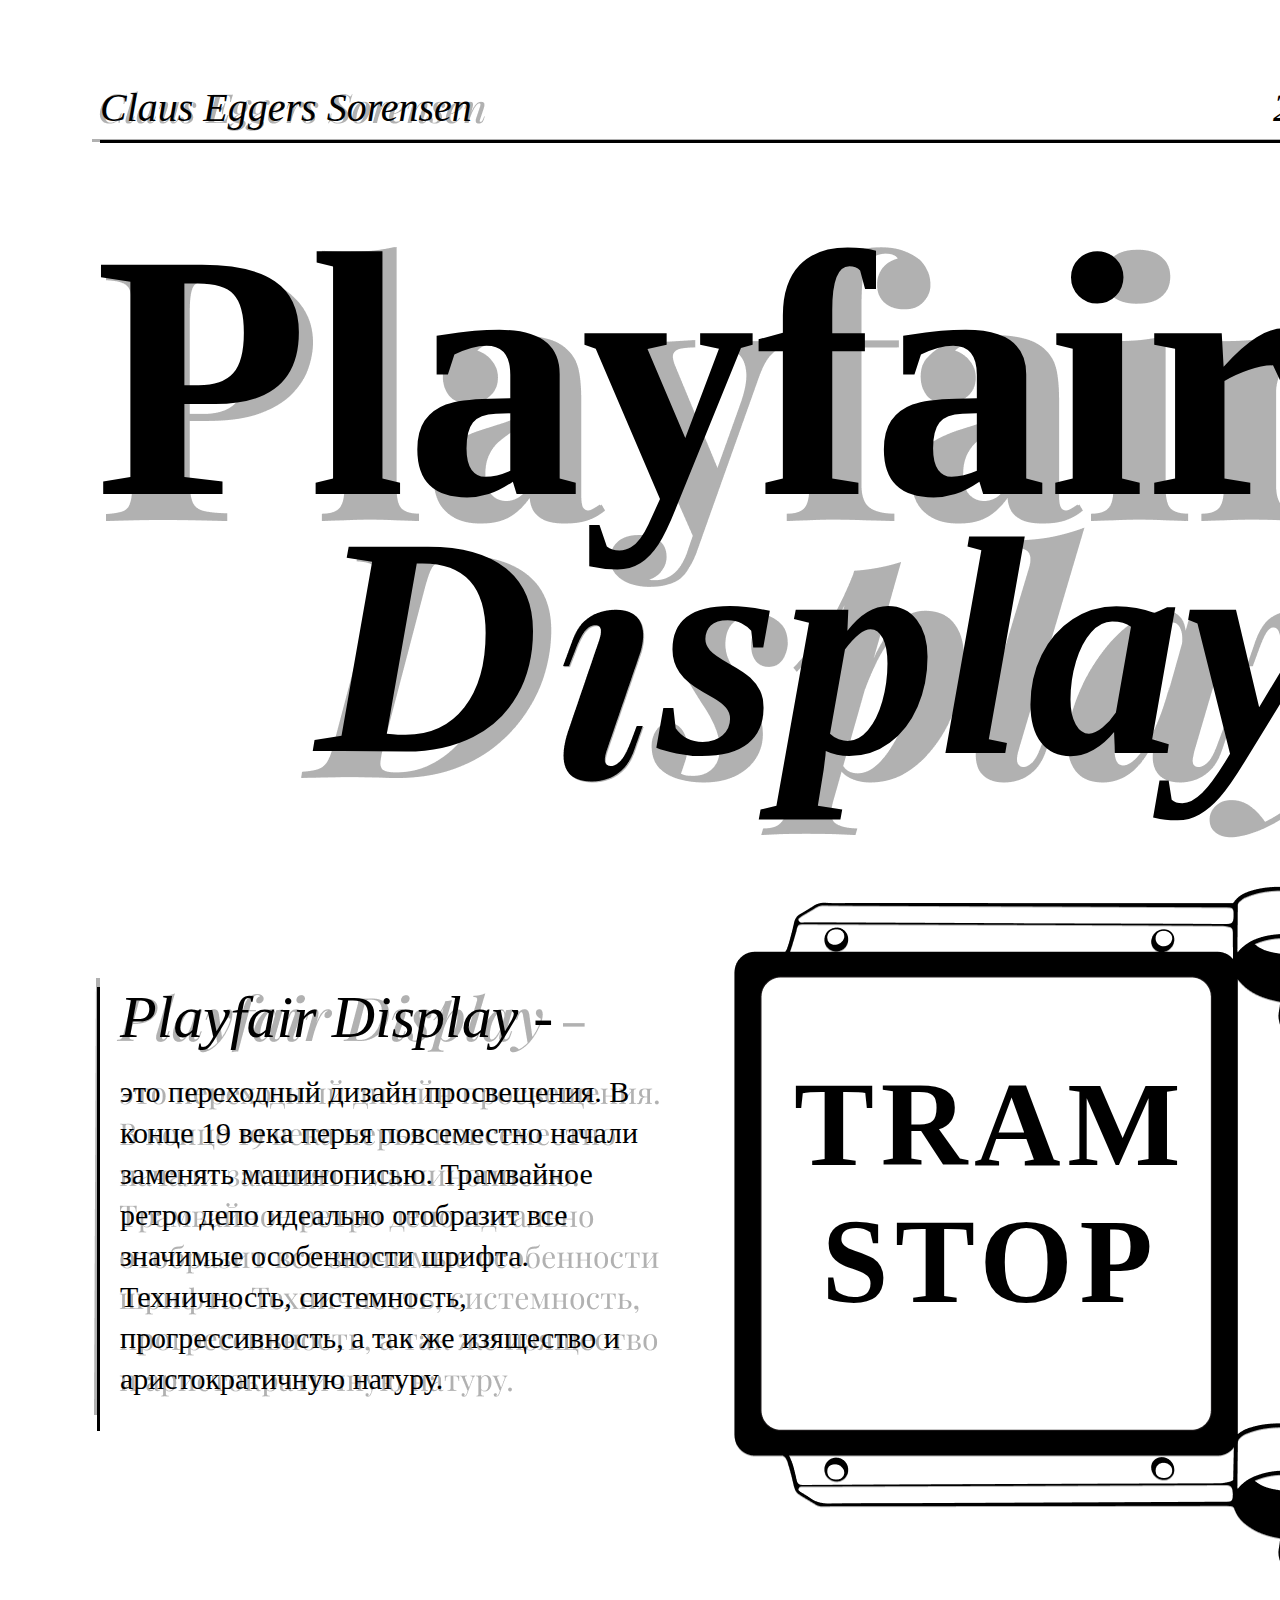
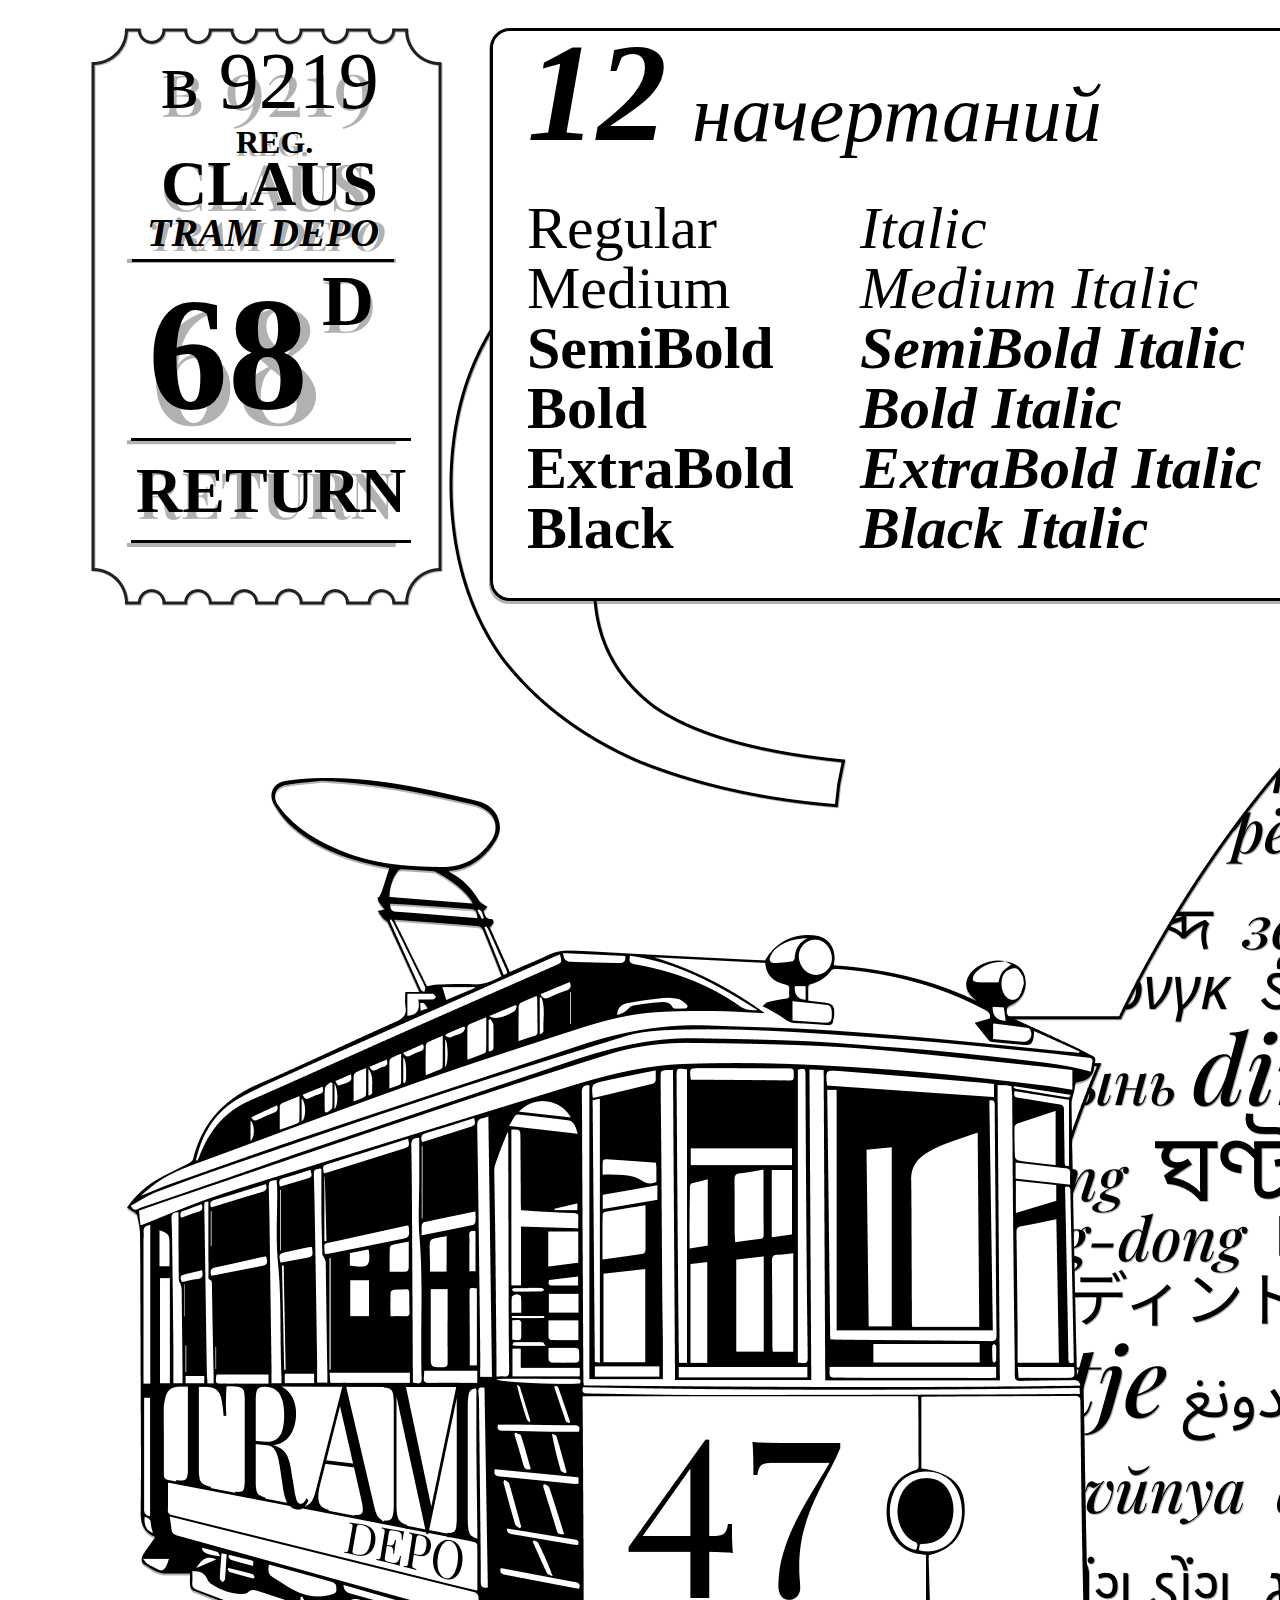
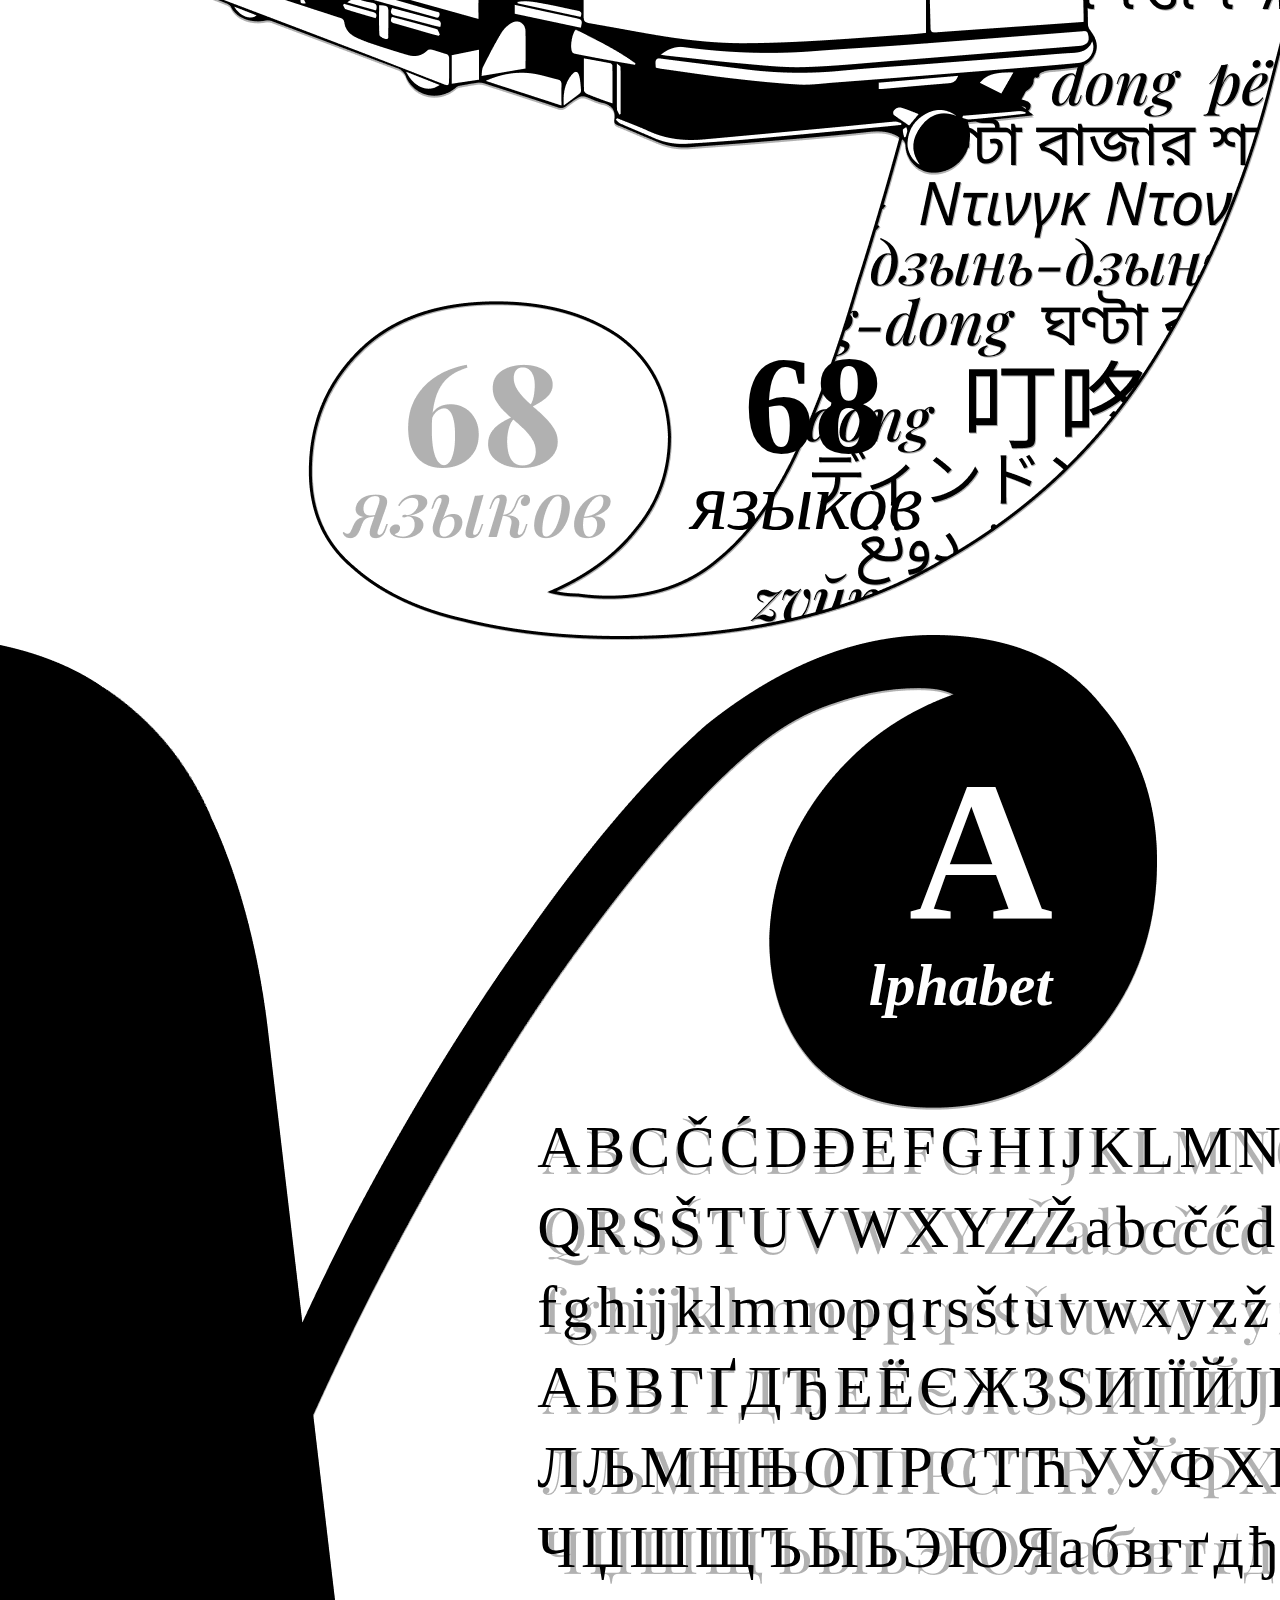
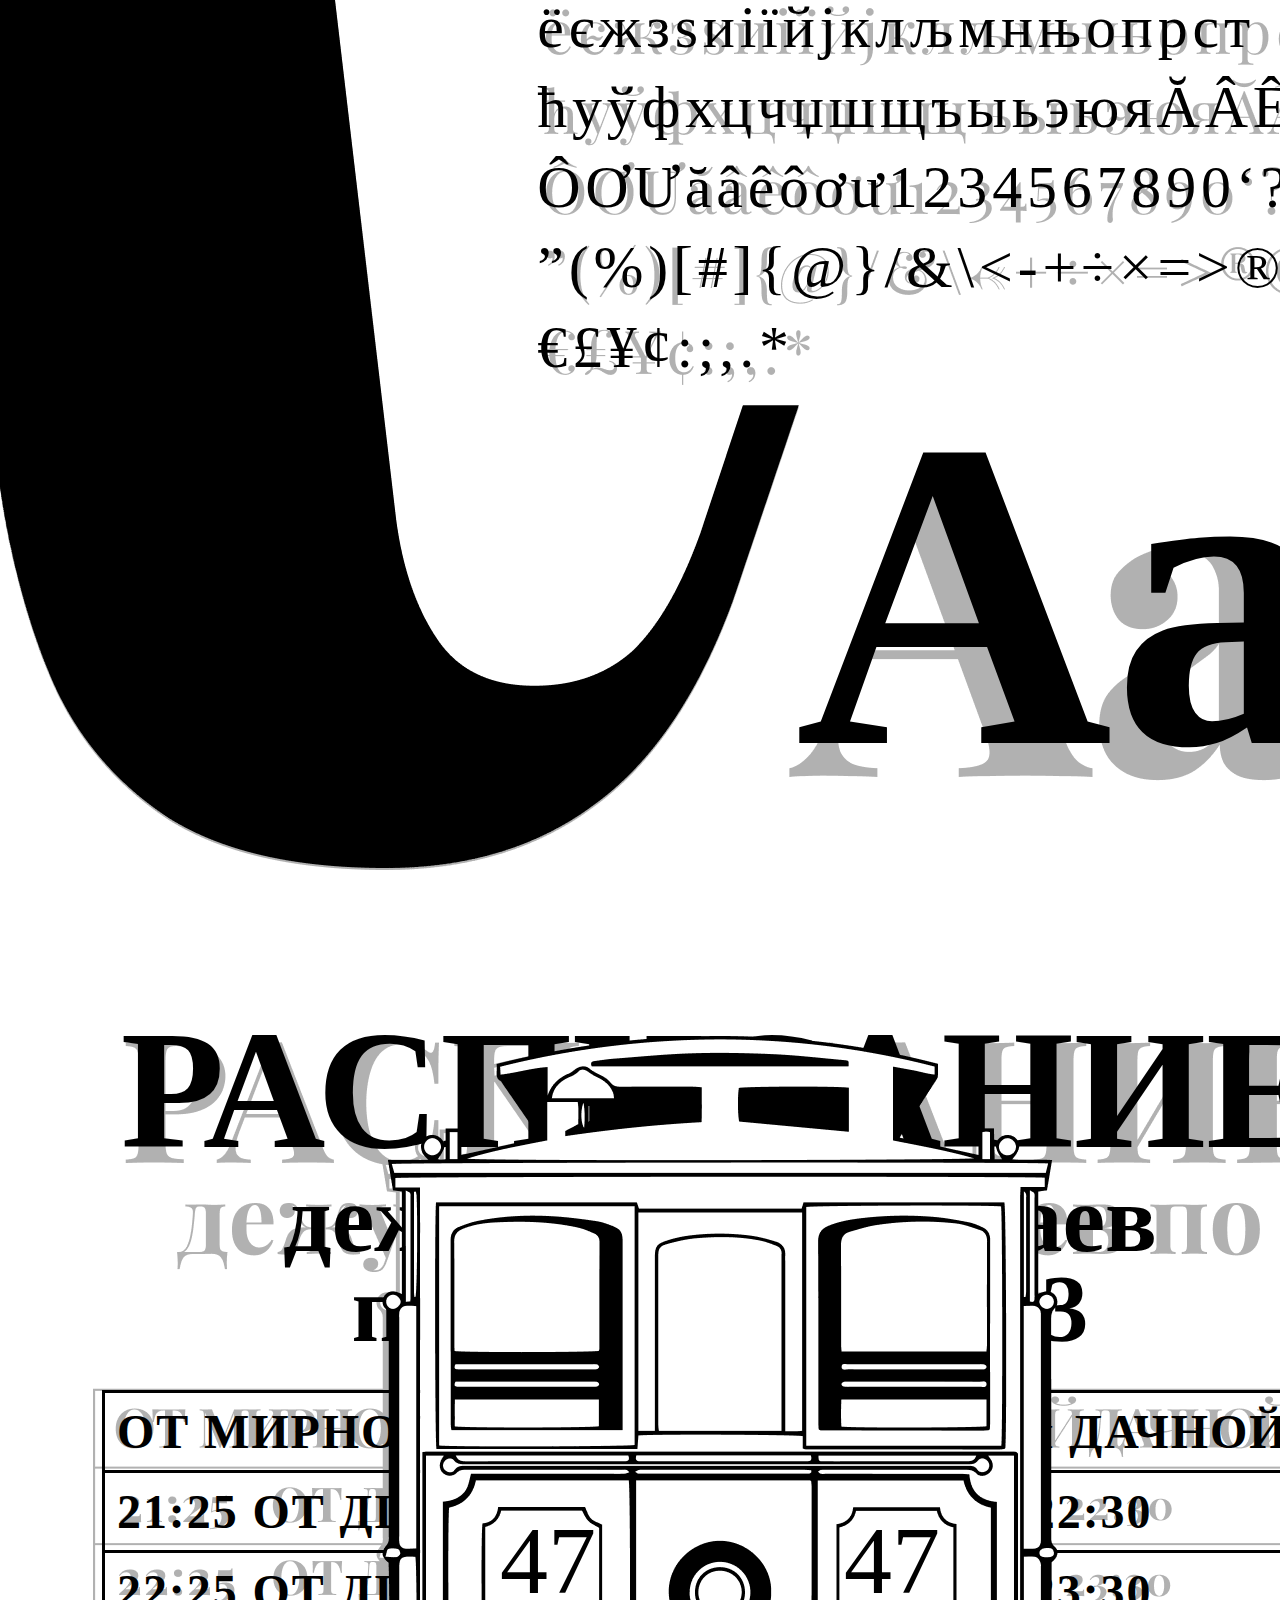
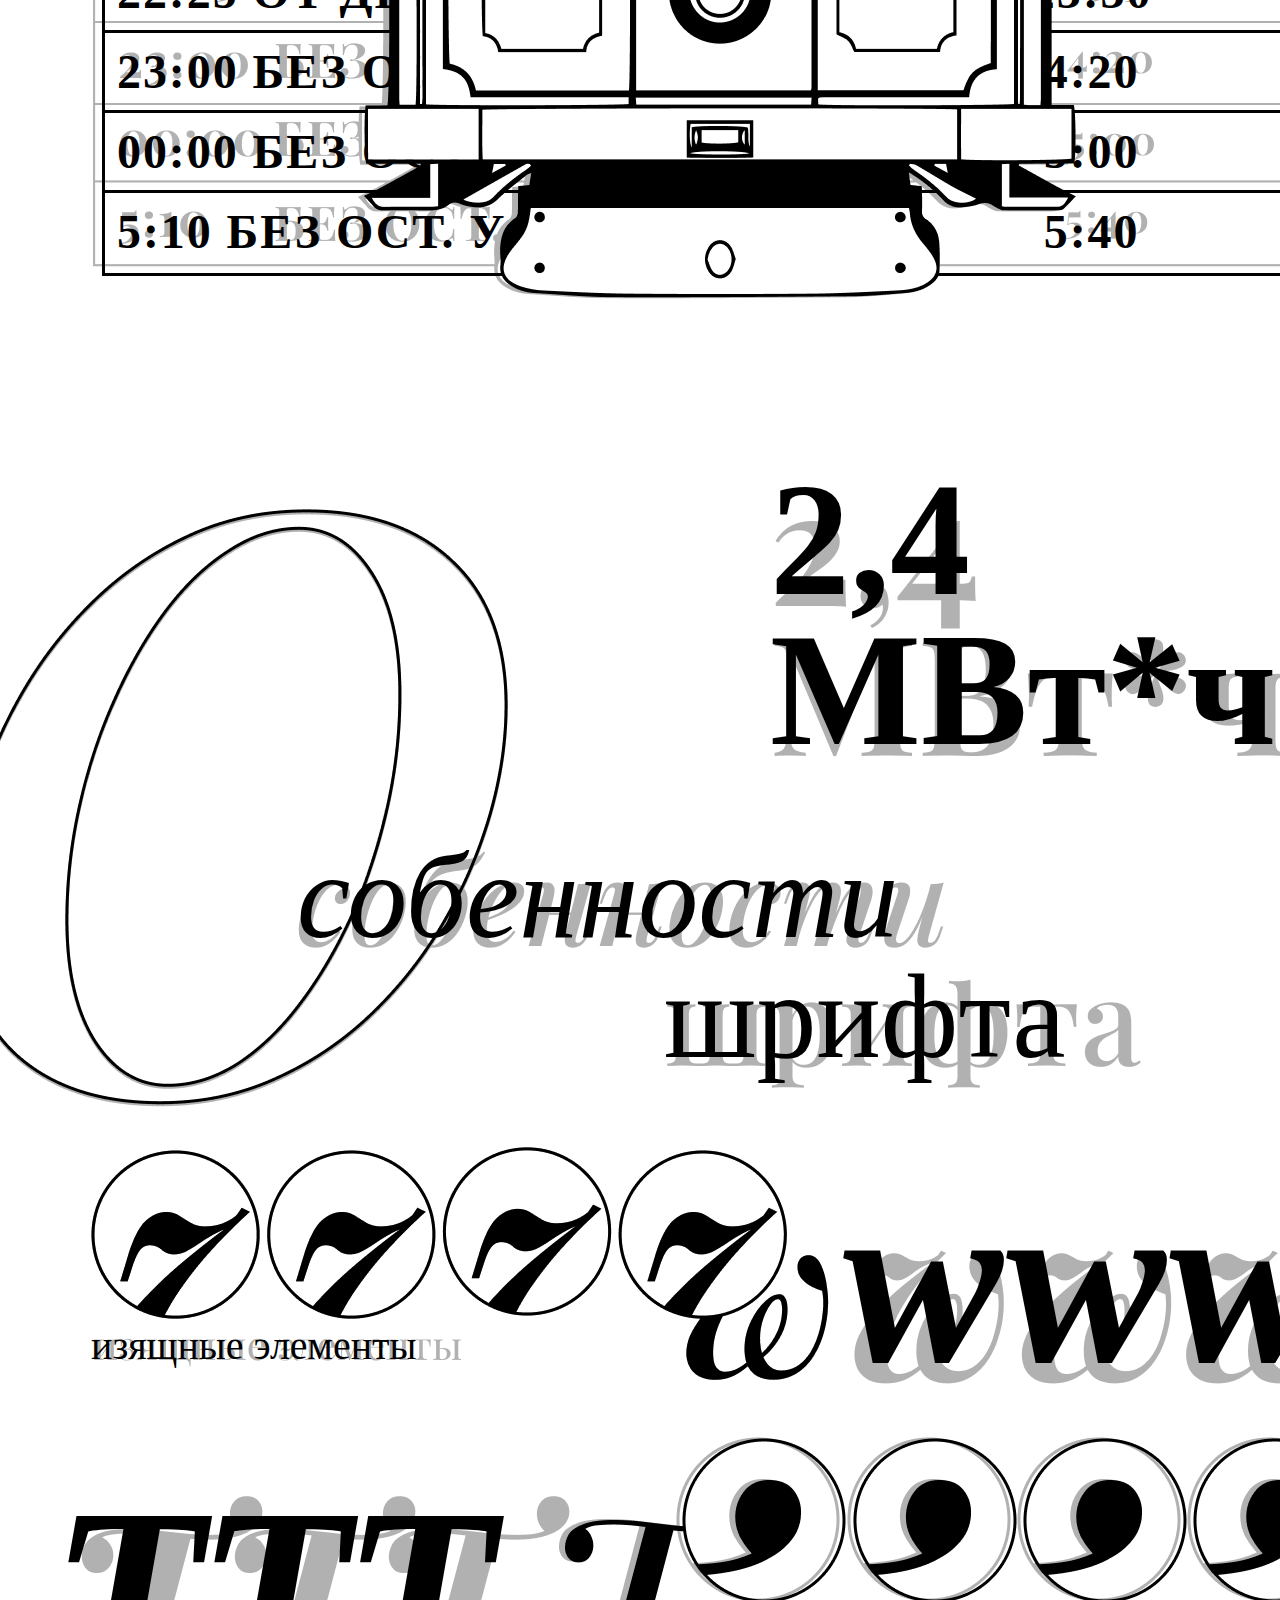
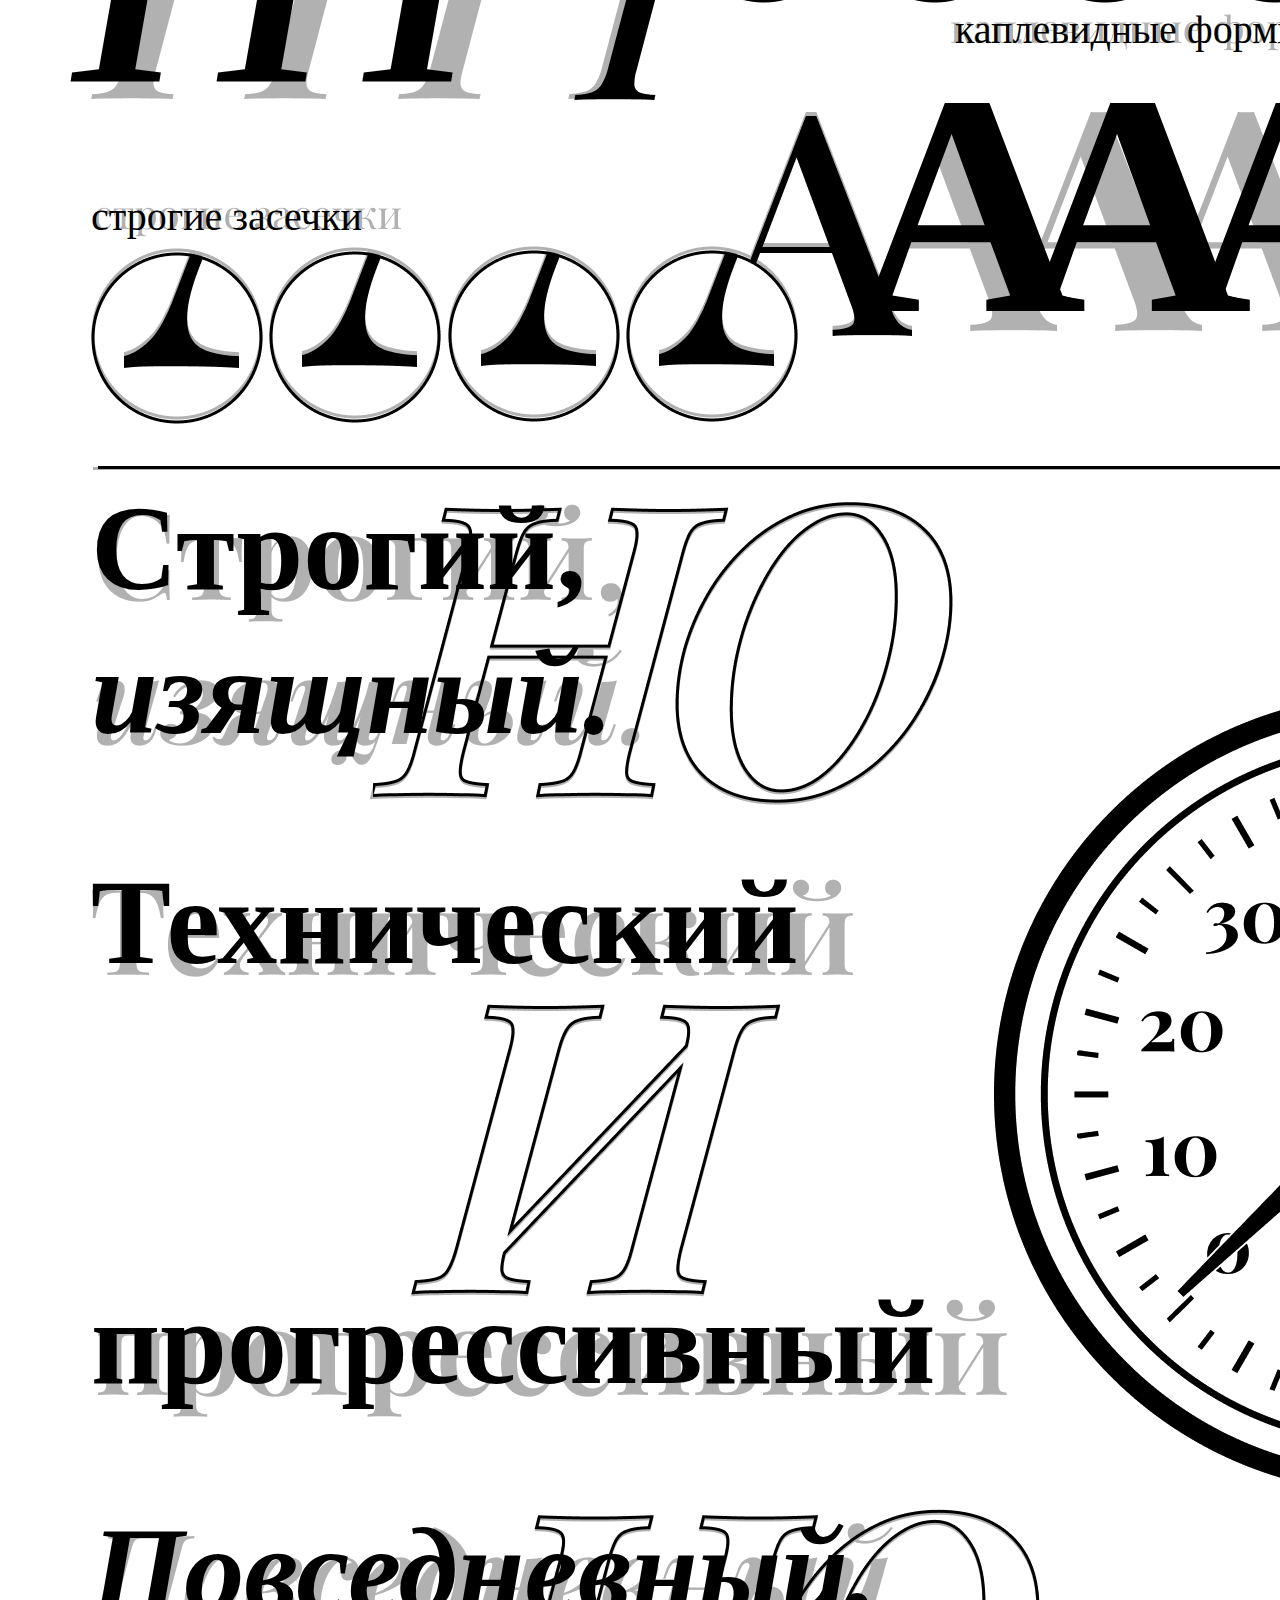
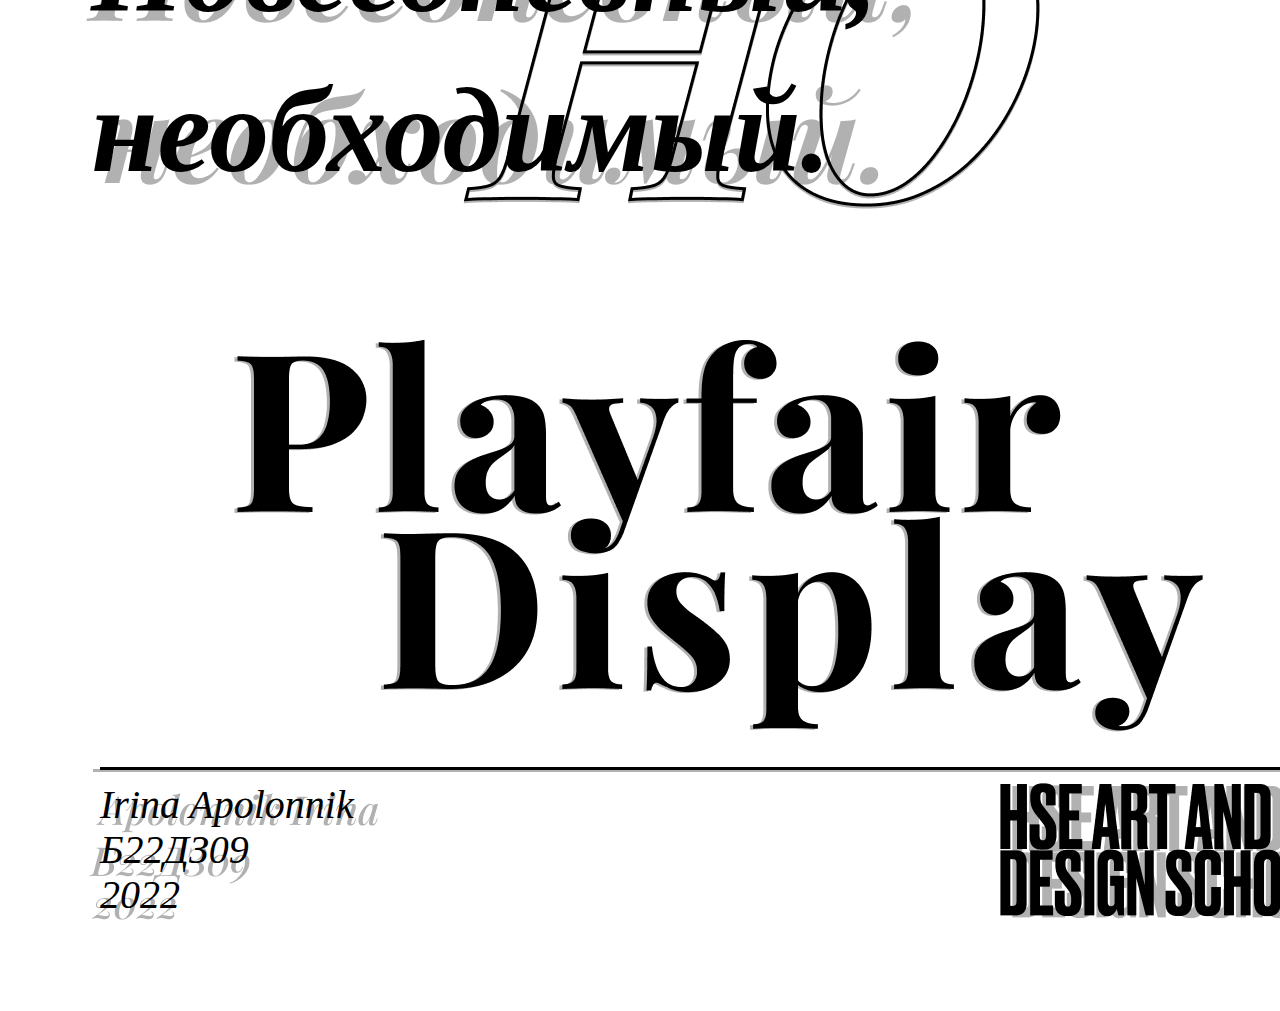
==== commit 9f63e76f: "00" ====
--- a/index.html
+++ b/index.html
@@ -4,8 +4,7 @@
     <meta charset="utf-8">
     <title>Playfair Display</title>
     <link rel="stylesheet" href="stylesheets/style.css">
-    <link rel="icon" type="image/x-icon" href="images/favicon.ico" />
-    <link rel="icon" type="image/png" href="images/favicon.png" />
+    <link rel="icon" type="image/x-icon" href="images/icon.ico" />
     <style media="screen">
       html {
        background: black;
@@ -20,7 +19,7 @@
         margin: 0 auto;
         background: white;
       }
-      /* body::before {
+      body::before {
        position: absolute;
        top: 0;
        left: 0;
@@ -29,7 +28,7 @@
        height: 100%;
        background: url(images/scheme.png);
        opacity: .3;
-      } */
+      }
     </style>
   </head>
   <body>
@@ -43,7 +42,10 @@
     <!-- описание и вывеска -->
     <section class="title">
       <div class="title1">
-        <img src="images/title.png" alt="">
+        <p>Playfair</p>
+        <p>D</p>
+        <img src="images/i.png" alt="">
+        <p>splay</p>
       </div>
       <div class = about>
           <p>Playfair Display -</p>
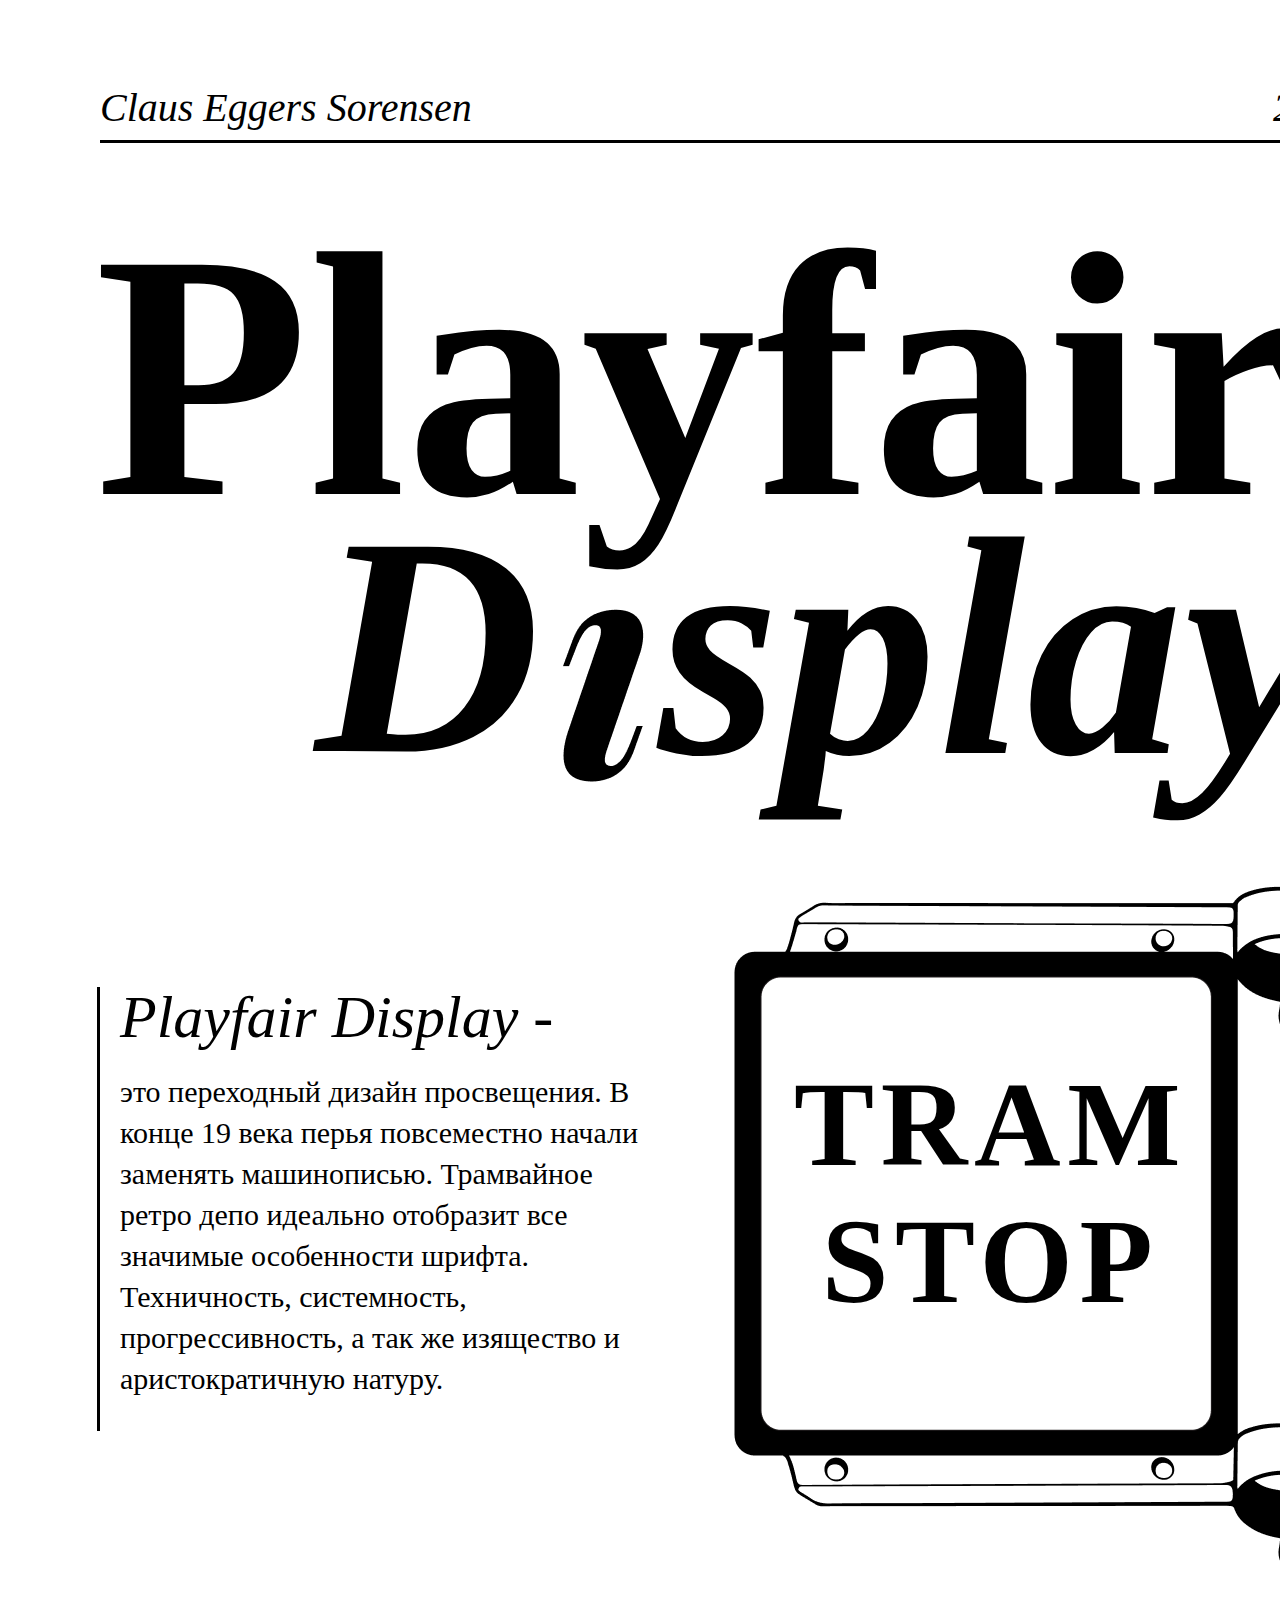
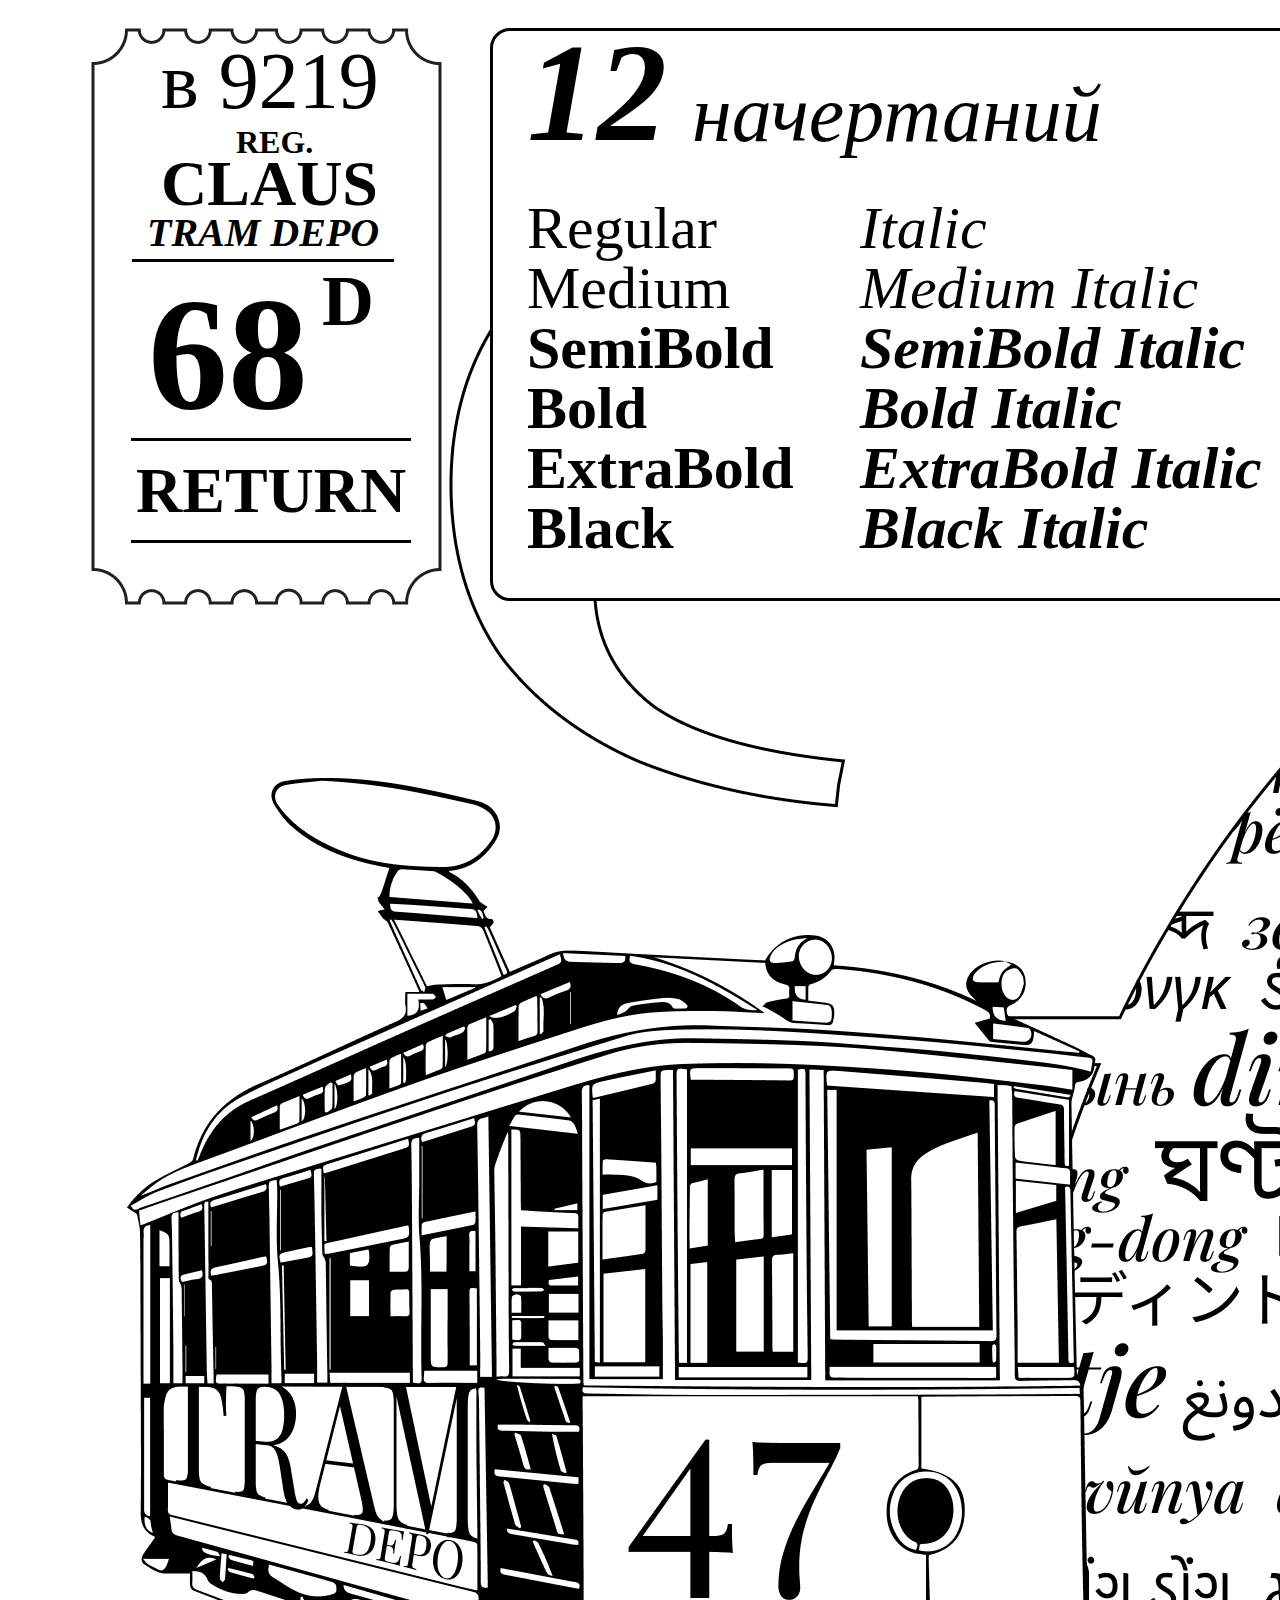
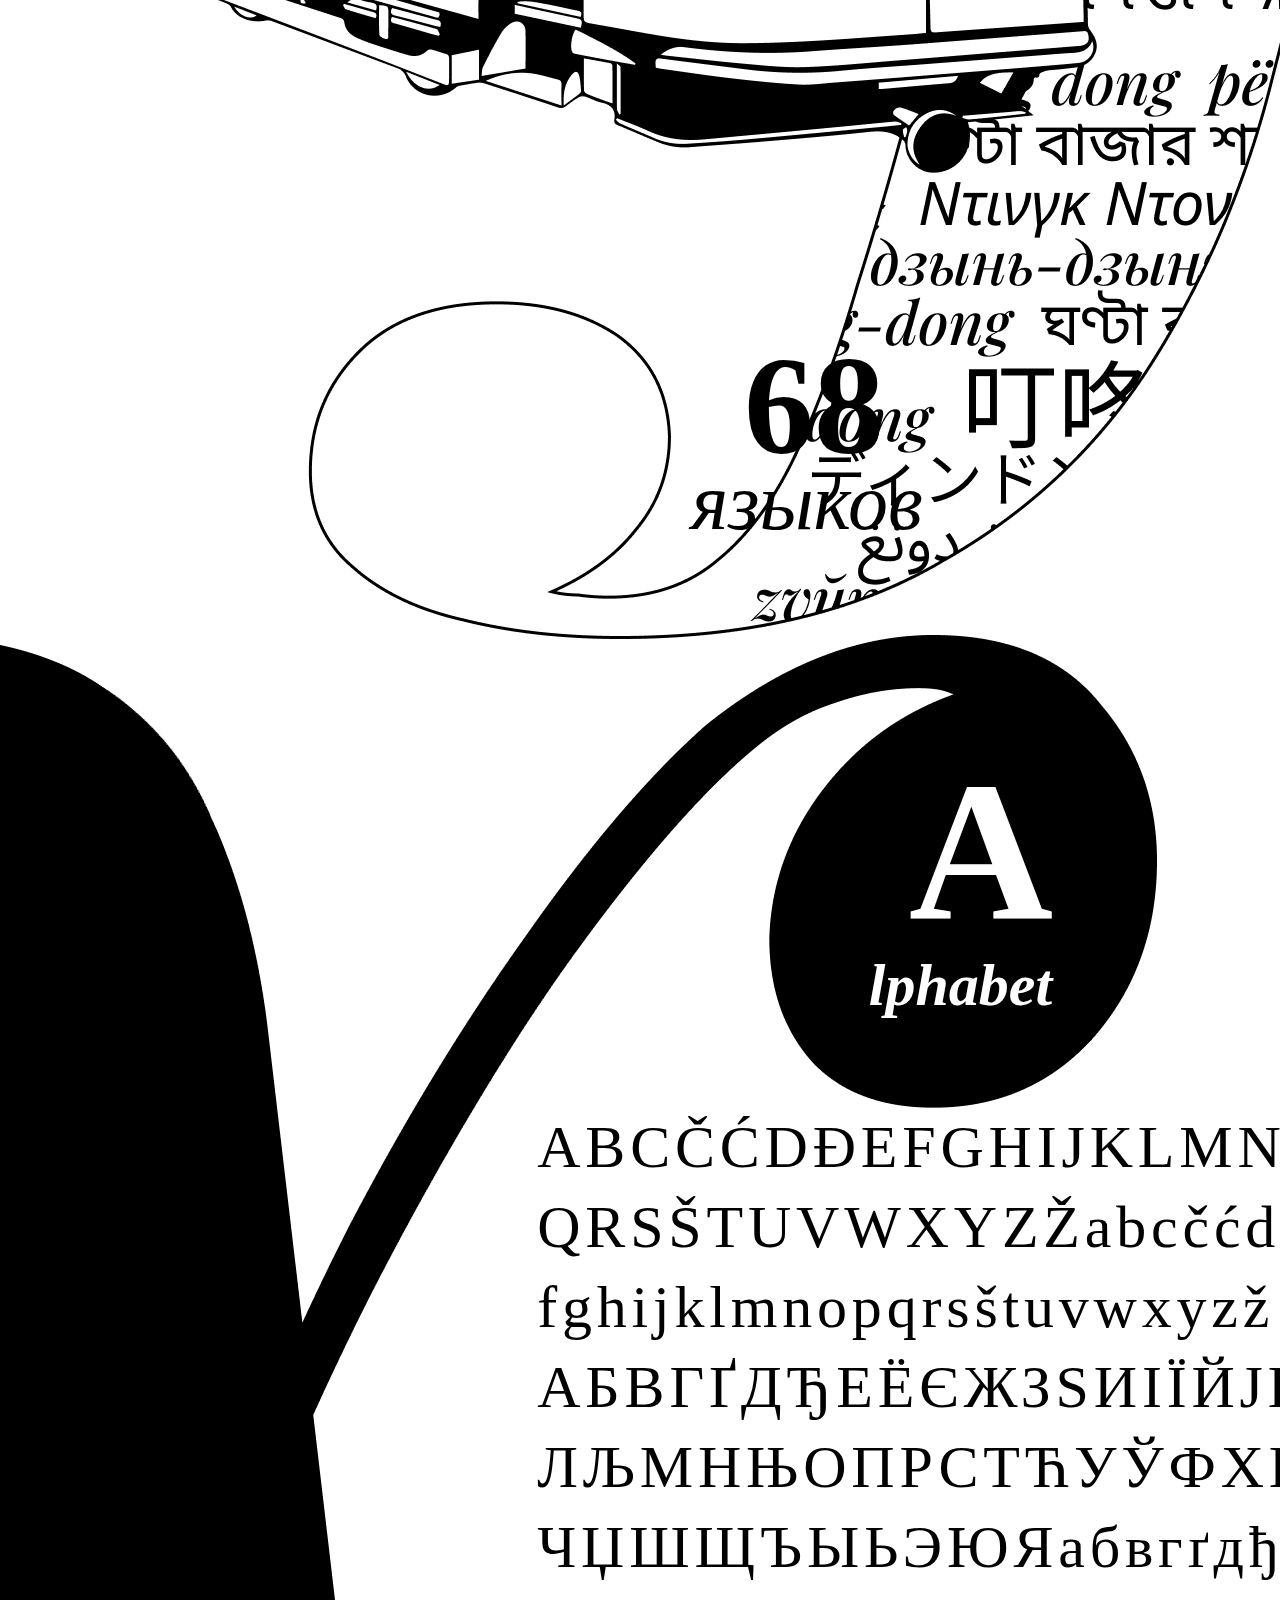
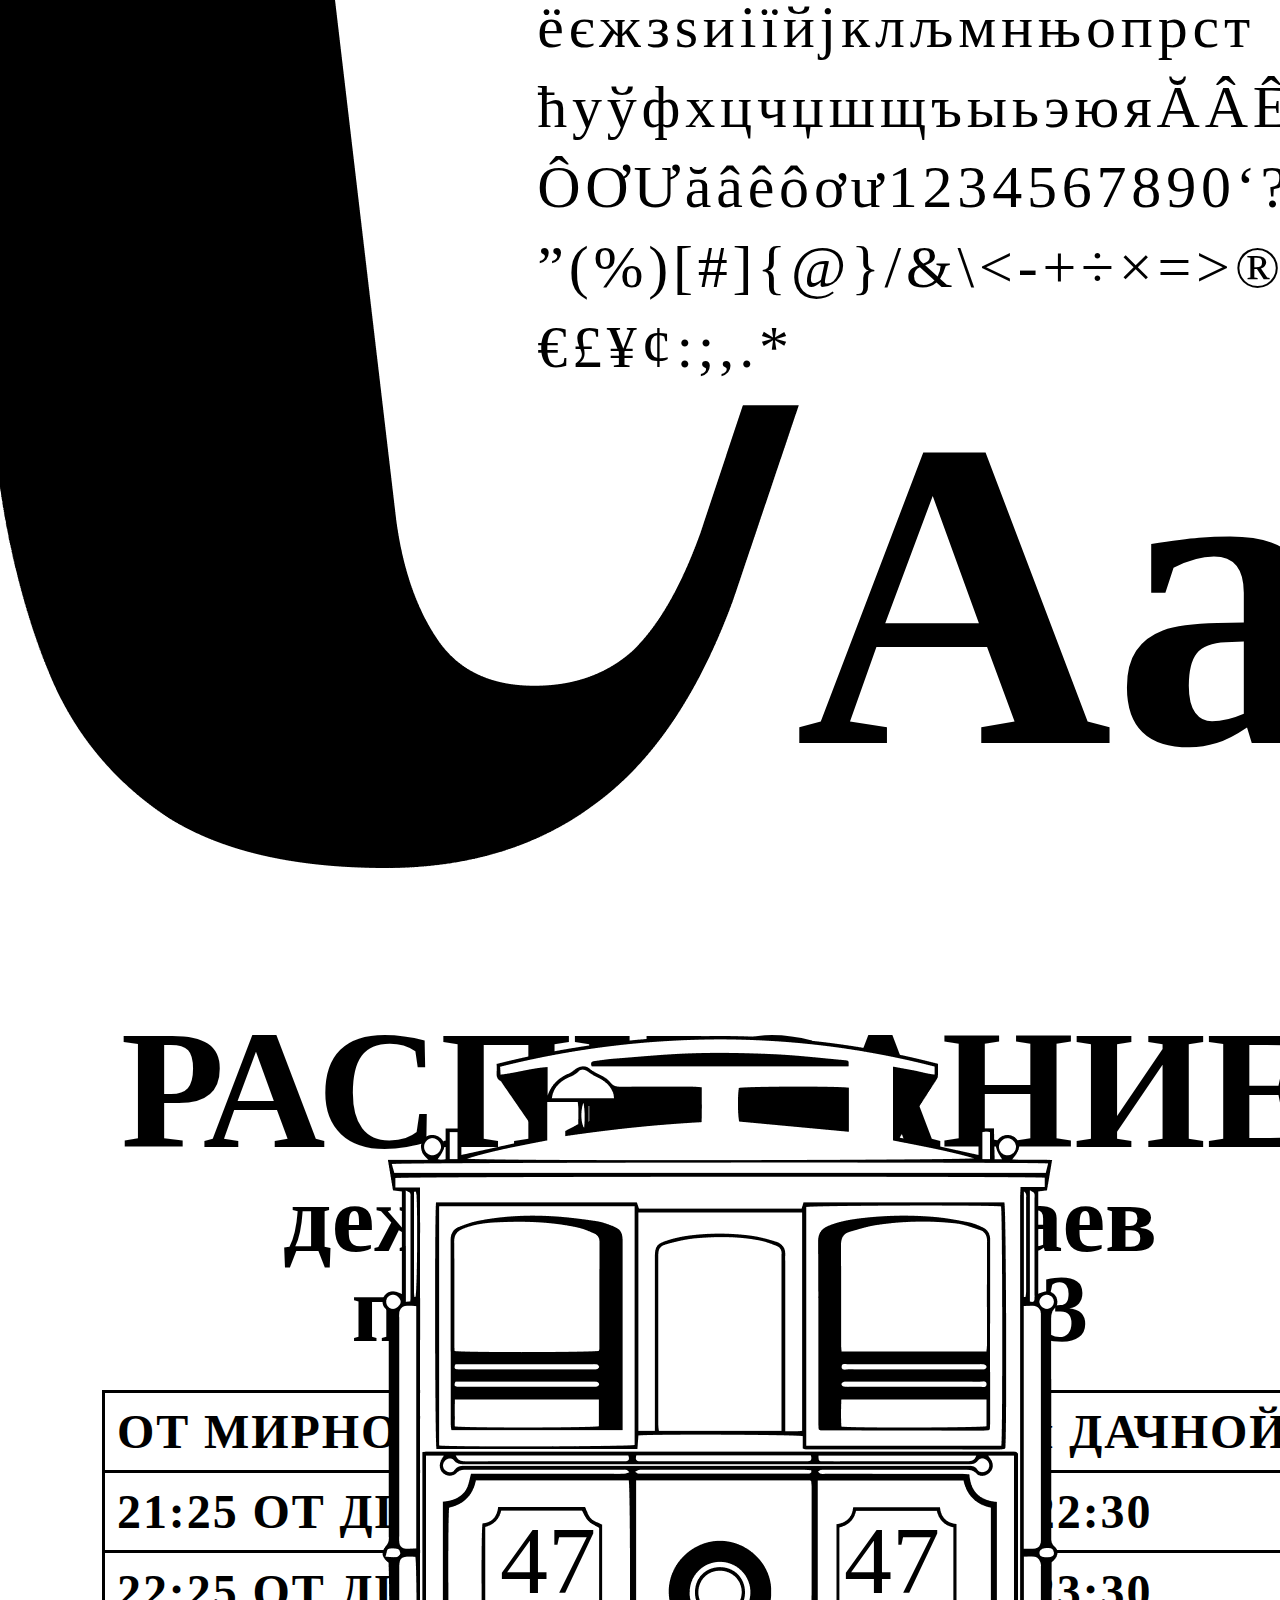
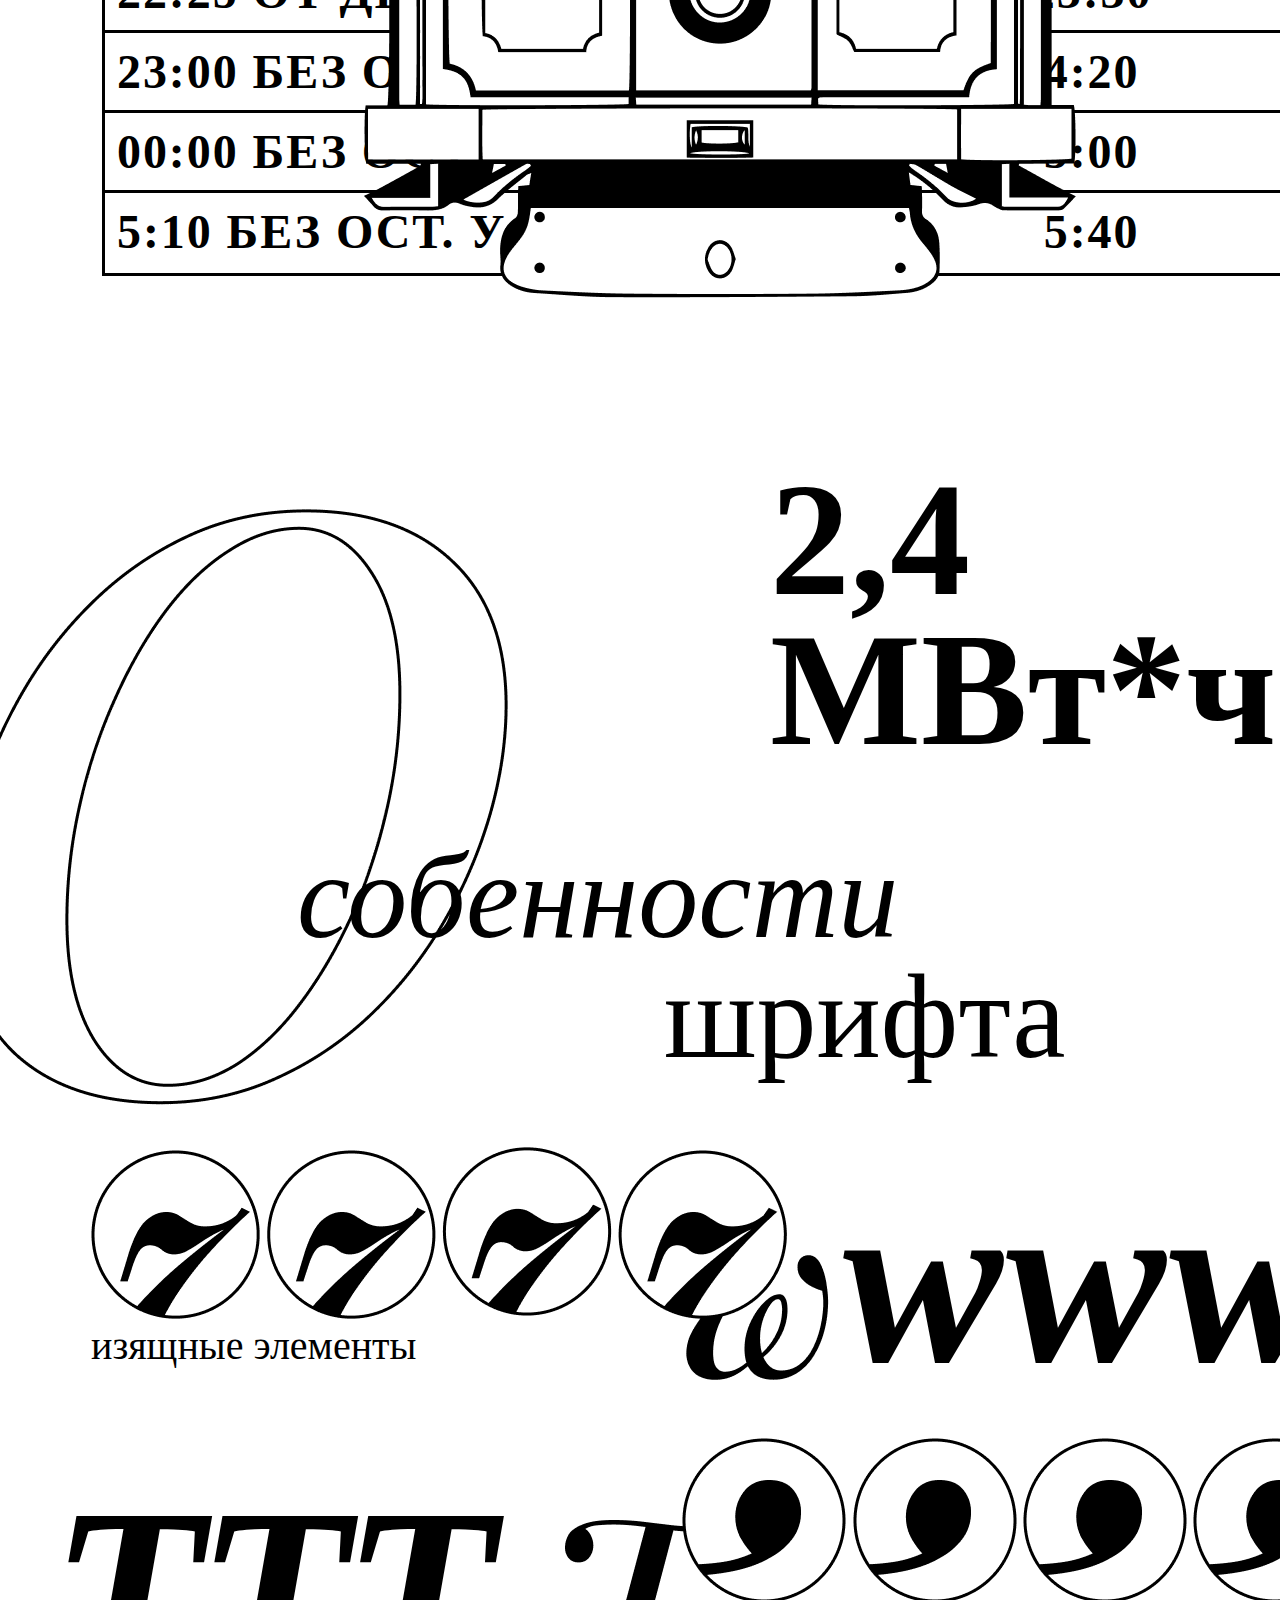
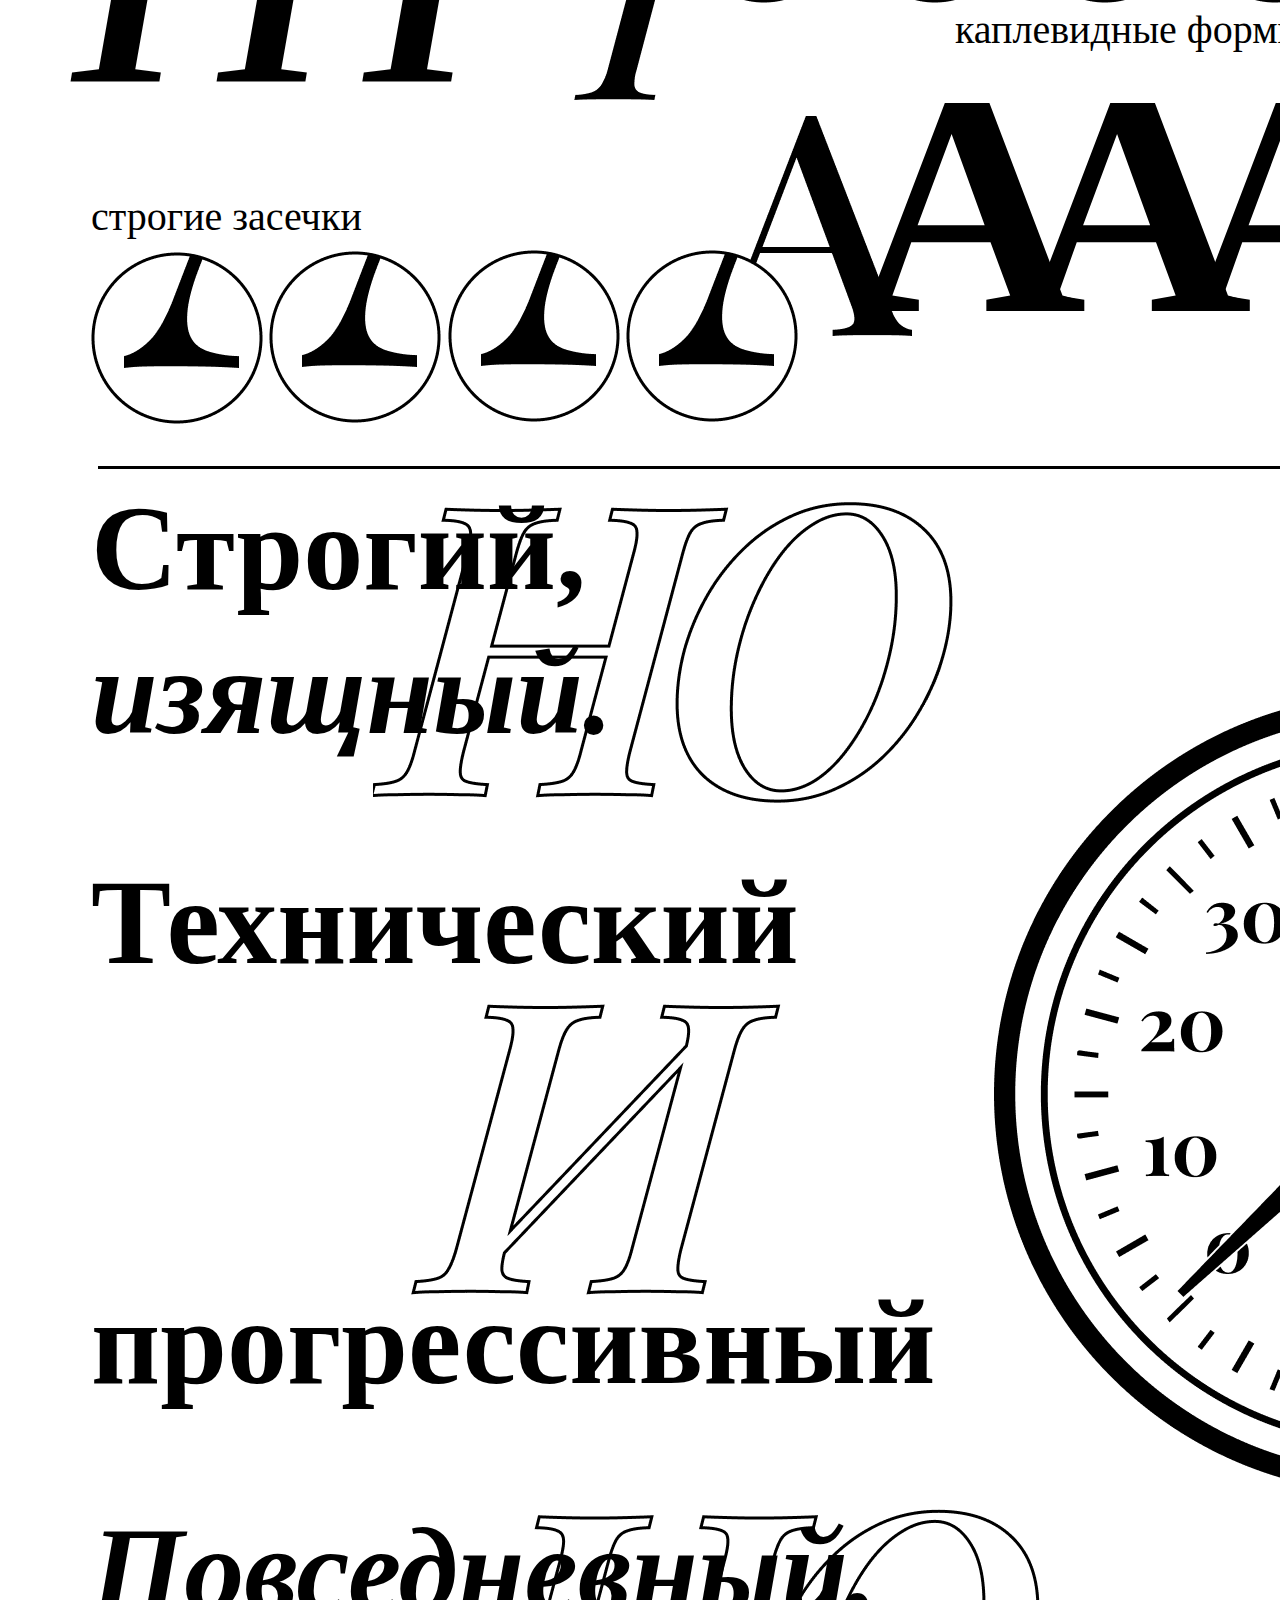
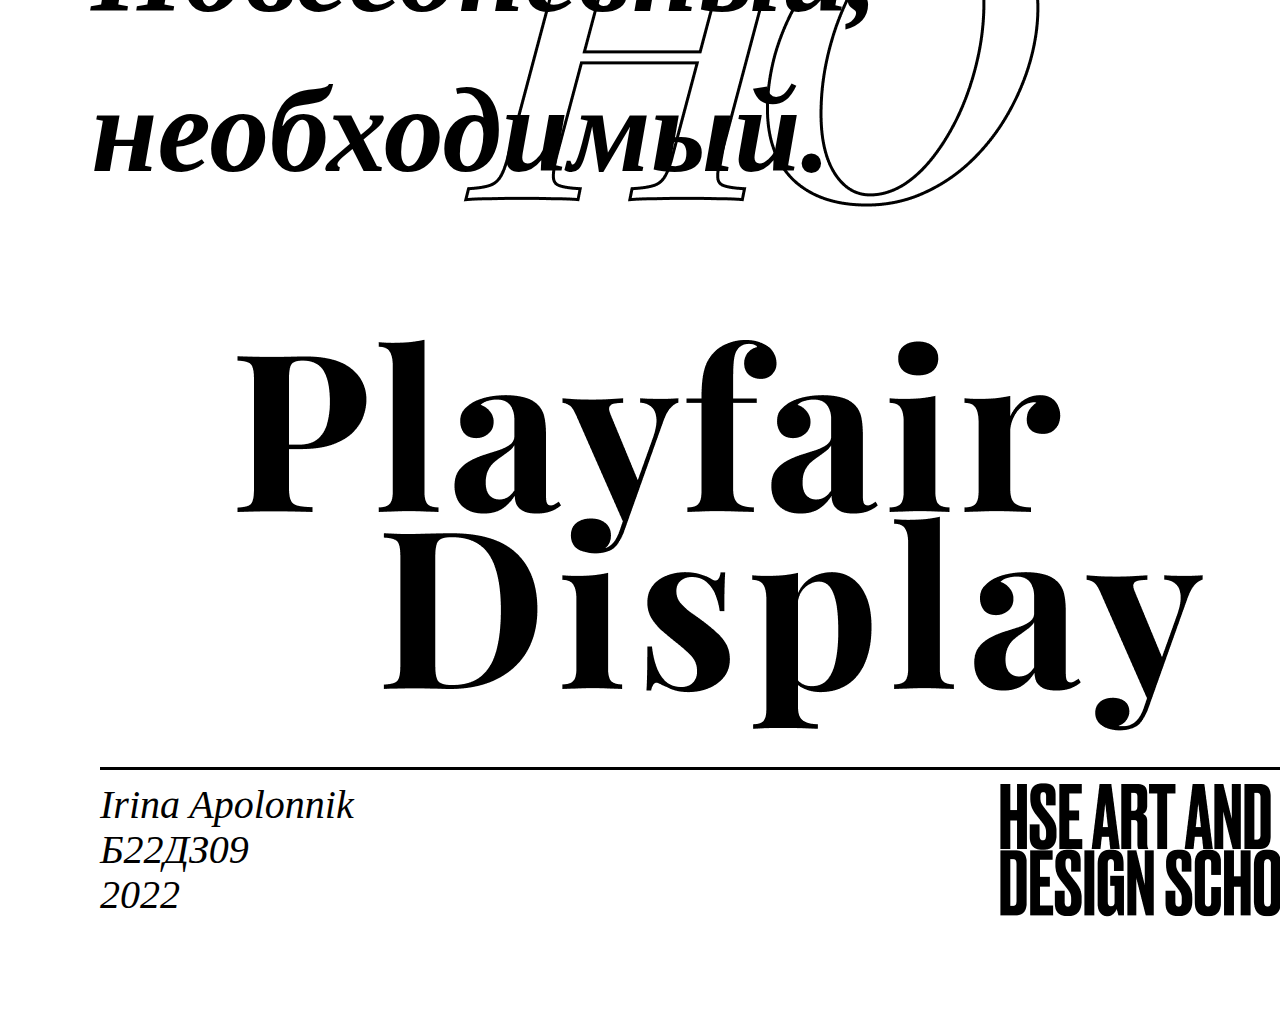
==== commit 88d897df: "000" ====
--- a/index.html
+++ b/index.html
@@ -5,31 +5,6 @@
     <title>Playfair Display</title>
     <link rel="stylesheet" href="stylesheets/style.css">
     <link rel="icon" type="image/x-icon" href="images/icon.ico" />
-    <style media="screen">
-      html {
-       background: black;
-       display: block;
-       height: 100%;
-      }
-      body {
-        height: 10611px;
-        width: 1440px;
-        position: relative;
-        display: block;
-        margin: 0 auto;
-        background: white;
-      }
-      body::before {
-       position: absolute;
-       top: 0;
-       left: 0;
-       content: '';
-       width: 100%;
-       height: 100%;
-       background: url(images/scheme.png);
-       opacity: .3;
-      }
-    </style>
   </head>
   <body>
     <!-- шапка -->
